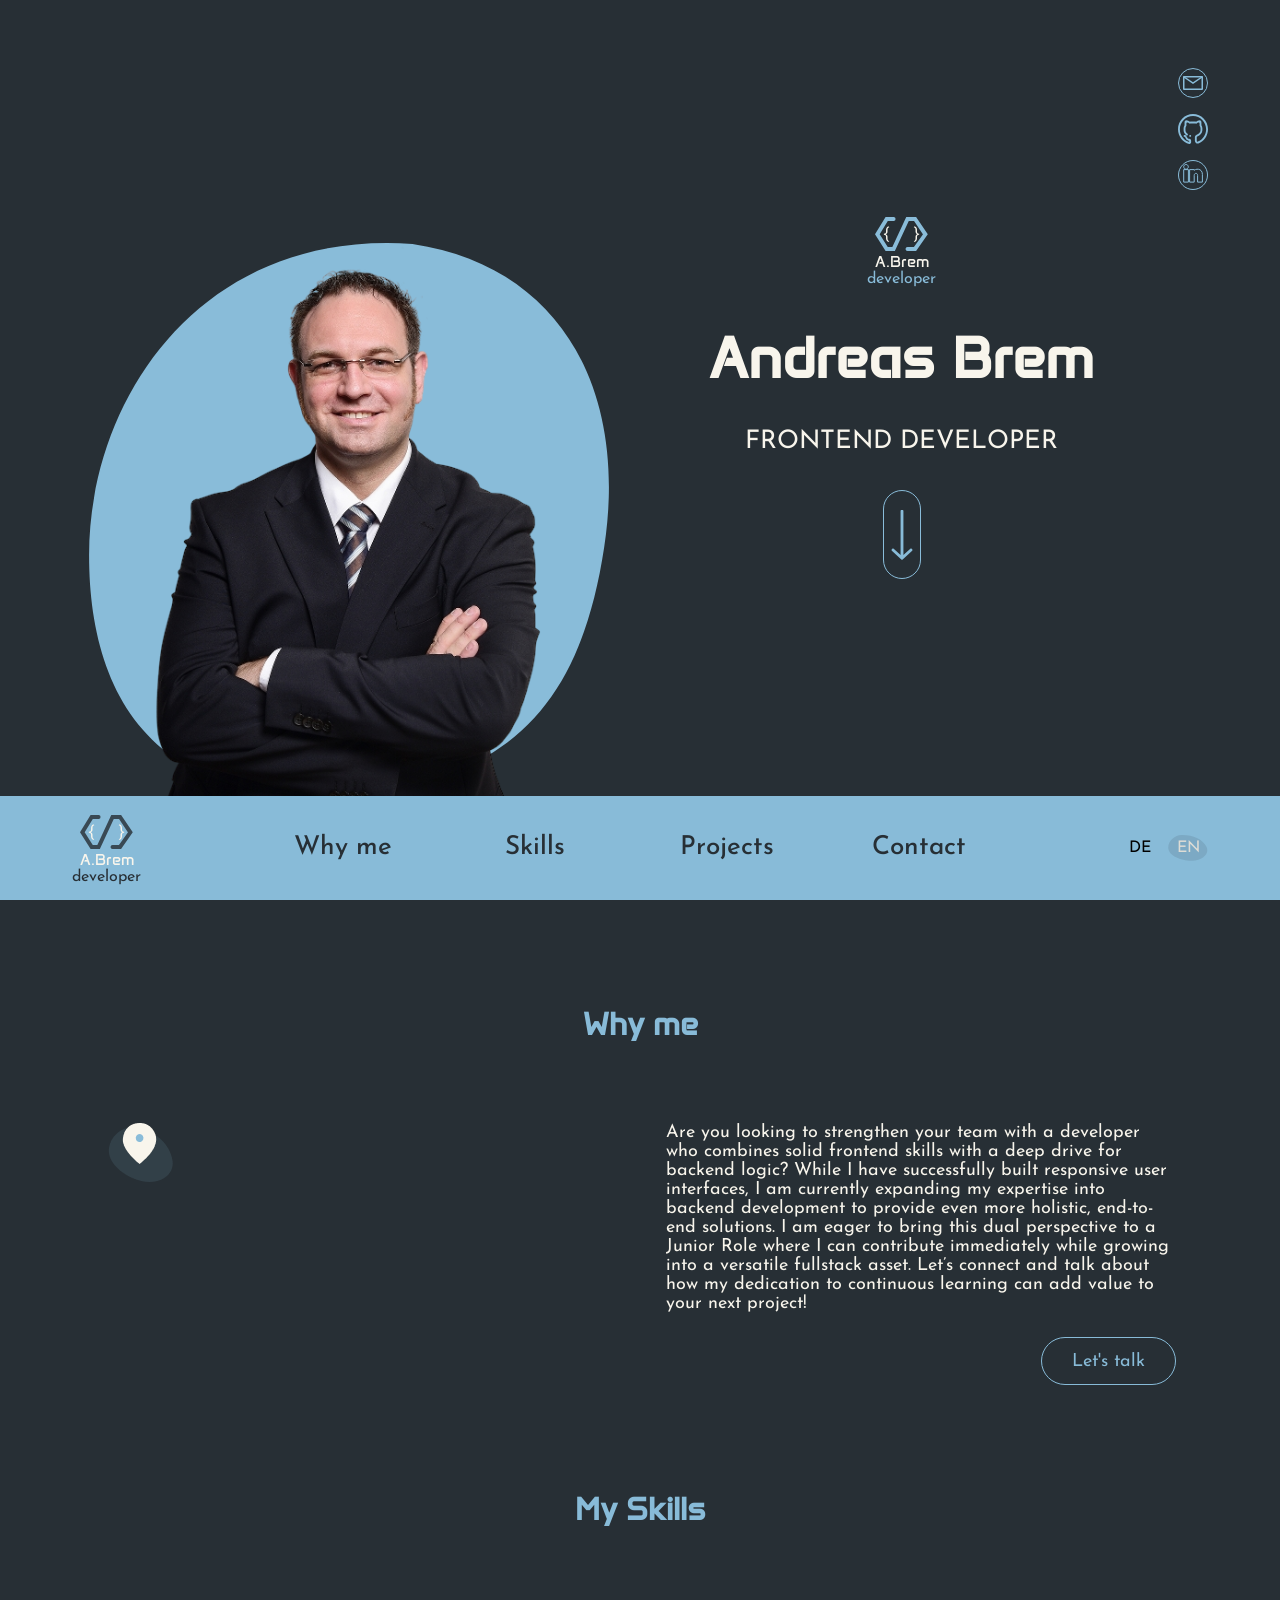
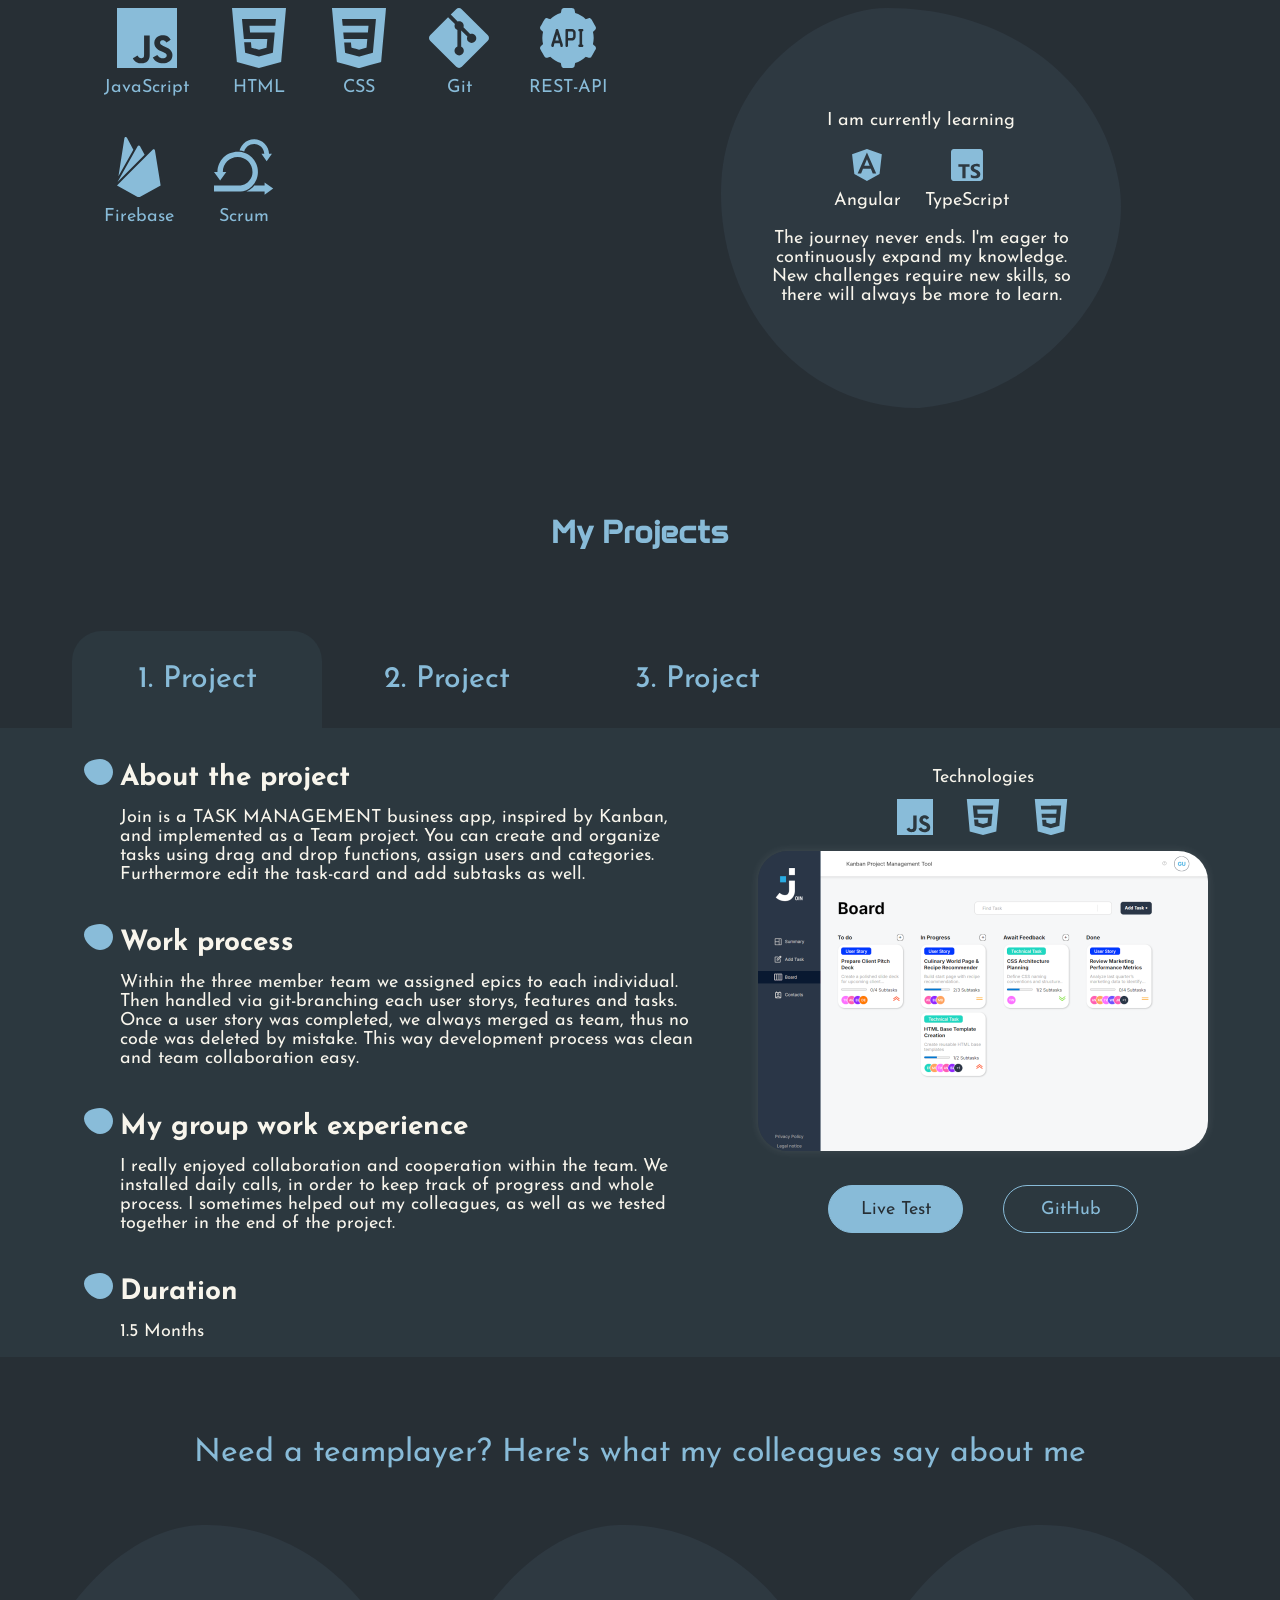
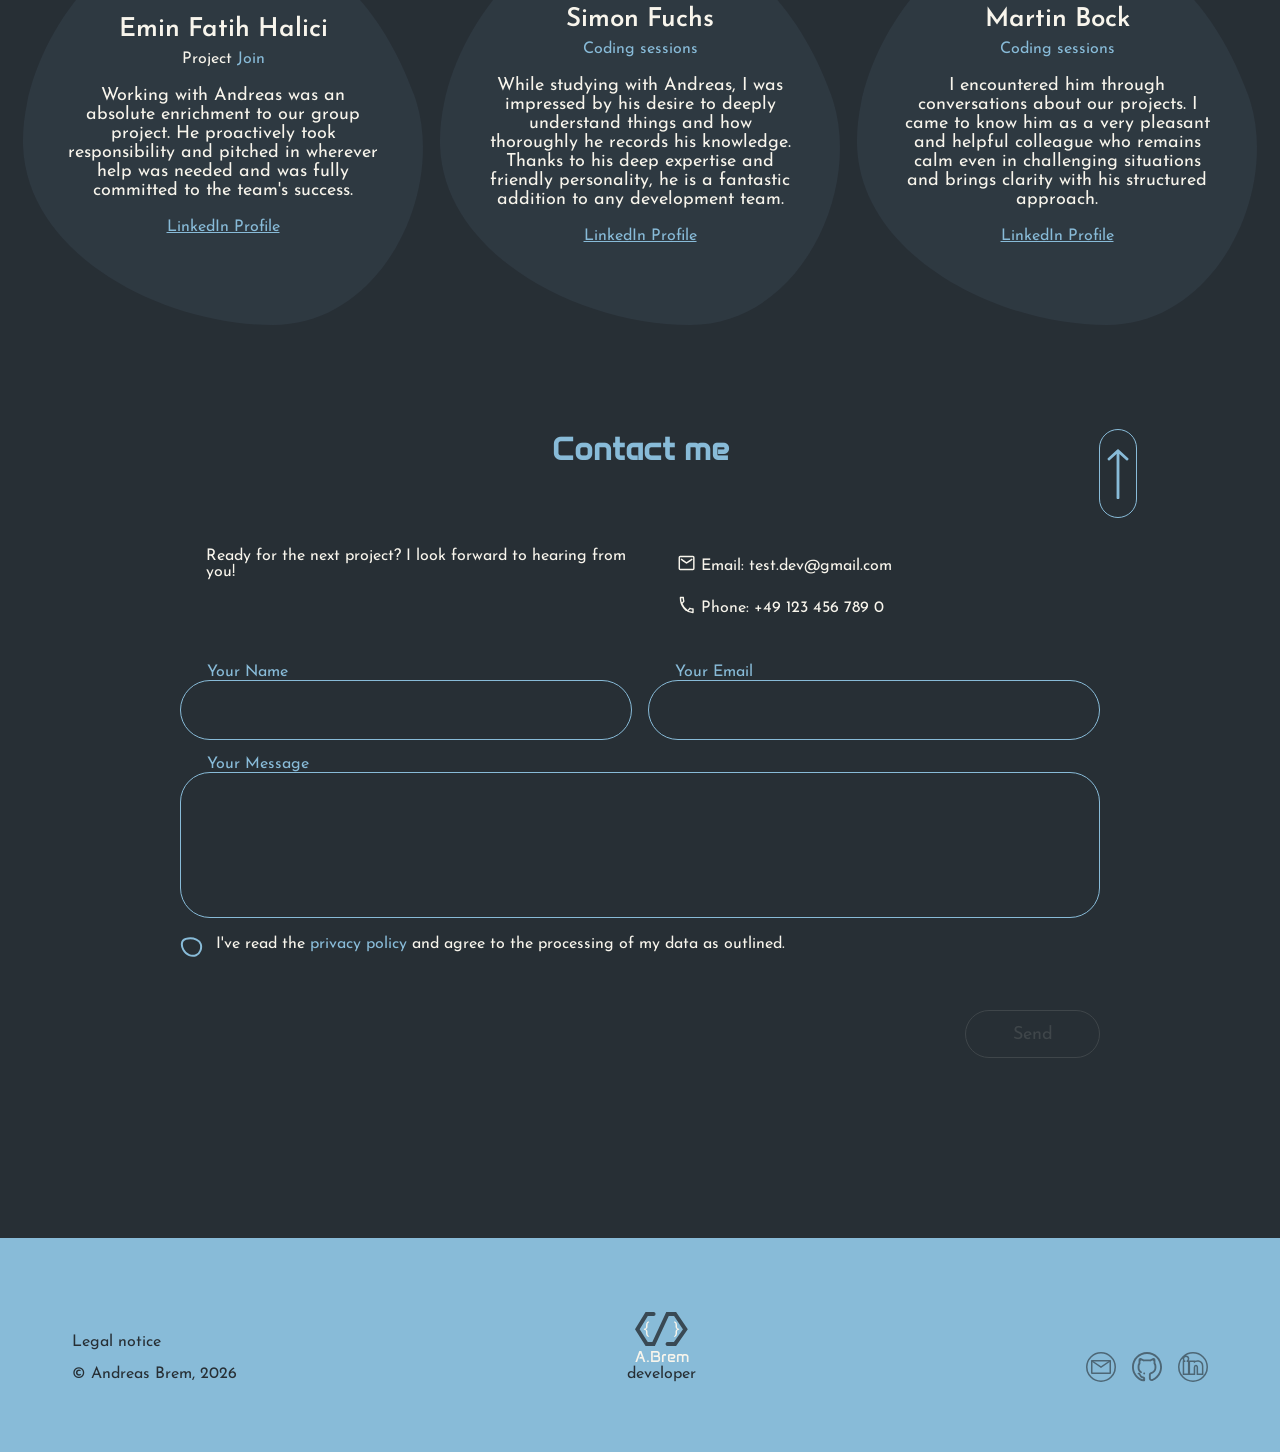
==== index.html @ 41a3fca6 "fix a link in index.html" ====
<!DOCTYPE html>
<html lang="en">

<head>
    <meta charset="UTF-8">
    <meta name="viewport" content="width=device-width, initial-scale=1.0">

    <link rel="icon" href="./assets/logo/logo_hero.svg" type="image/svg">
    <title>Portfolio</title>

    <link rel="stylesheet" href="./style.css">
    <link rel="stylesheet" href="./styles/fonts.css">
    <link rel="stylesheet" href="./styles/media.css">

    <script src="./scripts/templates.js"></script>
    <script src="./scripts/translation.js" defer></script>
    <script src="./scripts/meAnimation.js" defer></script>
    <script src="./script.js" defer></script>

</head>

<body onload="init()">
    <div class="content-wrapper">
        <header class="hero-height" id="header">
            <section id="mobileHeroTopSection" class="hero-mobile-top" aria-label="Mobile Header">
                <a id="mobileHeroTopLink" href="#header" aria-label="Go to top of the page" aria-labelledby="header">
                    <div class="hero-logo-mobile">
                        <svg aria-label="Andreas Brem Logo" width="53" height="38" viewBox="0 0 53 38" fill="none"
                            xmlns="http://www.w3.org/2000/svg" aria-hidden="true">
                            <path
                                d="M14 27.8594C13.4948 27.8438 13.0573 27.7266 12.6875 27.5078C12.3177 27.2891 12.0104 27 11.7656 26.6406C11.5312 26.2969 11.3542 25.9115 11.2344 25.4844C11.1146 25.0625 11.0547 24.6432 11.0547 24.2266V22.9062C11.0547 22.1562 10.875 21.612 10.5156 21.2734C10.1615 20.9349 9.61719 20.763 8.88281 20.7578V19.625C9.61719 19.625 10.1615 19.4583 10.5156 19.125C10.875 18.7865 11.0547 18.2396 11.0547 17.4844V16.1562C11.0547 15.7344 11.1094 15.3047 11.2188 14.8672C11.3333 14.4245 11.513 14.0286 11.7578 13.6797C11.987 13.3464 12.2865 13.0755 12.6562 12.8672C13.026 12.6536 13.474 12.5391 14 12.5234L14.1641 13.4219C13.7891 13.4323 13.4896 13.5208 13.2656 13.6875C13.0469 13.8542 12.8828 14.0651 12.7734 14.3203C12.6589 14.5807 12.5859 14.8724 12.5547 15.1953C12.5234 15.5182 12.5078 15.8385 12.5078 16.1562V17.4844C12.5078 18.1094 12.362 18.6589 12.0703 19.1328C11.7839 19.6016 11.3385 19.9583 10.7344 20.2031C11.3385 20.4427 11.7839 20.7995 12.0703 21.2734C12.3568 21.7422 12.5026 22.2865 12.5078 22.9062V24.2266C12.5078 24.5495 12.5339 24.8698 12.5859 25.1875C12.638 25.5104 12.7292 25.7995 12.8594 26.0547C12.9844 26.3151 13.151 26.5286 13.3594 26.6953C13.5729 26.862 13.8411 26.9505 14.1641 26.9609L14 27.8594Z"
                                fill="#F8F5EC" />
                            <path
                                d="M38.8828 26.9609C39.2005 26.9505 39.4661 26.862 39.6797 26.6953C39.8932 26.5286 40.0651 26.3151 40.1953 26.0547C40.3203 25.7995 40.4089 25.5104 40.4609 25.1875C40.5182 24.8698 40.5469 24.5495 40.5469 24.2266V22.9062C40.5469 22.4948 40.6068 22.1146 40.7266 21.7656C40.8516 21.4167 41.0417 21.1146 41.2969 20.8594C41.4323 20.724 41.5833 20.6016 41.75 20.4922C41.9219 20.3828 42.1094 20.2865 42.3125 20.2031C42.1042 20.1198 41.9115 20.0208 41.7344 19.9062C41.5625 19.7917 41.4115 19.6641 41.2812 19.5234C41.0312 19.263 40.8464 18.9609 40.7266 18.6172C40.6068 18.2682 40.5469 17.8906 40.5469 17.4844V16.1562C40.5469 15.8385 40.5286 15.5182 40.4922 15.1953C40.4609 14.8724 40.3906 14.5807 40.2812 14.3203C40.1667 14.0651 40 13.8542 39.7812 13.6875C39.5625 13.5208 39.2656 13.4323 38.8906 13.4219L39.0469 12.5234C39.5521 12.5391 39.9844 12.6458 40.3438 12.8438C40.7083 13.0417 41.0078 13.2995 41.2422 13.6172C41.5078 13.9766 41.6979 14.3802 41.8125 14.8281C41.9323 15.276 41.9922 15.7188 41.9922 16.1562V17.4844C41.9922 17.7969 42.0208 18.0729 42.0781 18.3125C42.1406 18.5469 42.2318 18.75 42.3516 18.9219C42.5234 19.1667 42.7604 19.3464 43.0625 19.4609C43.3698 19.5703 43.737 19.625 44.1641 19.625V20.7578C43.7891 20.763 43.4609 20.8099 43.1797 20.8984C42.9036 20.9818 42.6771 21.1146 42.5 21.2969C42.3281 21.474 42.2005 21.6953 42.1172 21.9609C42.0339 22.2266 41.9922 22.5417 41.9922 22.9062V24.2266C41.9922 24.6432 41.9349 25.0625 41.8203 25.4844C41.7057 25.9115 41.5286 26.2995 41.2891 26.6484C41.0443 26.9974 40.737 27.2839 40.3672 27.5078C39.9974 27.7318 39.5573 27.849 39.0469 27.8594L38.8828 26.9609Z"
                                fill="#F8F5EC" />
                            <path transform
                                d="M32.5339 35H40.0507L50.3594 20.3285L40.0507 5H32.5339L18.5741 35H11.7017L2.35938 20.3285L11.7017 5H18.5741"
                                stroke="#89BCD9" stroke-width="4" stroke-linecap="round" />
                        </svg>
                        <p class="logo-anta">A.Brem</p>
                        <p class="logo-josefin color-lightblue">developer</p>
                    </div>
                </a>
                <div id="burgerMenu" class="burger-menu" onclick="toggleMobileMenu('burgerMenu')" tabindex="0"
                    onkeydown="handleKeydownEnterSpace(event, this)" data-action="toggleMobileMenu('burgerMenu')"
                    role="button" aria-label="toggle mobile menu" aria-controls="mobileNavMenu" aria-expanded="false">
                    <div class="burger-stripe burger-top"></div>
                    <div class="burger-stripe burger-middle"></div>
                    <div class="burger-stripe burger-bottom"></div>
                </div>
            </section>
            <section class="hero-layout">
                <article class="hero-layout-left">
                    <div id="flipCard" class="flip-card">
                        <div class="flip-card-inner">
                            <div class="hero-image-shape-container-front">
                                <img class="hero-image" src="./assets/img/andreas_brem_without_bg.png"
                                    alt="Developer Andreas Brem">
                            </div>
                            <div class="hero-image-shape-container-back">
                                <nav id="mobileNavMenu" class="mobile-link-section" aria-label="Mobile Navigation">
                                    <a id="mobileNavLinkMe" href="javascript:void(0)" tabindex="-1"
                                        onclick="setActiveAndScrollToTarget(event, 'nav-links', 'me')" class="nav-links"
                                        aria-label="Go to me section" aria-labelledby="me">
                                        Why me
                                    </a>
                                    <a id="mobileNavLinkSkills" href="javascript:void(0)" tabindex="-1"
                                        onclick="setActiveAndScrollToTarget(event, 'nav-links', 'skills')"
                                        class="nav-links" role="button" aria-label="Go to skills section"
                                        aria-labelledby="skills">
                                        Skills
                                    </a>
                                    <a id="mobileNavLinkProjects" href="javascript:void(0)" tabindex="-1"
                                        onclick="setActiveAndScrollToTarget(event, 'nav-links', 'projects')"
                                        class="nav-links" role="button" aria-label="Go to projects section"
                                        aria-labelledby="projects">
                                        Projects
                                    </a>
                                    <a id="mobileNavLinkContact" href="javascript:void(0)" tabindex="-1"
                                        onclick="setActiveAndScrollToTarget(event, 'nav-links', 'contact')"
                                        class="nav-links" role="button" aria-label="Send me a message"
                                        aria-labelledby="contact">
                                        Contact
                                    </a>
                                    <article id="mobileLanguage" class="mobile-language" aria-label="Mobile menu for language selection">
                                        <button id="selectMobileDE" onclick="setLanguage(false)" tabindex="-1"
                                            class="language-mobile-tab"
                                            aria-label="DE switches page to German language">DE</button>
                                        <button id="selectMobileEN" onclick="setLanguage(true)" tabindex="-1"
                                            class="language-mobile-tab"
                                            aria-label="EN switches page to English language">EN</button>
                                    </article>
                                </nav>
                            </div>
                        </div>
                    </div>
                </article>
                <article class="hero-layout-right">
                    <div class="hero-logo">
                        <svg aria-label="Andreas Brem Logo" width="53" height="38" viewBox="0 0 53 38" fill="none"
                            xmlns="http://www.w3.org/2000/svg">
                            <path
                                d="M14 27.8594C13.4948 27.8438 13.0573 27.7266 12.6875 27.5078C12.3177 27.2891 12.0104 27 11.7656 26.6406C11.5312 26.2969 11.3542 25.9115 11.2344 25.4844C11.1146 25.0625 11.0547 24.6432 11.0547 24.2266V22.9062C11.0547 22.1562 10.875 21.612 10.5156 21.2734C10.1615 20.9349 9.61719 20.763 8.88281 20.7578V19.625C9.61719 19.625 10.1615 19.4583 10.5156 19.125C10.875 18.7865 11.0547 18.2396 11.0547 17.4844V16.1562C11.0547 15.7344 11.1094 15.3047 11.2188 14.8672C11.3333 14.4245 11.513 14.0286 11.7578 13.6797C11.987 13.3464 12.2865 13.0755 12.6562 12.8672C13.026 12.6536 13.474 12.5391 14 12.5234L14.1641 13.4219C13.7891 13.4323 13.4896 13.5208 13.2656 13.6875C13.0469 13.8542 12.8828 14.0651 12.7734 14.3203C12.6589 14.5807 12.5859 14.8724 12.5547 15.1953C12.5234 15.5182 12.5078 15.8385 12.5078 16.1562V17.4844C12.5078 18.1094 12.362 18.6589 12.0703 19.1328C11.7839 19.6016 11.3385 19.9583 10.7344 20.2031C11.3385 20.4427 11.7839 20.7995 12.0703 21.2734C12.3568 21.7422 12.5026 22.2865 12.5078 22.9062V24.2266C12.5078 24.5495 12.5339 24.8698 12.5859 25.1875C12.638 25.5104 12.7292 25.7995 12.8594 26.0547C12.9844 26.3151 13.151 26.5286 13.3594 26.6953C13.5729 26.862 13.8411 26.9505 14.1641 26.9609L14 27.8594Z"
                                fill="#F8F5EC" />
                            <path
                                d="M38.8828 26.9609C39.2005 26.9505 39.4661 26.862 39.6797 26.6953C39.8932 26.5286 40.0651 26.3151 40.1953 26.0547C40.3203 25.7995 40.4089 25.5104 40.4609 25.1875C40.5182 24.8698 40.5469 24.5495 40.5469 24.2266V22.9062C40.5469 22.4948 40.6068 22.1146 40.7266 21.7656C40.8516 21.4167 41.0417 21.1146 41.2969 20.8594C41.4323 20.724 41.5833 20.6016 41.75 20.4922C41.9219 20.3828 42.1094 20.2865 42.3125 20.2031C42.1042 20.1198 41.9115 20.0208 41.7344 19.9062C41.5625 19.7917 41.4115 19.6641 41.2812 19.5234C41.0312 19.263 40.8464 18.9609 40.7266 18.6172C40.6068 18.2682 40.5469 17.8906 40.5469 17.4844V16.1562C40.5469 15.8385 40.5286 15.5182 40.4922 15.1953C40.4609 14.8724 40.3906 14.5807 40.2812 14.3203C40.1667 14.0651 40 13.8542 39.7812 13.6875C39.5625 13.5208 39.2656 13.4323 38.8906 13.4219L39.0469 12.5234C39.5521 12.5391 39.9844 12.6458 40.3438 12.8438C40.7083 13.0417 41.0078 13.2995 41.2422 13.6172C41.5078 13.9766 41.6979 14.3802 41.8125 14.8281C41.9323 15.276 41.9922 15.7188 41.9922 16.1562V17.4844C41.9922 17.7969 42.0208 18.0729 42.0781 18.3125C42.1406 18.5469 42.2318 18.75 42.3516 18.9219C42.5234 19.1667 42.7604 19.3464 43.0625 19.4609C43.3698 19.5703 43.737 19.625 44.1641 19.625V20.7578C43.7891 20.763 43.4609 20.8099 43.1797 20.8984C42.9036 20.9818 42.6771 21.1146 42.5 21.2969C42.3281 21.474 42.2005 21.6953 42.1172 21.9609C42.0339 22.2266 41.9922 22.5417 41.9922 22.9062V24.2266C41.9922 24.6432 41.9349 25.0625 41.8203 25.4844C41.7057 25.9115 41.5286 26.2995 41.2891 26.6484C41.0443 26.9974 40.737 27.2839 40.3672 27.5078C39.9974 27.7318 39.5573 27.849 39.0469 27.8594L38.8828 26.9609Z"
                                fill="#F8F5EC" />
                            <path transform
                                d="M32.5339 35H40.0507L50.3594 20.3285L40.0507 5H32.5339L18.5741 35H11.7017L2.35938 20.3285L11.7017 5H18.5741"
                                stroke="#89BCD9" stroke-width="4" stroke-linecap="round" />
                        </svg>
                        <p class="logo-anta">A.Brem</p>
                        <p class="logo-josefin color-lightblue">developer</p>
                    </div>
                    <h1 class="hero-h1">Andreas Brem</h1>
                    <h2 id="heroH2" class="hero-h2">FRONTEND DEVELOPER</h2>
                    <a id="heroBtn" class="hero-btn-down" href="javascript:void(0)" onclick="scrollToTarget(event, 'me')"
                        tabindex="0" onkeydown="handleKeydownEnterSpace(event, this)"
                        data-action="scrollToTarget(event, 'me')" class="nav-links" role="button"
                        aria-label="Learn more about me" aria-labelledby="me">
                        <svg aria-hidden="true" width="38" height="89" viewBox="0 0 38 89" fill="none"
                            xmlns="http://www.w3.org/2000/svg">
                            <rect x="0.5" y="0.5" width="37" height="88" rx="18.5" stroke="#89BCD9" />
                            <path class="ignore-fill"
                                d="M20.4142 65.0634L27.3265 58.7604C27.7082 58.4123 28.2923 58.4123 28.6741 58.7604L29.1897 59.2306C29.6246 59.6272 29.6246 60.3118 29.1897 60.7084L19.6738 69.3856C19.292 69.7337 18.708 69.7337 18.3262 69.3856L8.81034 60.7084C8.3754 60.3118 8.3754 59.6272 8.81034 59.2306L9.32595 58.7604C9.7077 58.4123 10.2918 58.4123 10.6735 58.7604L17.5858 65.0634L17.5858 21C17.5858 20.4477 18.0335 20 18.5858 20H19.4142C19.9665 20 20.4142 20.4477 20.4142 21L20.4142 65.0634Z" />
                        </svg>
                    </a>
                </article>
                <article class="hero-social-group" aria-label="Social media buttons">
                    <a id="heroSocialEmail" href="javascript:void(0)" onclick="scrollToTarget(event, 'contact')" class="btn-social-hero"
                        data-icon="email" role="button" aria-label="Send me a message"
                        aria-labelledby="contact"></a>
                    <a id="heroSocialGit" href="https://github.com/AndreasBremDev" target="_blank" rel="noopener noreferrer"
                        class="btn-social-hero" data-icon="git" aria-label="Visit my GitHub profile"></a>
                    <a id="heroSocialLinkedIn" href="https://www.linkedin.com/in/andreas-brem-473853b4/" target="_blank"
                        rel="noopener noreferrer" class="btn-social-hero" data-icon="linkedin"
                        aria-label="Visit my LinkedIn profile"></a>
                </article>
            </section>
        </header>
    </div>
    <nav class="nav-section">
        <div class="content-wrapper">
            <section class="nav-positioning">
                <article>
                    <a id="heroTopLink" href="javascript:void(0)" onclick="scrollToTarget(event, 'header')"
                        aria-label="Go to top of the page" aria-labelledby="header">
                        <div class="logo-main">
                            <svg aria-label="Andreas Brem Logo" width="53" height="38" viewBox="0 0 53 38" fill="none"
                                xmlns="http://www.w3.org/2000/svg">
                                <path
                                    d="M14 27.8594C13.4948 27.8438 13.0573 27.7266 12.6875 27.5078C12.3177 27.2891 12.0104 27 11.7656 26.6406C11.5312 26.2969 11.3542 25.9115 11.2344 25.4844C11.1146 25.0625 11.0547 24.6432 11.0547 24.2266V22.9062C11.0547 22.1562 10.875 21.612 10.5156 21.2734C10.1615 20.9349 9.61719 20.763 8.88281 20.7578V19.625C9.61719 19.625 10.1615 19.4583 10.5156 19.125C10.875 18.7865 11.0547 18.2396 11.0547 17.4844V16.1562C11.0547 15.7344 11.1094 15.3047 11.2188 14.8672C11.3333 14.4245 11.513 14.0286 11.7578 13.6797C11.987 13.3464 12.2865 13.0755 12.6562 12.8672C13.026 12.6536 13.474 12.5391 14 12.5234L14.1641 13.4219C13.7891 13.4323 13.4896 13.5208 13.2656 13.6875C13.0469 13.8542 12.8828 14.0651 12.7734 14.3203C12.6589 14.5807 12.5859 14.8724 12.5547 15.1953C12.5234 15.5182 12.5078 15.8385 12.5078 16.1562V17.4844C12.5078 18.1094 12.362 18.6589 12.0703 19.1328C11.7839 19.6016 11.3385 19.9583 10.7344 20.2031C11.3385 20.4427 11.7839 20.7995 12.0703 21.2734C12.3568 21.7422 12.5026 22.2865 12.5078 22.9062V24.2266C12.5078 24.5495 12.5339 24.8698 12.5859 25.1875C12.638 25.5104 12.7292 25.7995 12.8594 26.0547C12.9844 26.3151 13.151 26.5286 13.3594 26.6953C13.5729 26.862 13.8411 26.9505 14.1641 26.9609L14 27.8594Z"
                                    fill="#F8F5EC" />
                                <path
                                    d="M38.8828 26.9609C39.2005 26.9505 39.4661 26.862 39.6797 26.6953C39.8932 26.5286 40.0651 26.3151 40.1953 26.0547C40.3203 25.7995 40.4089 25.5104 40.4609 25.1875C40.5182 24.8698 40.5469 24.5495 40.5469 24.2266V22.9062C40.5469 22.4948 40.6068 22.1146 40.7266 21.7656C40.8516 21.4167 41.0417 21.1146 41.2969 20.8594C41.4323 20.724 41.5833 20.6016 41.75 20.4922C41.9219 20.3828 42.1094 20.2865 42.3125 20.2031C42.1042 20.1198 41.9115 20.0208 41.7344 19.9062C41.5625 19.7917 41.4115 19.6641 41.2812 19.5234C41.0312 19.263 40.8464 18.9609 40.7266 18.6172C40.6068 18.2682 40.5469 17.8906 40.5469 17.4844V16.1562C40.5469 15.8385 40.5286 15.5182 40.4922 15.1953C40.4609 14.8724 40.3906 14.5807 40.2812 14.3203C40.1667 14.0651 40 13.8542 39.7812 13.6875C39.5625 13.5208 39.2656 13.4323 38.8906 13.4219L39.0469 12.5234C39.5521 12.5391 39.9844 12.6458 40.3438 12.8438C40.7083 13.0417 41.0078 13.2995 41.2422 13.6172C41.5078 13.9766 41.6979 14.3802 41.8125 14.8281C41.9323 15.276 41.9922 15.7188 41.9922 16.1562V17.4844C41.9922 17.7969 42.0208 18.0729 42.0781 18.3125C42.1406 18.5469 42.2318 18.75 42.3516 18.9219C42.5234 19.1667 42.7604 19.3464 43.0625 19.4609C43.3698 19.5703 43.737 19.625 44.1641 19.625V20.7578C43.7891 20.763 43.4609 20.8099 43.1797 20.8984C42.9036 20.9818 42.6771 21.1146 42.5 21.2969C42.3281 21.474 42.2005 21.6953 42.1172 21.9609C42.0339 22.2266 41.9922 22.5417 41.9922 22.9062V24.2266C41.9922 24.6432 41.9349 25.0625 41.8203 25.4844C41.7057 25.9115 41.5286 26.2995 41.2891 26.6484C41.0443 26.9974 40.737 27.2839 40.3672 27.5078C39.9974 27.7318 39.5573 27.849 39.0469 27.8594L38.8828 26.9609Z"
                                    fill="#F8F5EC" />
                                <path
                                    d="M32.5339 35H40.0507L50.3594 20.3285L40.0507 5H32.5339L18.5741 35H11.7017L2.35938 20.3285L11.7017 5H18.5741"
                                    stroke="#262E34" stroke-opacity="0.8" stroke-width="4" stroke-linecap="round" />
                            </svg>
                            <p class="logo-anta">A.Brem</p>
                            <p class="logo-josefin color-dark">developer</p>
                        </div>
                    </a>
                </article>
                <article class="nav-link-section">
                    <a id="navLinkMe" href="javascript:void(0)"
                        onclick="setActiveAndScrollToTarget(event, 'nav-links', 'me')" class="nav-links" role="button"
                        aria-label="Learn more about me" aria-labelledby="me">
                        Why me
                    </a>
                    <a id="navLinkSkills" href="javascript:void(0)"
                        onclick="setActiveAndScrollToTarget(event, 'nav-links', 'skills')" class="nav-links"
                        role="button" aria-label="Go to skills section" aria-labelledby="skills">
                        Skills
                    </a>
                    <a id="navLinkProjects" href="javascript:void(0)"
                        onclick="setActiveAndScrollToTarget(event, 'nav-links', 'projects')" class="nav-links"
                        role="button" aria-label="Go to projects section" aria-labelledby="projects">
                        Projects
                    </a>
                    <a id="navLinkContact" href="javascript:void(0)"
                        onclick="setActiveAndScrollToTarget(event, 'nav-links', 'contact')" class="nav-links"
                        role="button" aria-label="Send me a message" aria-labelledby="contact">
                        Contact
                    </a>
                </article>
                <article class="mobile-language">
                    <button id="selectDE" onclick="setLanguage(false)" class="language-tab"
                        aria-label="DE switches page to German language">DE</button>
                    <button id="selectEN" onclick="setLanguage(true)" class="language-tab"
                        aria-label="EN switches page to English language">EN</button>
                </article>
            </section>
        </div>
    </nav>
    <main>
        <div class="content-wrapper">

            <section id="me" class="me-section" tabindex="-1">
                <h2 id="sectionMeH2" class="me-h2">Why me</h2>
                <div class="me-boxes">
                    <div id="meInteractive" class="me-interactive" role="region"
                        aria-label="I am located in Munich... and I am open to work hybrid...">
                    </div>

                    <div class="me-text">
                        <p id="sectionMeText">Are you looking to strengthen your team with a developer who combines
                            solid frontend skills with a deep drive for backend logic? While I have successfully built
                            responsive user interfaces, I am currently expanding my expertise into backend development
                            to provide even more holistic, end-to-end solutions. I am eager to bring this dual
                            perspective to a Junior Role where I can contribute immediately while growing into a
                            versatile fullstack asset. Let’s connect and talk about how my dedication to continuous
                            learning can add value to your next project!</p>
                    </div>
                </div>
                <div class="btn-me-contact">
                    <a id="sectionMeBtn" href="javascript:void(0)" class="btn-standard"
                        onclick="scrollToTarget(event, 'contact')" role="button" aria-label="Send me a message"
                        aria-labelledby="contact">
                        Let's talk
                    </a>
                </div>
            </section>

            <section id="skills" class="skill-section" tabindex="-1">
                <h2 id="sectionSkillsH2" class="skill-h2">My Skills</h2>
                <div class="skill-boxes">
                    <div class="skill-icons-section color-lightblue">
                        <div class="skill-icons" title="JavaScript">
                            <svg class="skill-icons-60" name="javascript" viewBox="0 0 60 60" fill="none"
                                xmlns="http://www.w3.org/2000/svg" aria-label="javascript icon">
                                <path
                                    d="M0 0C20.0135 0 39.9865 0 60 0C60 20.0135 60 40.027 60 60C40.027 60 20.0135 60 0 60C0 39.946 0 19.973 0 0ZM53.6799 31.7623C52.4645 29.5746 50.8035 28.0756 48.4132 27.549C46.7117 27.1438 45.0101 27.1438 43.3086 27.5084C37.7988 28.6428 35.449 35.287 39.0142 39.7029C40.2701 41.2424 41.9311 42.1742 43.6732 42.9845C45.2127 43.7137 46.7927 44.4024 48.3322 45.1722C49.3855 45.6989 49.8312 46.6712 49.7097 47.8461C49.5881 49.0209 48.7778 49.6691 47.765 50.0338C45.4963 50.844 42.8629 50.1148 41.3234 48.2107C40.9993 47.8055 40.6752 47.3599 40.3511 46.9142C38.8116 47.8055 37.3126 48.6563 35.8136 49.5476C36.7454 51.3707 38.0419 52.8292 39.8244 53.8015C42.8629 55.4625 46.0635 55.7056 49.345 54.8953C51.4922 54.3687 53.3153 53.2748 54.4497 51.2897C56.5564 47.5219 55.341 42.8224 51.6138 40.5132C49.9527 39.5003 48.0891 38.8116 46.3471 37.9203C45.4963 37.4747 44.605 37.0695 43.8758 36.5024C42.5793 35.449 42.8224 33.3423 44.2809 32.5321C45.6988 31.7218 47.684 32.208 48.7778 33.6259C49.0209 33.9095 49.183 34.2336 49.4261 34.5577C50.8035 33.6259 52.2215 32.6941 53.6799 31.7623ZM15.8001 50.1553C16.6104 51.8974 17.7853 53.2748 19.4463 54.1661C21.5935 55.341 23.9433 55.5436 26.3336 55.1789C28.4808 54.8548 30.2633 53.8825 31.4382 51.9379C32.4105 50.3174 32.6941 48.5348 32.6941 46.6307C32.6941 40.4727 32.6941 34.3147 32.6941 28.1567C32.6941 27.9946 32.6941 27.792 32.6941 27.5895C30.79 27.5895 28.9669 27.5895 27.0628 27.5895C27.0628 27.8325 27.0628 28.0351 27.0628 28.2782C27.0628 34.3552 27.0628 40.3916 27.0628 46.4686C27.0628 47.0358 27.0223 47.6435 26.9413 48.2107C26.7792 49.1425 26.293 49.8312 25.3612 50.1148C23.6192 50.6415 22.2012 50.1148 21.1884 48.6158C20.9453 48.2107 20.7022 47.8055 20.4186 47.4004C18.8386 48.3322 17.3396 49.2235 15.8001 50.1553Z"
                                    fill="#89BCD9" />
                            </svg>
                            <p class="skill-icons-text">JavaScript</p>
                        </div>
                        <div class="skill-icons" title="HTML">
                            <svg class="skill-icons-60" name="html5" viewBox="0 0 54 60" fill="none"
                                xmlns="http://www.w3.org/2000/svg" aria-label="html5 icon">
                                <path
                                    d="M27 48.534L40.86 44.766L42.729 24.432H18.078L17.466 17.67H43.344L44.025 11.037H9.975L11.883 31.071H35.343L34.56 39.669L27 41.67L19.44 39.669L18.966 34.137H12.156L13.143 44.769L27 48.534ZM0 0H54L49.131 54L27 60L4.869 54L0 0Z"
                                    fill="#89BCD9" />
                            </svg>
                            <p class="skill-icons-text">HTML</p>
                        </div>
                        <div class="skill-icons" title="CSS">
                            <svg class="skill-icons-60" name="css3" viewBox="0 0 54 60" fill="none"
                                xmlns="http://www.w3.org/2000/svg" aria-label="css3 icon">
                                <path
                                    d="M0.00479286 0.0105726C0.00479286 0.243169 -0.00599108 0.401758 0.00479286 0.560346C0.414583 4.95854 0.824373 9.35673 1.22338 13.7655C1.78414 20.0033 2.33412 26.2411 2.89489 32.4684C3.53114 39.4674 4.17818 46.4559 4.79286 53.4549C4.836 53.9624 5.01933 54.1844 5.5046 54.3113C12.4063 56.1721 19.2865 58.0434 26.1882 59.8936C26.6519 60.0205 27.2127 60.0416 27.6764 59.9148C34.5997 58.054 41.5122 56.1615 48.4355 54.2902C48.9639 54.1421 49.1472 53.9095 49.1904 53.3809C49.406 50.7378 49.6649 48.0841 49.9021 45.4409C50.3011 41.0639 50.6893 36.6868 51.0883 32.3098C51.552 27.1715 52.0265 22.0438 52.4902 16.9055C52.8353 13.0783 53.202 9.26157 53.5471 5.4343C53.7088 3.63696 53.849 1.83963 54 0H0.00479286V0.0105726ZM43.5827 15.2774C43.2268 19.1469 42.871 23.0271 42.5151 26.8966C42.1053 31.3477 41.6955 35.7987 41.2857 40.2392C41.1671 41.5185 40.9946 42.7978 40.9622 44.0876C40.9406 44.7748 40.6387 44.9546 40.0564 45.1132C35.8938 46.2127 31.7419 47.344 27.5901 48.4647C27.4068 48.5175 27.2343 48.581 27.0509 48.6338C26.9862 48.6021 26.9215 48.581 26.846 48.5492C22.403 47.3651 17.9601 46.1704 13.5171 44.9651C13.3337 44.9123 13.0965 44.6268 13.0749 44.4259C12.7622 41.1273 12.4818 37.8287 12.1799 34.4666H18.963C19.0816 35.7882 19.211 37.1309 19.3188 38.4842C19.4159 39.7317 19.4051 39.7317 20.6021 40.0489C22.7481 40.6092 24.9049 41.159 27.0509 41.7088L27.0294 41.6559C29.3803 41.0427 31.7312 40.4401 34.0821 39.7846C34.2977 39.7212 34.5458 39.3828 34.5781 39.1502C34.7183 38.1353 34.7938 37.1097 34.8801 36.0948C35.0203 34.456 35.1604 32.8173 35.3114 31.1045H27.0294L27.0509 31.0622C26.997 31.0622 26.9323 31.0622 26.8784 31.0622H11.8671C11.6622 28.8737 11.4681 26.7063 11.2632 24.4755H26.8892C26.9431 24.4755 27.0078 24.4755 27.0617 24.4755L27.0401 24.4332H35.9153C36.1202 22.1601 36.3251 19.9399 36.53 17.6773H27.0294L27.0509 17.635C26.997 17.635 26.9323 17.635 26.8784 17.635C21.5619 17.6456 16.2454 17.6456 10.9289 17.6562C10.8534 17.6562 10.778 17.6245 10.6378 17.5822C10.4436 15.4254 10.2388 13.2686 10.0446 11.0483H26.8784C26.9323 11.0483 26.997 11.0483 27.0509 11.0483L27.0294 11.006H43.9386C43.82 12.4862 43.7013 13.8818 43.5827 15.2774Z"
                                    fill="#89BCD9" />
                            </svg>
                            <p class="skill-icons-text">CSS</p>
                        </div>
                        <div class="skill-icons" title="Git">
                            <svg class="skill-icons-60" name="git" viewBox="0 0 60 60" fill="none"
                                xmlns="http://www.w3.org/2000/svg" aria-label="git icon">
                                <path
                                    d="M58.8744 27.3573L32.6427 1.12561C31.1419 -0.375204 28.6623 -0.375204 27.1615 1.12561L21.7455 6.5416L28.6623 13.4584C30.2936 12.9364 32.1207 13.2626 33.3605 14.5677C34.6656 15.8728 34.9918 17.6998 34.4698 19.3312L41.1256 25.9869C42.7569 25.4649 44.584 25.7912 45.8891 27.0962C47.7162 28.8581 47.7162 31.7945 45.8891 33.6215C44.062 35.4486 41.1909 35.4486 39.3638 33.6215C37.9935 32.2512 37.6672 30.2936 38.385 28.5971L32.186 22.398V38.7113C32.6427 38.907 33.0343 39.2333 33.4258 39.5595C35.2529 41.3214 35.2529 44.2577 33.4258 46.0848C31.5987 47.8467 28.7276 47.8467 26.9005 46.0848C25.0734 44.2577 25.0734 41.3866 26.9005 39.5595C27.3573 39.1028 27.8793 38.7765 28.4013 38.5807V22.0718C27.8793 21.876 27.3573 21.4845 26.9005 21.093C25.5302 19.7227 25.2039 17.7651 25.9217 16.0685L19.0701 9.28222L1.12561 27.2268C-0.375204 28.7276 -0.375204 31.2072 1.12561 32.708L27.292 58.8744C28.7928 60.3752 31.2724 60.3752 32.7733 58.8744L58.8091 32.8385C60.3752 31.2724 60.3752 28.8581 58.8744 27.3573Z"
                                    fill="#89BCD9" />
                            </svg>
                            <p class="skill-icons-text">Git</p>
                        </div>
                        <div class="skill-icons" title="REST-API">
                            <svg class="skill-icons-60" name="restapi" viewBox="0 0 56 60" fill="none"
                                xmlns="http://www.w3.org/2000/svg" aria-label="rest api icon">
                                <path
                                    d="M20.8141 54.8917C16.8199 53.7545 13.3072 51.6607 10.2403 48.7365C9.27741 49.0794 8.2967 49.4224 7.29816 49.7473C6.83455 49.8917 6.37095 49.8375 5.88951 49.657C5.03362 49.3321 4.51652 48.7004 4.14207 47.9242C3.62497 46.8953 2.96522 45.9567 2.44812 44.9278C1.98451 43.9711 1.30693 43.1408 0.914649 42.148C0.718508 41.6607 0.201407 41.3357 0.201407 40.722C-0.2622 39.9639 0.183576 39.296 0.451042 38.6282C0.522366 38.4477 0.611521 38.213 0.772001 38.1408C1.41392 37.852 1.73488 37.2022 2.26981 36.8051C2.51944 36.6245 2.78691 36.426 3.0722 36.2094C2.66209 34.1336 2.30547 32.0578 2.30547 29.9278C2.30547 27.8159 2.67992 25.7762 3.0722 23.7545C2.37679 23.1047 1.73488 22.4729 1.0573 21.8773C0.361887 21.2635 -0.0482272 20.5054 0.040928 19.7112C0.0944211 19.278 0.219238 18.8087 0.433211 18.4477C1.09296 17.3827 1.69921 16.2635 2.34113 15.1805C2.85823 14.3141 3.30401 13.4116 3.8746 12.5632C4.17773 12.13 4.35604 11.6245 4.65917 11.1733C5.24759 10.3249 6.42444 9.90975 7.38732 10.1986C8.24321 10.4513 9.0456 10.8303 9.91932 10.9928C10.0085 11.0108 10.0798 11.1372 10.169 11.2274C13.2537 8.3213 16.7664 6.24549 20.7963 5.0361C20.9567 4.54874 20.9924 4.02527 21.1885 3.51986C21.3312 3.14079 21.2955 2.67148 21.3669 2.25632C21.563 1.17329 22.2227 0.541516 23.1678 0.216606C23.5066 0.108303 23.8454 0 24.2555 0C26.7518 0.0361011 29.2482 0.0361011 31.7445 0C32.4578 0 33.064 0.288809 33.6346 0.613718C34.1517 0.884477 34.437 1.46209 34.5797 2.00361C34.8293 2.99639 34.9719 4.00722 35.1681 5.05415C39.1801 6.20939 42.6928 8.2852 45.7597 11.2094C46.7226 10.8664 47.7033 10.5235 48.7018 10.1986C49.1654 10.0542 49.6291 10.1083 50.1105 10.2888C50.9664 10.6137 51.4835 11.2455 51.8579 12.0217C52.375 13.0505 53.0348 13.9892 53.5519 15.0181C54.0155 15.9747 54.6931 16.8051 55.0854 17.7978C55.2815 18.2852 55.7986 18.6101 55.7986 19.2238C56.2622 19.982 55.8164 20.6498 55.549 21.3177C55.4776 21.4982 55.3885 21.7329 55.228 21.8051C54.5861 22.0939 54.2651 22.7437 53.7302 23.1408C53.4806 23.3213 53.2131 23.5199 52.9278 23.7365C53.3379 25.8123 53.6945 27.8881 53.6945 30.018C53.6945 32.13 53.3736 34.1697 52.9278 36.1913C53.6232 36.8412 54.2651 37.4729 54.9427 38.0686C55.6381 38.6823 56.0482 39.4404 55.9591 40.2347C55.9056 40.6679 55.7986 41.1372 55.5668 41.4982C54.9249 42.5451 54.3186 43.6282 53.6945 44.6931C52.91 46.0108 52.268 47.4368 51.3587 48.6823C51.1982 49.3682 50.5563 49.4224 50.0927 49.6751C49.5934 49.9458 49.0941 49.8736 48.5414 49.7112C47.7211 49.4765 46.9366 49.0614 46.0807 48.9531C45.9915 48.935 45.9202 48.8087 45.831 48.7184C42.7463 51.6607 39.2514 53.7545 35.1681 54.9278C34.9719 55.9025 34.7936 56.9134 34.5797 57.9061C34.3657 58.8809 33.7238 59.4946 32.8144 59.7834C32.4756 59.8917 32.119 60 31.7267 60C29.2303 59.9639 26.734 59.9639 24.2377 60C23.5244 60 22.9182 59.7112 22.3476 59.3863C21.8305 59.1155 21.5273 58.5379 21.4203 57.9964C21.2242 56.9314 21.0281 55.9386 20.8141 54.8917ZM21.9731 38.9892C22.3297 38.7906 22.7398 38.6643 22.7577 38.231C22.7933 37.5812 22.8825 36.9134 22.7398 36.2996C22.4902 35.2527 22.0444 34.2419 21.777 33.1949C21.5987 32.5271 21.2064 31.8953 21.2242 31.1733C20.6536 29.7473 20.297 28.2491 19.8156 26.8051C19.4233 25.6137 19.138 24.3863 18.71 23.213C18.4782 22.5632 18.4247 21.8412 17.9968 21.2635C17.9611 21.2094 17.9433 21.1733 17.9433 21.1733C17.4619 20.8484 16.9626 20.9567 16.5346 20.9567C16.285 21.1913 16.071 21.3899 15.8749 21.5704C15.8571 22.148 15.4469 22.5993 15.5183 23.1588C14.8942 24.5668 14.6267 26.083 14.1096 27.5271C13.8422 28.2671 13.6817 29.0253 13.4677 29.7834C13.2716 30.5415 12.8436 31.2274 12.8436 32.0397C12.166 33.574 11.8272 35.2166 11.328 36.8231C11.2032 37.2202 11.1318 37.5993 11.3815 37.9783C11.4528 38.0866 11.4171 38.2491 11.4171 38.231C11.7024 38.5379 11.9164 38.7545 12.0947 38.9711C12.4335 38.9711 12.7901 38.9711 13.1646 38.9711C13.4142 38.6462 13.6638 38.3394 13.8956 38.0325C13.8422 37.0036 14.0561 36.3177 14.5197 35.2166C16.2672 35.2166 18.0146 35.2166 19.7621 35.2166C19.9047 35.7942 19.976 36.3538 20.1722 36.8773C20.2613 37.0939 20.3505 37.3105 20.3148 37.5271C20.2613 38.1949 20.4753 38.7184 21.2242 38.9711C21.4025 38.9892 21.67 38.9892 21.9731 38.9892ZM26.1456 38.9892C26.627 38.9531 27.1798 39.0975 27.5721 38.7004C27.7147 38.5199 27.8395 38.3394 28.0178 38.0866C28.0178 36.2816 28.0178 34.3863 28.0178 32.491C29.3195 32.491 30.6033 32.4368 31.8693 32.509C32.6361 32.5451 33.2602 32.3105 33.8664 31.9314C34.1517 31.7509 34.4013 31.4801 34.651 31.2274C35.3107 30.5776 35.6317 29.7834 35.6495 28.8448C35.6495 27.3646 35.6495 25.9025 35.6495 24.4224C35.6495 24.2058 35.596 23.9711 35.5425 23.7545C35.3464 22.9783 34.9363 22.4007 34.3835 21.8953C33.7416 21.2996 32.9927 20.9386 32.1011 20.9386C30.1041 20.9386 28.1248 20.9386 26.1099 20.9386C25.9138 21.1552 25.7176 21.3718 25.4858 21.5884C25.4858 27.148 25.4858 32.7437 25.4858 38.3574C25.7176 38.556 25.9316 38.7726 26.1456 38.9892ZM38.9839 38.9892C40.2143 38.9892 41.4624 38.9892 42.6928 38.9892C42.9067 38.7726 43.1207 38.556 43.3347 38.3574C43.3347 38.0144 43.3347 37.6895 43.3347 37.3466C43.3347 37.3105 43.3347 37.2924 43.3347 37.2744C43.0672 36.769 42.6571 36.4621 42.1222 36.4079C42.1222 32.0939 42.1222 27.7978 42.1222 23.5921C42.5145 23.3935 42.8533 23.213 43.2455 22.9964C43.299 22.5271 43.3347 22.0397 43.3704 21.6968C43.0851 21.3718 42.8889 21.1372 42.7284 20.9567C41.4446 20.9567 40.1964 20.9567 39.0909 20.9567C38.7878 21.2274 38.5738 21.426 38.3063 21.6787C38.3598 22.1119 38.4312 22.5993 38.4847 23.0144C38.9126 23.231 39.2514 23.4116 39.5545 23.574C39.5545 27.87 39.5545 32.1661 39.5545 36.426C39.3762 36.4621 39.1801 36.426 39.1087 36.5162C38.8591 36.769 38.4312 36.8412 38.342 37.2563C38.342 37.6173 38.342 37.9783 38.342 38.3394C38.556 38.556 38.7699 38.7726 38.9839 38.9892Z"
                                    fill="#89BCD9" />
                                <path
                                    d="M18.8186 32.4559C17.7666 32.492 16.661 32.51 15.5555 32.5461C15.5199 32.5461 15.4664 32.6183 15.3594 32.7086C15.3772 31.5894 16.0013 30.6869 16.0726 29.658C16.6075 28.7555 16.661 27.6905 17.0177 26.6797C17.1246 26.788 17.2851 26.8963 17.2851 26.9865C17.303 27.7627 17.7487 28.4306 17.8914 29.1707C17.9984 29.6761 18.2837 30.1634 18.355 30.6689C18.4263 31.3187 18.8543 31.806 18.8186 32.4559Z"
                                    fill="#89BCD9" />
                                <path
                                    d="M33.1744 28.9524C33.0496 29.151 32.9426 29.3495 32.7999 29.53C32.5503 29.8188 32.2294 29.9813 31.8192 29.9632C30.5711 29.9452 29.3229 29.9632 28.0391 29.9632C28.0391 27.8152 28.0391 25.6672 28.0391 23.4651C29.3407 23.4651 30.6781 23.447 31.9976 23.4651C32.6216 23.4831 33.1566 24.1329 33.1744 24.8188C33.1744 25.956 33.1744 27.0932 33.1744 28.2304C33.1744 28.4831 33.1744 28.7178 33.1744 28.9524Z"
                                    fill="#89BCD9" />
                            </svg>
                            <p class="skill-icons-text">REST-API</p>
                        </div>
                        <div class="skill-icons" title="Firebase">
                            <svg class="skill-icons-60" name="firebase" viewBox="0 0 44 60" fill="none"
                                xmlns="http://www.w3.org/2000/svg" aria-label="firebase icon">
                                <path
                                    d="M1.46581 39.1719L7.39721 1.16324C7.60174 -0.132123 9.34025 -0.43892 9.95384 0.720089L16.3284 12.6511L1.46581 39.1719ZM43.6333 48.4099L37.9746 13.401C37.8042 12.3102 36.4406 11.867 35.6566 12.6511L0 48.4099L19.7372 59.4887C20.9644 60.1704 22.4984 60.1704 23.7256 59.4887L43.6333 48.4099ZM27.6117 17.8666L23.0438 9.17404C22.5325 8.18547 21.1349 8.18547 20.6235 9.17404L0.545416 44.967L27.6117 17.8666Z"
                                    fill="#89BCD9" />
                            </svg>
                            <p class="skill-icons-text">Firebase</p>
                        </div>
                        <div class="skill-icons" title="Scrum">
                            <svg class="skill-icons-60" name="scrum" viewBox="0 0 65 60" fill="none"
                                xmlns="http://www.w3.org/2000/svg" aria-label="scrum icon">
                                <path fill-rule="evenodd" clip-rule="evenodd"
                                    d="M62.7463 15.7639L57.0645 23.7083L51.3827 15.7639H54.4806C54.2445 9.86111 49.3684 5.13889 43.4088 5.13889C38.3799 5.13889 34.1151 8.51389 32.7676 13.1111C31.1283 12.5833 29.4335 12.25 27.7109 12.0972C27.9054 11.3611 28.1555 10.625 28.4611 9.91667C29.2807 7.98611 30.4476 6.25 31.9341 4.76389C33.4205 3.27778 35.157 2.09722 37.088 1.29167C39.0884 0.430556 41.2139 0 43.4088 0C45.6037 0 47.7292 0.430556 49.7296 1.27778C51.6606 2.09722 53.3971 3.26389 54.8835 4.75C56.3699 6.23611 57.5368 7.97222 58.3565 9.90278C59.1483 11.7639 59.579 13.7361 59.6206 15.7639H62.7463Z"
                                    fill="#89BCD9" />
                                <path fill-rule="evenodd" clip-rule="evenodd"
                                    d="M54.8063 60.0009V56.5842H35.2188C35.3577 56.5148 35.4966 56.4592 35.6355 56.3898C37.761 55.3759 39.7197 54.0564 41.4701 52.4453C41.7063 52.2231 41.9285 52.0148 42.1369 51.8064C42.3731 51.5703 42.6231 51.3203 42.8593 51.0564C43.1371 50.7509 43.415 50.4314 43.665 50.112H54.8063V46.6953L64.1139 53.3481L54.8063 60.0009Z"
                                    fill="#89BCD9" />
                                <path fill-rule="evenodd" clip-rule="evenodd"
                                    d="M47.5798 35.3212C47.5798 38.2795 46.9963 41.1545 45.8572 43.8628C44.8847 46.1684 43.5233 48.2795 41.8285 50.1267C41.6062 50.3629 41.384 50.599 41.1617 50.8351C40.9533 51.0434 40.7449 51.2379 40.5366 51.4462C38.8973 52.9601 37.0636 54.1962 35.0631 55.1545C34.7853 55.2934 34.4936 55.4184 34.2019 55.5434C34.188 55.5434 34.188 55.5573 34.1741 55.5573C32.507 56.2656 30.715 56.6129 28.8951 56.6129H0V50.1545H26.8253C34.9381 50.1545 41.5923 43.6684 41.7035 35.5573C41.7035 35.4878 41.7035 35.4184 41.7035 35.349C41.7035 26.4878 34.5075 19.2934 25.6444 19.2934C16.7814 19.2656 9.58541 26.4462 9.58541 35.3212H13.3084L6.65422 44.6267L0 35.3212H3.72303C3.72303 32.3628 4.30649 29.4878 5.44562 26.7795C6.55698 24.1684 8.12676 21.8212 10.1411 19.8073C12.1554 17.7934 14.5031 16.2101 17.1148 15.1128C19.8237 13.974 22.6994 13.3906 25.6583 13.3906C26.2557 13.3906 26.8391 13.4184 27.4226 13.4601C29.1452 13.599 30.8261 13.9323 32.4654 14.474C33.0488 14.6684 33.6184 14.8767 34.188 15.1267C36.7996 16.2378 39.1474 17.8073 41.1617 19.8212C43.176 21.8351 44.7597 24.1823 45.8572 26.7934C46.9963 29.4878 47.5798 32.3628 47.5798 35.3212Z"
                                    fill="#89BCD9" />
                            </svg>
                            <p class="skill-icons-text">Scrum</p>
                        </div>
                    </div>
                    <div class="skill-text-container">
                        <h3 id="sectionSkillsH3" class="skill-mobile-blue">I am currently learning</h3>
                        <div class="skill-learning-icons">
                            <div class="skill-icons">
                                <svg class="skill-icons-32" name="angular" viewBox="0 0 56 60" fill="none"
                                    xmlns="http://www.w3.org/2000/svg" aria-label="angular icon">
                                    <path
                                        d="M27.9 0L55.8 9.96L51.546 46.89L27.9 60L4.254 46.89L0 9.96L27.9 0ZM27.9 6.63L10.458 45.78H16.962L20.469 37.02H35.271L38.781 45.78H45.282L27.9 6.63ZM32.994 31.62H22.806L27.9 19.35L32.994 31.62Z"
                                        fill="#89BCD9" />
                                </svg>
                                <p>Angular</p>
                            </div>
                            <div class="skill-icons">
                                <svg class="skill-icons-32" name="typescript" viewBox="0 0 60 60" fill="none"
                                    xmlns="http://www.w3.org/2000/svg" aria-label="typescript icon">
                                    <path
                                        d="M59.8909 4.7749C59.4543 2.48295 57.6808 0.627558 55.4161 0.136426C55.307 0.109141 55.1978 0.109141 55.0614 0.0818554C55.0341 0.0818554 55.0068 0.0272851 54.9795 0H4.93861C4.91132 0.0272851 4.88404 0.0818554 4.82947 0.0818554C2.5648 0.463847 0.654843 2.26467 0.136426 4.55662C0.109141 4.63847 0.0545703 4.74761 0 4.85675V55.0341C0.0272851 55.0887 0.0818554 55.116 0.0818554 55.1705C0.627558 57.6808 2.15553 59.236 4.63847 59.8636C4.72033 59.8909 4.7749 59.9454 4.82947 60H55.0614C55.116 59.9727 55.1433 59.9181 55.1978 59.8909C57.6808 59.3179 59.2087 57.8172 59.8363 55.3342C59.8636 55.2524 59.8363 55.1433 59.8636 55.0614C59.8636 55.0341 59.9181 55.0068 59.9454 54.9795V4.93861C59.9454 4.88404 59.8909 4.85675 59.8909 4.7749ZM34.7885 33.2606H34.4884C32.2237 33.2606 29.9318 33.2606 27.6671 33.2606C27.558 33.2606 27.4488 33.2606 27.3397 33.2606C27.3397 33.2879 27.3124 33.2879 27.3124 33.3151C27.3124 33.4243 27.3124 33.5334 27.3124 33.6426V54.6794H21.337V33.2879H13.8336V28.513H34.7613V33.2606H34.7885ZM54.925 47.5307C54.8704 48.4584 54.734 49.3588 54.352 50.2319C54.2428 50.5048 54.161 50.7503 54.0246 51.0232C53.5334 52.06 52.7149 52.7967 51.7599 53.397C50.6685 54.0791 49.4679 54.4611 48.2128 54.7067C46.8213 54.9795 45.4297 55.0614 44.0109 55.0068C43.3288 54.9795 42.6467 54.9795 41.9645 54.8977C40.3547 54.7067 38.7722 54.352 37.2988 53.6426C37.2169 53.6153 37.1078 53.4789 37.1078 53.397C37.1078 51.6235 37.1078 49.8499 37.1078 48.0764C37.1078 48.0491 37.1078 48.0218 37.1078 47.9673C37.5443 48.2674 37.9809 48.5675 38.4175 48.8131C39.4816 49.4407 40.6548 49.8772 41.8554 50.1501C42.8922 50.3956 43.9291 50.4229 44.9659 50.3684C45.7572 50.3411 46.5484 50.1501 47.2578 49.7954C47.8854 49.4679 48.4038 49.0314 48.5402 48.2947C48.6767 47.6398 48.6221 46.985 48.2401 46.412C47.6944 45.5935 46.9304 45.075 46.0846 44.6385C45.1296 44.1746 44.1746 43.7654 43.1924 43.3288C41.7463 42.6739 40.3274 41.9645 39.1542 40.8731C38.1992 39.9727 37.4898 38.9086 37.1623 37.6262C36.9714 36.8622 36.9168 36.0982 36.9441 35.3342C36.9714 33.4516 37.6535 31.8417 38.9905 30.5048C40.0819 29.4134 41.4188 28.7585 42.8922 28.3765C43.9018 28.131 44.9113 27.94 45.9482 27.9127C46.6849 27.9127 47.4216 27.8308 48.131 27.8581C49.2497 27.8854 50.3411 27.94 51.4325 28.2128C52.1419 28.4038 52.8786 28.5948 53.588 28.7585C53.7244 28.7858 53.779 28.8677 53.779 29.0314C53.779 30.7231 53.779 32.442 53.779 34.1337C53.779 34.1883 53.779 34.2428 53.7517 34.3247C53.5334 34.1883 53.3424 34.0791 53.1514 33.97C52.2783 33.4789 51.3506 33.1514 50.3956 32.9059C49.3315 32.6603 48.2674 32.4966 47.176 32.5239C46.4393 32.5512 45.6753 32.6603 44.9932 32.9059C44.1473 33.206 43.4652 33.6971 43.1651 34.5975C42.9195 35.307 43.1105 35.9072 43.5471 36.4802C44.0928 37.1896 44.8295 37.6808 45.6207 38.0628C46.6849 38.5812 47.7763 39.0177 48.8131 39.5089C50.0136 40.0819 51.2142 40.6548 52.2237 41.5007C53.0969 42.2374 53.8881 43.0559 54.3247 44.1473C54.5703 44.8022 54.7885 45.4843 54.7885 46.221C54.8977 46.6576 54.9523 47.0941 54.925 47.5307Z"
                                        fill="#89BCD9" />
                                </svg>
                                <p>TypeScript</p>
                            </div>
                        </div>
                        <p id="sectionSkillsText" class="skill-text">The journey never ends. I'm eager to continuously expand my knowledge. New challenges require new skills, so there will always be more to learn.
                        </p>
                        <div class="skill-btn-contact show-when-mobile">
                            <a id="mobileSectionSkillsBtn" href="javascript:void(0)" class="btn-cta"
                                onclick="scrollToTarget(event, 'contact')" role="button"
                                aria-label="Send me a message" aria-labelledby="contact">
                                Let's talk
                            </a>
                        </div>
                    </div>
                </div>
            </section>
        </div>

        <section id="projects" class="project-section" tabindex="-1">
            <div class="content-wrapper">
                <h2 id="sectionProjectH2" class="project-h2">My Projects</h2>
                <div class="project-tabs" role="tablist">
                    <div class="project-header-tab active">
                        <button id="tab-project-1" role="tab" aria-controls="join" onclick="showProject(event)"
                            class="project-h3 color-lightblue" aria-labelledby="projectHeader1"
                            aria-describedby="projectDescr1" data-target="join" data-project="project-header-tab"
                            data-content="project-content-tab">1. Project</button>
                    </div>
                    <div class="project-header-tab">
                        <button id="tab-project-2" role="tab" aria-controls="epl" onclick="showProject(event)"
                            class="project-h3 color-lightblue" aria-labelledby="projectHeader2"
                            aria-describedby="projectDescr2" data-target="epl" data-project="project-header-tab"
                            data-content="project-content-tab">2. Project</button>
                    </div>
                    <div class="project-header-tab">
                        <button id="tab-project-3" role="tab" aria-controls="upcoming" onclick="showProject(event)"
                            class="project-h3 color-lightblue" aria-labelledby="projectHeader3"
                            aria-describedby="projectDescr3" data-target="upcoming" data-project="project-header-tab"
                            data-content="project-content-tab">3. Project</button>
                    </div>
                </div>
            </div>

            <div class="bg-color-dark">
                <div class="content-wrapper">
                    <section id="join" class="project-content-tab" role="tabpanel" aria-labelledby="tab-project-1">
                        <div class="project-content-showcase-btns-mobile">
                            <a class="btn-cta"
                                href="https://join.andreas-brem.de/index.html"
                                target="_blank" tabindex="0">
                                Live Test
                            </a>
                            <a class="btn-standard" href="https://github.com/AndreasBremDev/M10_PRJ_Join_Kanban-App"
                                target="_blank" tabindex="0">
                                GitHub
                            </a>
                        </div>
                        <ul class="project-content-box-one-liststyle">
                            <li>
                                <h3 id="projectHeader1" class="project-content-h3">About the project</h3>
                            </li>
                            <li>
                                <p id="projectDescr1" class="project-content-tab-text">
                                    Join is a TASK MANAGEMENT business app, inspired by Kanban, and implemented
                                    as a Team project.
                                    You can create and organize tasks using drag and drop functions, assign users and
                                    categories. Furthermore edit the task-card and add subtasks as well.</p>
                            </li>
                            <li>
                                <h3 id="projectProcess1" class="project-content-h3">Work process</h3>
                            </li>
                            <li>
                                <p id="projectProcessDescr1" class="project-content-tab-text">Within the three member
                                    team we assigned epics to
                                    each individual. Then handled via
                                    git-branching each user storys, features and tasks.
                                    Once a user story was completed, we always merged as team, thus no code was deleted
                                    by
                                    mistake. <br>
                                    This way development process was clean and team collaboration easy.</p>
                            </li>
                            <li>
                                <h3 id="projectExperience1" class="project-content-h3">My group work experience</h3>
                            </li>
                            <li>
                                <p id="projectExperienceDescr1" class="project-content-tab-text">I really enjoyed
                                    collaboration and cooperation
                                    within the team.
                                    We installed daily calls, in order to keep track of progress and whole process.
                                    I sometimes helped out my colleagues, as well as we tested together in the end of
                                    the project.</p>
                            </li>
                            <li class="li-items-duration">
                                <h3 id="projectDuration1" class="project-content-h3">Duration</h3>
                            </li>
                            <li class="li-items-duration">
                                <p id="projectDurationDescr1" class="project-content-tab-text last">1.5 Months</p>
                            </li>
                        </ul>
                        <div class="project-content-box-two-showcase">
                            <div class="project-content-technologies">
                                <p id="projectTechnologies1" class="project-content-technologies-text">Technologies</p>
                                <h3 class="project-content-technologies-h3-mobile">Join</h3>
                                <p id="mobileProjectTechnologies1" class="project-content-technologies-text-mobile">
                                    Technologies: JavaScript, HTML, CSS
                                </p>
                                <p id="mobileProjectDuration1" class="project-content-technologies-duration-mobile">
                                    Duration: 1.5 months</p>
                                <div class="project-content-technologies-icons">
                                    <svg class="skill-icons-36" name="javascript" viewBox="0 0 60 60" fill="none"
                                        xmlns="http://www.w3.org/2000/svg" aria-label="javascript icon">
                                        <path
                                            d="M0 0C20.0135 0 39.9865 0 60 0C60 20.0135 60 40.027 60 60C40.027 60 20.0135 60 0 60C0 39.946 0 19.973 0 0ZM53.6799 31.7623C52.4645 29.5746 50.8035 28.0756 48.4132 27.549C46.7117 27.1438 45.0101 27.1438 43.3086 27.5084C37.7988 28.6428 35.449 35.287 39.0142 39.7029C40.2701 41.2424 41.9311 42.1742 43.6732 42.9845C45.2127 43.7137 46.7927 44.4024 48.3322 45.1722C49.3855 45.6989 49.8312 46.6712 49.7097 47.8461C49.5881 49.0209 48.7778 49.6691 47.765 50.0338C45.4963 50.844 42.8629 50.1148 41.3234 48.2107C40.9993 47.8055 40.6752 47.3599 40.3511 46.9142C38.8116 47.8055 37.3126 48.6563 35.8136 49.5476C36.7454 51.3707 38.0419 52.8292 39.8244 53.8015C42.8629 55.4625 46.0635 55.7056 49.345 54.8953C51.4922 54.3687 53.3153 53.2748 54.4497 51.2897C56.5564 47.5219 55.341 42.8224 51.6138 40.5132C49.9527 39.5003 48.0891 38.8116 46.3471 37.9203C45.4963 37.4747 44.605 37.0695 43.8758 36.5024C42.5793 35.449 42.8224 33.3423 44.2809 32.5321C45.6988 31.7218 47.684 32.208 48.7778 33.6259C49.0209 33.9095 49.183 34.2336 49.4261 34.5577C50.8035 33.6259 52.2215 32.6941 53.6799 31.7623ZM15.8001 50.1553C16.6104 51.8974 17.7853 53.2748 19.4463 54.1661C21.5935 55.341 23.9433 55.5436 26.3336 55.1789C28.4808 54.8548 30.2633 53.8825 31.4382 51.9379C32.4105 50.3174 32.6941 48.5348 32.6941 46.6307C32.6941 40.4727 32.6941 34.3147 32.6941 28.1567C32.6941 27.9946 32.6941 27.792 32.6941 27.5895C30.79 27.5895 28.9669 27.5895 27.0628 27.5895C27.0628 27.8325 27.0628 28.0351 27.0628 28.2782C27.0628 34.3552 27.0628 40.3916 27.0628 46.4686C27.0628 47.0358 27.0223 47.6435 26.9413 48.2107C26.7792 49.1425 26.293 49.8312 25.3612 50.1148C23.6192 50.6415 22.2012 50.1148 21.1884 48.6158C20.9453 48.2107 20.7022 47.8055 20.4186 47.4004C18.8386 48.3322 17.3396 49.2235 15.8001 50.1553Z"
                                            fill="#89BCD9" />
                                    </svg>
                                    <svg class="skill-icons-36" name="html5" viewBox="0 0 54 60" fill="none"
                                        xmlns="http://www.w3.org/2000/svg" aria-label="html5 icon">
                                        <path
                                            d="M27 48.534L40.86 44.766L42.729 24.432H18.078L17.466 17.67H43.344L44.025 11.037H9.975L11.883 31.071H35.343L34.56 39.669L27 41.67L19.44 39.669L18.966 34.137H12.156L13.143 44.769L27 48.534ZM0 0H54L49.131 54L27 60L4.869 54L0 0Z"
                                            fill="#89BCD9" />
                                    </svg>
                                    <svg class="skill-icons-36" name="css3" viewBox="0 0 54 60" fill="none"
                                        xmlns="http://www.w3.org/2000/svg" aria-label="css3 icon">
                                        <path
                                            d="M0.00479286 0.0105726C0.00479286 0.243169 -0.00599108 0.401758 0.00479286 0.560346C0.414583 4.95854 0.824373 9.35673 1.22338 13.7655C1.78414 20.0033 2.33412 26.2411 2.89489 32.4684C3.53114 39.4674 4.17818 46.4559 4.79286 53.4549C4.836 53.9624 5.01933 54.1844 5.5046 54.3113C12.4063 56.1721 19.2865 58.0434 26.1882 59.8936C26.6519 60.0205 27.2127 60.0416 27.6764 59.9148C34.5997 58.054 41.5122 56.1615 48.4355 54.2902C48.9639 54.1421 49.1472 53.9095 49.1904 53.3809C49.406 50.7378 49.6649 48.0841 49.9021 45.4409C50.3011 41.0639 50.6893 36.6868 51.0883 32.3098C51.552 27.1715 52.0265 22.0438 52.4902 16.9055C52.8353 13.0783 53.202 9.26157 53.5471 5.4343C53.7088 3.63696 53.849 1.83963 54 0H0.00479286V0.0105726ZM43.5827 15.2774C43.2268 19.1469 42.871 23.0271 42.5151 26.8966C42.1053 31.3477 41.6955 35.7987 41.2857 40.2392C41.1671 41.5185 40.9946 42.7978 40.9622 44.0876C40.9406 44.7748 40.6387 44.9546 40.0564 45.1132C35.8938 46.2127 31.7419 47.344 27.5901 48.4647C27.4068 48.5175 27.2343 48.581 27.0509 48.6338C26.9862 48.6021 26.9215 48.581 26.846 48.5492C22.403 47.3651 17.9601 46.1704 13.5171 44.9651C13.3337 44.9123 13.0965 44.6268 13.0749 44.4259C12.7622 41.1273 12.4818 37.8287 12.1799 34.4666H18.963C19.0816 35.7882 19.211 37.1309 19.3188 38.4842C19.4159 39.7317 19.4051 39.7317 20.6021 40.0489C22.7481 40.6092 24.9049 41.159 27.0509 41.7088L27.0294 41.6559C29.3803 41.0427 31.7312 40.4401 34.0821 39.7846C34.2977 39.7212 34.5458 39.3828 34.5781 39.1502C34.7183 38.1353 34.7938 37.1097 34.8801 36.0948C35.0203 34.456 35.1604 32.8173 35.3114 31.1045H27.0294L27.0509 31.0622C26.997 31.0622 26.9323 31.0622 26.8784 31.0622H11.8671C11.6622 28.8737 11.4681 26.7063 11.2632 24.4755H26.8892C26.9431 24.4755 27.0078 24.4755 27.0617 24.4755L27.0401 24.4332H35.9153C36.1202 22.1601 36.3251 19.9399 36.53 17.6773H27.0294L27.0509 17.635C26.997 17.635 26.9323 17.635 26.8784 17.635C21.5619 17.6456 16.2454 17.6456 10.9289 17.6562C10.8534 17.6562 10.778 17.6245 10.6378 17.5822C10.4436 15.4254 10.2388 13.2686 10.0446 11.0483H26.8784C26.9323 11.0483 26.997 11.0483 27.0509 11.0483L27.0294 11.006H43.9386C43.82 12.4862 43.7013 13.8818 43.5827 15.2774Z"
                                            fill="#89BCD9" />
                                    </svg>
                                </div>
                            </div>
                            <img class="project-content-image project-content-image-border-business"
                                src="./assets/img/project_kanbanapp_join.png" alt="screenshot of kanban app join">
                            <div class="project-content-showcase-btns">
                                <a class="btn-cta"
                                    href="https://join.andreas-brem.de/index.html"
                                    target="_blank" tabindex="0">
                                    Live Test
                                </a>
                                <a class="btn-standard" href="https://github.com/AndreasBremDev/M10_PRJ_Join_Kanban-App"
                                    target="_blank" tabindex="0">
                                    GitHub
                                </a>
                            </div>
                        </div>
                    </section>
                    <section id="epl" class="project-content-tab" style="display: none;" role="tabpanel"
                        aria-labelledby="tab-project-2">
                        <div class="project-content-showcase-btns-mobile">
                            <a class="btn-cta"
                                href="https://game-epl.andreas-brem.de/index.html"
                                target="_blank" tabindex="0">
                                Live Test
                            </a>
                            <a class="btn-standard" href="https://github.com/AndreasBremDev/M12_PRJ_Game_El_Pollo_Loco"
                                target="_blank" tabindex="0">
                                GitHub
                            </a>
                        </div>
                        <ul class="project-content-box-one-liststyle">
                            <li>
                                <h3 id="projectHeader2" class="project-content-h3">About the project</h3>
                            </li>
                            <li>
                                <p id="projectDescr2" class="project-content-tab-text">
                                    El Pollo Loco is a 2D JUMP'n'RUN game, based on objectoriented programming.
                                    Help Pepe to fight through the level, throwing bottles of hot salsa sauce and defeat
                                    the endboss.</p>
                            </li>
                            <li>
                                <h3 id="projectProcess2" class="project-content-h3">Work process</h3>
                            </li>
                            <li>
                                <p id="projectProcessDescr2" class="project-content-tab-text">While having the project
                                    split into various user
                                    stories,
                                    OOP helped me keeping methods tied up to relevent classes, in order to make use of
                                    all OOP
                                    principles: <br>
                                    encapsulation, abstraction, inheritance and polymorphism.
                                </p>
                            </li>
                            <li>
                                <h3 id="projectExperience2" class="project-content-h3">My lessons learned</h3>
                            </li>
                            <li>
                                <p id="projectExperienceDescr2" class="project-content-tab-text">Designing and
                                    implementing classes and methods significantly improved my development skills. This
                                    approach allowed me to write more modular, flexible, and reusable code.</p>
                            </li>
                            <li class="li-items-duration">
                                <h3 id="projectDuration2" class="project-content-h3">Duration</h3>
                            </li>
                            <li class="li-items-duration">
                                <p id="projectDurationDescr2" class="project-content-tab-text last">1 Month</p>
                            </li>
                        </ul>
                        <div class="project-content-box-two-showcase">
                            <div class="project-content-technologies">
                                <p id="projectTechnologies2" class="project-content-technologies-text">Technologies</p>
                                <h3 class="project-content-technologies-h3-mobile">El Pollo Loco</h3>
                                <p id="mobileProjectTechnologies2" class="project-content-technologies-text-mobile">
                                    Technologies: JavaScript, OOP,
                                    Canvas</p>
                                <p id="mobileProjectDuration2" class="project-content-technologies-duration-mobile">
                                    Duration: 1 month</p>
                                <div class="project-content-technologies-icons">
                                    <svg class="skill-icons-36" title="JavaScript" name="javascript" viewBox="0 0 60 60"
                                        fill="none" xmlns="http://www.w3.org/2000/svg" aria-label="javascript icon">
                                        <path
                                            d="M0 0C20.0135 0 39.9865 0 60 0C60 20.0135 60 40.027 60 60C40.027 60 20.0135 60 0 60C0 39.946 0 19.973 0 0ZM53.6799 31.7623C52.4645 29.5746 50.8035 28.0756 48.4132 27.549C46.7117 27.1438 45.0101 27.1438 43.3086 27.5084C37.7988 28.6428 35.449 35.287 39.0142 39.7029C40.2701 41.2424 41.9311 42.1742 43.6732 42.9845C45.2127 43.7137 46.7927 44.4024 48.3322 45.1722C49.3855 45.6989 49.8312 46.6712 49.7097 47.8461C49.5881 49.0209 48.7778 49.6691 47.765 50.0338C45.4963 50.844 42.8629 50.1148 41.3234 48.2107C40.9993 47.8055 40.6752 47.3599 40.3511 46.9142C38.8116 47.8055 37.3126 48.6563 35.8136 49.5476C36.7454 51.3707 38.0419 52.8292 39.8244 53.8015C42.8629 55.4625 46.0635 55.7056 49.345 54.8953C51.4922 54.3687 53.3153 53.2748 54.4497 51.2897C56.5564 47.5219 55.341 42.8224 51.6138 40.5132C49.9527 39.5003 48.0891 38.8116 46.3471 37.9203C45.4963 37.4747 44.605 37.0695 43.8758 36.5024C42.5793 35.449 42.8224 33.3423 44.2809 32.5321C45.6988 31.7218 47.684 32.208 48.7778 33.6259C49.0209 33.9095 49.183 34.2336 49.4261 34.5577C50.8035 33.6259 52.2215 32.6941 53.6799 31.7623ZM15.8001 50.1553C16.6104 51.8974 17.7853 53.2748 19.4463 54.1661C21.5935 55.341 23.9433 55.5436 26.3336 55.1789C28.4808 54.8548 30.2633 53.8825 31.4382 51.9379C32.4105 50.3174 32.6941 48.5348 32.6941 46.6307C32.6941 40.4727 32.6941 34.3147 32.6941 28.1567C32.6941 27.9946 32.6941 27.792 32.6941 27.5895C30.79 27.5895 28.9669 27.5895 27.0628 27.5895C27.0628 27.8325 27.0628 28.0351 27.0628 28.2782C27.0628 34.3552 27.0628 40.3916 27.0628 46.4686C27.0628 47.0358 27.0223 47.6435 26.9413 48.2107C26.7792 49.1425 26.293 49.8312 25.3612 50.1148C23.6192 50.6415 22.2012 50.1148 21.1884 48.6158C20.9453 48.2107 20.7022 47.8055 20.4186 47.4004C18.8386 48.3322 17.3396 49.2235 15.8001 50.1553Z"
                                            fill="#89BCD9" />
                                    </svg>
                                    <svg class="skill-icons-36" title="HTML" name="html5" viewBox="0 0 54 60"
                                        fill="none" xmlns="http://www.w3.org/2000/svg" aria-label="html5 icon">
                                        <path
                                            d="M27 48.534L40.86 44.766L42.729 24.432H18.078L17.466 17.67H43.344L44.025 11.037H9.975L11.883 31.071H35.343L34.56 39.669L27 41.67L19.44 39.669L18.966 34.137H12.156L13.143 44.769L27 48.534ZM0 0H54L49.131 54L27 60L4.869 54L0 0Z"
                                            fill="#89BCD9" />
                                    </svg>
                                    <svg class="skill-icons-36" title="CSS" name="css3" viewBox="0 0 54 60" fill="none"
                                        xmlns="http://www.w3.org/2000/svg" aria-label="css3 icon">
                                        <path
                                            d="M0.00479286 0.0105726C0.00479286 0.243169 -0.00599108 0.401758 0.00479286 0.560346C0.414583 4.95854 0.824373 9.35673 1.22338 13.7655C1.78414 20.0033 2.33412 26.2411 2.89489 32.4684C3.53114 39.4674 4.17818 46.4559 4.79286 53.4549C4.836 53.9624 5.01933 54.1844 5.5046 54.3113C12.4063 56.1721 19.2865 58.0434 26.1882 59.8936C26.6519 60.0205 27.2127 60.0416 27.6764 59.9148C34.5997 58.054 41.5122 56.1615 48.4355 54.2902C48.9639 54.1421 49.1472 53.9095 49.1904 53.3809C49.406 50.7378 49.6649 48.0841 49.9021 45.4409C50.3011 41.0639 50.6893 36.6868 51.0883 32.3098C51.552 27.1715 52.0265 22.0438 52.4902 16.9055C52.8353 13.0783 53.202 9.26157 53.5471 5.4343C53.7088 3.63696 53.849 1.83963 54 0H0.00479286V0.0105726ZM43.5827 15.2774C43.2268 19.1469 42.871 23.0271 42.5151 26.8966C42.1053 31.3477 41.6955 35.7987 41.2857 40.2392C41.1671 41.5185 40.9946 42.7978 40.9622 44.0876C40.9406 44.7748 40.6387 44.9546 40.0564 45.1132C35.8938 46.2127 31.7419 47.344 27.5901 48.4647C27.4068 48.5175 27.2343 48.581 27.0509 48.6338C26.9862 48.6021 26.9215 48.581 26.846 48.5492C22.403 47.3651 17.9601 46.1704 13.5171 44.9651C13.3337 44.9123 13.0965 44.6268 13.0749 44.4259C12.7622 41.1273 12.4818 37.8287 12.1799 34.4666H18.963C19.0816 35.7882 19.211 37.1309 19.3188 38.4842C19.4159 39.7317 19.4051 39.7317 20.6021 40.0489C22.7481 40.6092 24.9049 41.159 27.0509 41.7088L27.0294 41.6559C29.3803 41.0427 31.7312 40.4401 34.0821 39.7846C34.2977 39.7212 34.5458 39.3828 34.5781 39.1502C34.7183 38.1353 34.7938 37.1097 34.8801 36.0948C35.0203 34.456 35.1604 32.8173 35.3114 31.1045H27.0294L27.0509 31.0622C26.997 31.0622 26.9323 31.0622 26.8784 31.0622H11.8671C11.6622 28.8737 11.4681 26.7063 11.2632 24.4755H26.8892C26.9431 24.4755 27.0078 24.4755 27.0617 24.4755L27.0401 24.4332H35.9153C36.1202 22.1601 36.3251 19.9399 36.53 17.6773H27.0294L27.0509 17.635C26.997 17.635 26.9323 17.635 26.8784 17.635C21.5619 17.6456 16.2454 17.6456 10.9289 17.6562C10.8534 17.6562 10.778 17.6245 10.6378 17.5822C10.4436 15.4254 10.2388 13.2686 10.0446 11.0483H26.8784C26.9323 11.0483 26.997 11.0483 27.0509 11.0483L27.0294 11.006H43.9386C43.82 12.4862 43.7013 13.8818 43.5827 15.2774Z"
                                            fill="#89BCD9" />
                                    </svg>
                                </div>
                            </div>
                            <img class="project-content-image project-content-image-border-game"
                                src="./assets/img/project_game_epl.png" alt="screenshot of el pollo loco game">
                            <div class="project-content-showcase-btns">
                                <a class="btn-cta"
                                    href="https://game-epl.andreas-brem.de/index.html"
                                    target="_blank" tabindex="0">
                                    Live Test
                                </a>
                                <a class="btn-standard"
                                    href="https://github.com/AndreasBremDev/M12_PRJ_Game_El_Pollo_Loco" target="_blank"
                                    tabindex="0">
                                    GitHub
                                </a>
                            </div>
                        </div>
                    </section>
                    <section id="upcoming" class="project-content-tab" style="display: none;" role="tabpanel"
                        aria-labelledby="tab-project-3">
                        <ul class="project-content-box-one-liststyle">
                            <li>
                                <h3 id="projectHeader3" class="project-content-h3">About the projects</h3>
                            </li>
                            <li>
                                <p id="projectDescr3" class="project-content-tab-text">My next projects will be
                                    showcases
                                    of Angular and Typescript in general.</p>
                            <li>
                                <h3 id="projectHeader3SubHeader1" class="project-content-h3">Memory Game</h3>
                            </li>
                            <li>
                                <p id="projectHeader3SubDescr1" class="project-content-tab-text">Advancing my frontend
                                    expertise through TypeScript and SCSS.</p>
                            </li>
                            <li>
                                <h3 id="projectHeader3SubHeader2" class="project-content-h3">Poll App</h3>
                            </li>
                            <li>
                                <p id="projectHeader3SubDescr2" class="project-content-tab-text">Developing a real-time
                                    Poll App built with Angular and Supabase. The application enables users to create
                                    surveys and track live results as they happen.
                                </p>
                            </li>

                            <li>
                                <h3 id="projectHeader3SubHeader3" class="project-content-h3">Goals</h3>
                            </li>
                            <li>
                                <p id="projectHeader3SubDescr3_1" class="project-content-tab-text">Continuous Learning:
                                    Dedicated to expanding my tech stack and deepening my architectural knowledge.</p>
                                <p id="projectHeader3SubDescr3_2" class="project-content-tab-text">Methodical Approach:
                                    Strong focus on planning and organization to deliver structured, high-quality code.
                                </p>
                                <p class="project-content-tab-text">Growth Mindset:
                                    Embracing change and lifelong learning as core professional values.
                                </p>
                            </li>
                        </ul>
                        <div class="project-content-box-two-showcase">
                            <div class="project-content-technologies">
                                <p id="projectTechnologies3" class="project-content-technologies-text">Technologies</p>
                                <h3 id="mobileProjectTitle3" class="project-content-technologies-h3-mobile">Upcoming
                                </h3>
                                <p id="mobileProjectTechnologies3" class="project-content-technologies-text-mobile">
                                    Technologies: Angular, TypeScript, JS</p>
                                <p class="project-content-technologies-duration-mobile">Duration: 1-2 months</p>

                                <div class="project-content-technologies-icons">
                                    <svg class="skill-icons-36" title="Angular" name="angular" viewBox="0 0 56 60"
                                        fill="none" xmlns="http://www.w3.org/2000/svg" aria-label="angular icon">
                                        <path
                                            d="M27.9 0L55.8 9.96L51.546 46.89L27.9 60L4.254 46.89L0 9.96L27.9 0ZM27.9 6.63L10.458 45.78H16.962L20.469 37.02H35.271L38.781 45.78H45.282L27.9 6.63ZM32.994 31.62H22.806L27.9 19.35L32.994 31.62Z"
                                            fill="#89BCD9" />
                                    </svg>
                                    <svg class="skill-icons-36" title="TypeScript" name="typescript" viewBox="0 0 60 60"
                                        fill="none" xmlns="http://www.w3.org/2000/svg" aria-label="typescript icon">
                                        <path
                                            d="M59.8909 4.7749C59.4543 2.48295 57.6808 0.627558 55.4161 0.136426C55.307 0.109141 55.1978 0.109141 55.0614 0.0818554C55.0341 0.0818554 55.0068 0.0272851 54.9795 0H4.93861C4.91132 0.0272851 4.88404 0.0818554 4.82947 0.0818554C2.5648 0.463847 0.654843 2.26467 0.136426 4.55662C0.109141 4.63847 0.0545703 4.74761 0 4.85675V55.0341C0.0272851 55.0887 0.0818554 55.116 0.0818554 55.1705C0.627558 57.6808 2.15553 59.236 4.63847 59.8636C4.72033 59.8909 4.7749 59.9454 4.82947 60H55.0614C55.116 59.9727 55.1433 59.9181 55.1978 59.8909C57.6808 59.3179 59.2087 57.8172 59.8363 55.3342C59.8636 55.2524 59.8363 55.1433 59.8636 55.0614C59.8636 55.0341 59.9181 55.0068 59.9454 54.9795V4.93861C59.9454 4.88404 59.8909 4.85675 59.8909 4.7749ZM34.7885 33.2606H34.4884C32.2237 33.2606 29.9318 33.2606 27.6671 33.2606C27.558 33.2606 27.4488 33.2606 27.3397 33.2606C27.3397 33.2879 27.3124 33.2879 27.3124 33.3151C27.3124 33.4243 27.3124 33.5334 27.3124 33.6426V54.6794H21.337V33.2879H13.8336V28.513H34.7613V33.2606H34.7885ZM54.925 47.5307C54.8704 48.4584 54.734 49.3588 54.352 50.2319C54.2428 50.5048 54.161 50.7503 54.0246 51.0232C53.5334 52.06 52.7149 52.7967 51.7599 53.397C50.6685 54.0791 49.4679 54.4611 48.2128 54.7067C46.8213 54.9795 45.4297 55.0614 44.0109 55.0068C43.3288 54.9795 42.6467 54.9795 41.9645 54.8977C40.3547 54.7067 38.7722 54.352 37.2988 53.6426C37.2169 53.6153 37.1078 53.4789 37.1078 53.397C37.1078 51.6235 37.1078 49.8499 37.1078 48.0764C37.1078 48.0491 37.1078 48.0218 37.1078 47.9673C37.5443 48.2674 37.9809 48.5675 38.4175 48.8131C39.4816 49.4407 40.6548 49.8772 41.8554 50.1501C42.8922 50.3956 43.9291 50.4229 44.9659 50.3684C45.7572 50.3411 46.5484 50.1501 47.2578 49.7954C47.8854 49.4679 48.4038 49.0314 48.5402 48.2947C48.6767 47.6398 48.6221 46.985 48.2401 46.412C47.6944 45.5935 46.9304 45.075 46.0846 44.6385C45.1296 44.1746 44.1746 43.7654 43.1924 43.3288C41.7463 42.6739 40.3274 41.9645 39.1542 40.8731C38.1992 39.9727 37.4898 38.9086 37.1623 37.6262C36.9714 36.8622 36.9168 36.0982 36.9441 35.3342C36.9714 33.4516 37.6535 31.8417 38.9905 30.5048C40.0819 29.4134 41.4188 28.7585 42.8922 28.3765C43.9018 28.131 44.9113 27.94 45.9482 27.9127C46.6849 27.9127 47.4216 27.8308 48.131 27.8581C49.2497 27.8854 50.3411 27.94 51.4325 28.2128C52.1419 28.4038 52.8786 28.5948 53.588 28.7585C53.7244 28.7858 53.779 28.8677 53.779 29.0314C53.779 30.7231 53.779 32.442 53.779 34.1337C53.779 34.1883 53.779 34.2428 53.7517 34.3247C53.5334 34.1883 53.3424 34.0791 53.1514 33.97C52.2783 33.4789 51.3506 33.1514 50.3956 32.9059C49.3315 32.6603 48.2674 32.4966 47.176 32.5239C46.4393 32.5512 45.6753 32.6603 44.9932 32.9059C44.1473 33.206 43.4652 33.6971 43.1651 34.5975C42.9195 35.307 43.1105 35.9072 43.5471 36.4802C44.0928 37.1896 44.8295 37.6808 45.6207 38.0628C46.6849 38.5812 47.7763 39.0177 48.8131 39.5089C50.0136 40.0819 51.2142 40.6548 52.2237 41.5007C53.0969 42.2374 53.8881 43.0559 54.3247 44.1473C54.5703 44.8022 54.7885 45.4843 54.7885 46.221C54.8977 46.6576 54.9523 47.0941 54.925 47.5307Z"
                                            fill="#89BCD9" />
                                    </svg>
                                    <svg class="skill-icons-36" title="JavaScript" name="javascript" viewBox="0 0 60 60"
                                        fill="none" xmlns="http://www.w3.org/2000/svg" aria-label="javascript icon">
                                        <path
                                            d="M0 0C20.0135 0 39.9865 0 60 0C60 20.0135 60 40.027 60 60C40.027 60 20.0135 60 0 60C0 39.946 0 19.973 0 0ZM53.6799 31.7623C52.4645 29.5746 50.8035 28.0756 48.4132 27.549C46.7117 27.1438 45.0101 27.1438 43.3086 27.5084C37.7988 28.6428 35.449 35.287 39.0142 39.7029C40.2701 41.2424 41.9311 42.1742 43.6732 42.9845C45.2127 43.7137 46.7927 44.4024 48.3322 45.1722C49.3855 45.6989 49.8312 46.6712 49.7097 47.8461C49.5881 49.0209 48.7778 49.6691 47.765 50.0338C45.4963 50.844 42.8629 50.1148 41.3234 48.2107C40.9993 47.8055 40.6752 47.3599 40.3511 46.9142C38.8116 47.8055 37.3126 48.6563 35.8136 49.5476C36.7454 51.3707 38.0419 52.8292 39.8244 53.8015C42.8629 55.4625 46.0635 55.7056 49.345 54.8953C51.4922 54.3687 53.3153 53.2748 54.4497 51.2897C56.5564 47.5219 55.341 42.8224 51.6138 40.5132C49.9527 39.5003 48.0891 38.8116 46.3471 37.9203C45.4963 37.4747 44.605 37.0695 43.8758 36.5024C42.5793 35.449 42.8224 33.3423 44.2809 32.5321C45.6988 31.7218 47.684 32.208 48.7778 33.6259C49.0209 33.9095 49.183 34.2336 49.4261 34.5577C50.8035 33.6259 52.2215 32.6941 53.6799 31.7623ZM15.8001 50.1553C16.6104 51.8974 17.7853 53.2748 19.4463 54.1661C21.5935 55.341 23.9433 55.5436 26.3336 55.1789C28.4808 54.8548 30.2633 53.8825 31.4382 51.9379C32.4105 50.3174 32.6941 48.5348 32.6941 46.6307C32.6941 40.4727 32.6941 34.3147 32.6941 28.1567C32.6941 27.9946 32.6941 27.792 32.6941 27.5895C30.79 27.5895 28.9669 27.5895 27.0628 27.5895C27.0628 27.8325 27.0628 28.0351 27.0628 28.2782C27.0628 34.3552 27.0628 40.3916 27.0628 46.4686C27.0628 47.0358 27.0223 47.6435 26.9413 48.2107C26.7792 49.1425 26.293 49.8312 25.3612 50.1148C23.6192 50.6415 22.2012 50.1148 21.1884 48.6158C20.9453 48.2107 20.7022 47.8055 20.4186 47.4004C18.8386 48.3322 17.3396 49.2235 15.8001 50.1553Z"
                                            fill="#89BCD9" />
                                    </svg>
                                </div>
                            </div>
                            <div id="projectImageDiv3"
                                class="project-content-image project-content-image-border-business coming-soon"
                                aria-label="Image placeholder with text 'coming soon'">
                                Coming soon...
                            </div>

                        </div>
                    </section>
                </div>
            </div>
        </section>

        <div class="content-wrapper">

            <section id="references" class="references-section" tabindex="-1">
                <h2 id="mobileReferenceH2" class="project-h2 show-when-mobile reference-h2">Need a teamplayer?</h2>
                <p id="mobileReferenceSubtext" class="show-when-mobile">Here's what my colleagues say about me</p>
                <h3 id="referenceHeader" class="references-h3">
                    Need a teamplayer? Here's what my colleagues say about me
                </h3>
                <article class="references-box">
                    <div class="references-text-container">
                        <div>
                            <h4>Emin Fatih Halici</h4>
                            <p><span id="reference1_1">Project</span>&nbsp;<span class="color-lightblue">Join</span></p>
                            <p id="reference1_2" class="references-text">Working with Andreas was an absolute enrichment
                                to our group project. He proactively took responsibility and pitched in
                                wherever help was needed and was fully committed to the team's success.
                            </p>
                            <a id="reference1_3" href="https://www.linkedin.com/in/emin-fatih-halici/" target="_blank"
                                rel="noopener noreferrer" aria-label="link to linkedin profile of Emin Fatih Halici">
                                LinkedIn Profile
                            </a>
                        </div>
                    </div>
                    <div class="references-text-container">
                        <div>
                            <h4>Simon Fuchs</h4>
                            <p><span class="color-lightblue" id="reference2_1">Coding sessions</span></p>
                            <p id="reference2_2" class="references-text">
                                While studying with Andreas, I was impressed by his desire to deeply understand
                                things and how thoroughly he records his knowledge. I would be delighted to
                                work with him on larger projects in the future.
                            </p>
                            <a id="reference2_3" href="https://www.linkedin.com/in/simon-fuchs-net/" target="_blank"
                                rel="noopener noreferrer" aria-label="link to linkedin profile of Simon Fuchs">
                                LinkedIn Profile
                            </a>
                        </div>
                    </div>
                    <div class="references-text-container">
                        <div>
                            <h4>Martin Bock</h4>
                            <p><span class="color-lightblue" id="reference3_1">Coding sessions</span></p>
                            <p id="reference3_2" class="references-text">
                                I encountered him through conversations about our projects. I came to know him as a
                                very pleasant and helpful colleague who remains calm even in challenging situations and
                                brings clarity with his structured approach.
                            </p>
                            <a id="reference3_3" href="https://www.linkedin.com/in/martin-bock-8aa698139/"
                                target="_blank" rel="noopener noreferrer"
                                aria-label="link to linkedin profile of martin bock">
                                LinkedIn Profile
                            </a>
                        </div>
                    </div>
                </article>
            </section>

            <section id="contact" class="contact-section" tabindex="-1">
                <h2 id="contactHeader" class="contact-h2">Contact me</h2>
                <div class="contact-boxes">
                    <div id="mobileContactSubtext" class="contact-message show-when-mobile">
                        Let's work together
                    </div>
                    <div id="contactText" class="contact-text">
                        <p>Ready for the next project? I look forward to hearing from you!</p>
                    </div>
                    <div class="contact-mail-phone">
                        <a href="mailto:test.dev@gmail.com">Email: test.dev@gmail.com</a>
                        <a id="contactPhone" href="tel:+491234567890">Phone: +49 123 456 789 0</a>
                    </div>
                </div>

                <form onsubmit="sendForm(); return false;" novalidate>
                    <div>
                        <label id="contactFormName" for="name" class="form-label color-lightblue">Your Name</label>
                        <input type="text" id="name" class="form-group" placeholder="Your name" maxlength="30"
                            aria-required="true" autocomplete="off" data-errMsg="name: at least 3 letters"
                            onblur="validateField('name', 'errMsgText', isNameValid, 0)">
                    </div>
                    <div>
                        <label id="contactFormEmail" for="email" class="form-label color-lightblue">Your Email</label>
                        <input type="email" id="email" class="form-group" placeholder="Your email" maxlength="30"
                            aria-required="true" autocomplete="off" data-errMsg="email: invalid format"
                            onblur="validateField('email', 'errMsgText', isEmailValid, 1)">
                    </div>
                    <div class="form-stretch">
                        <label id="contactFormMessage" for="textarea" class="form-label color-lightblue">Your Message</label>
                        <textarea id="textarea" class="form-group textarea-height" placeholder="Your message"
                            maxlength="250" aria-required="true" autocomplete="off" data-errMsg="message: write me more"
                            onblur="validateField('textarea', 'errMsgText', isTextFieldValid, 2)"></textarea>
                    </div>
                    <div class="form-stretch form-policy">
                        <input type="checkbox" id="chb-policy" class="form-chb-policy" aria-required="true" data-errMsg="policy: kindly accept"
                            onchange="validateField('chb-policy', 'errMsgText', isCheckboxValid, 3)"
                            onblur="validateField('chb-policy', 'errMsgText', isCheckboxValid, 3)">
                        <label for="chb-policy" class="form-policy-label"><span id="contactFormPolicy1_1">I've read the</span>&nbsp;<a
                                href="./legal.html"><span class="color-lightblue" id="contactFormPolicy1_2">privacy
                                    policy</span></a>&nbsp;<span id="contactFormPolicy1_3">and agree to the processing of my data as outlined.</span></label>
                    </div>
                    <div id="errMsgText" class="form-stretch error-message-text" aria-live="polite">
                    </div>
                    <button itemid="contactFormBtn" type="submit" id="form-btn-send" class="form-stretch btn-standard form-button" role="alert"
                        aria-label="send message" disabled>
                        Send
                    </button>
                </form>

                <a id="contactBtnUp" class="contact-btn-up" href="javascript:void(0)" onclick="scrollToTarget(event, 'header')"
                    aria-label="Go to top of the page" aria-labelledby="header">
                    <svg aria-hidden="true" width="38" height="89" viewBox="0 0 38 89" fill="none"
                        xmlns="http://www.w3.org/2000/svg">
                        <rect x="0.5" y="0.5" width="37" height="88" rx="18.5" stroke="#89BCD9" />
                        <path class="ignore-fill"
                            d="M17.5858 24.9366L10.6735 31.2396C10.2918 31.5877 9.7077 31.5877 9.32595 31.2396L8.81034 30.7694C8.3754 30.3728 8.3754 29.6882 8.81034 29.2916L18.3262 20.6144C18.708 20.2663 19.292 20.2663 19.6738 20.6144L29.1897 29.2916C29.6246 29.6882 29.6246 30.3728 29.1897 30.7694L28.6741 31.2396C28.2923 31.5877 27.7082 31.5877 27.3265 31.2396L20.4142 24.9366L20.4142 69C20.4142 69.5523 19.9665 70 19.4142 70H18.5858C18.0335 70 17.5858 69.5523 17.5858 69L17.5858 24.9366Z"
                            fill="#89BCD9" />
                    </svg>
                </a>
            </section>

        </div>

    </main>

    <footer>

        <div class="content-wrapper">

            <section class="footer-section">

                <div class="footer-legal">
                    <p><a id="footerPolicy" href="./legal.html" rel="noopener noreferrer" aria-label="Link to legal notice">Legal
                            notice</a></p>
                    <p>&#169; Andreas Brem, 2026</p>
                </div>
                <a id="footerTopSection" href="javascript:void(0)" onclick="scrollToTarget(event, 'header')" role="button"
                    aria-label="Go to top of the page" aria-labelledby="header">
                    <div class="logo-main">
                        <svg aria-label="Andreas Brem Logo" width="53" height="38" viewBox="0 0 53 38" fill="none"
                            xmlns="http://www.w3.org/2000/svg" aria-hidden="true">
                            <path
                                d="M14 27.8594C13.4948 27.8438 13.0573 27.7266 12.6875 27.5078C12.3177 27.2891 12.0104 27 11.7656 26.6406C11.5312 26.2969 11.3542 25.9115 11.2344 25.4844C11.1146 25.0625 11.0547 24.6432 11.0547 24.2266V22.9062C11.0547 22.1562 10.875 21.612 10.5156 21.2734C10.1615 20.9349 9.61719 20.763 8.88281 20.7578V19.625C9.61719 19.625 10.1615 19.4583 10.5156 19.125C10.875 18.7865 11.0547 18.2396 11.0547 17.4844V16.1562C11.0547 15.7344 11.1094 15.3047 11.2188 14.8672C11.3333 14.4245 11.513 14.0286 11.7578 13.6797C11.987 13.3464 12.2865 13.0755 12.6562 12.8672C13.026 12.6536 13.474 12.5391 14 12.5234L14.1641 13.4219C13.7891 13.4323 13.4896 13.5208 13.2656 13.6875C13.0469 13.8542 12.8828 14.0651 12.7734 14.3203C12.6589 14.5807 12.5859 14.8724 12.5547 15.1953C12.5234 15.5182 12.5078 15.8385 12.5078 16.1562V17.4844C12.5078 18.1094 12.362 18.6589 12.0703 19.1328C11.7839 19.6016 11.3385 19.9583 10.7344 20.2031C11.3385 20.4427 11.7839 20.7995 12.0703 21.2734C12.3568 21.7422 12.5026 22.2865 12.5078 22.9062V24.2266C12.5078 24.5495 12.5339 24.8698 12.5859 25.1875C12.638 25.5104 12.7292 25.7995 12.8594 26.0547C12.9844 26.3151 13.151 26.5286 13.3594 26.6953C13.5729 26.862 13.8411 26.9505 14.1641 26.9609L14 27.8594Z"
                                fill="#F8F5EC" />
                            <path
                                d="M38.8828 26.9609C39.2005 26.9505 39.4661 26.862 39.6797 26.6953C39.8932 26.5286 40.0651 26.3151 40.1953 26.0547C40.3203 25.7995 40.4089 25.5104 40.4609 25.1875C40.5182 24.8698 40.5469 24.5495 40.5469 24.2266V22.9062C40.5469 22.4948 40.6068 22.1146 40.7266 21.7656C40.8516 21.4167 41.0417 21.1146 41.2969 20.8594C41.4323 20.724 41.5833 20.6016 41.75 20.4922C41.9219 20.3828 42.1094 20.2865 42.3125 20.2031C42.1042 20.1198 41.9115 20.0208 41.7344 19.9062C41.5625 19.7917 41.4115 19.6641 41.2812 19.5234C41.0312 19.263 40.8464 18.9609 40.7266 18.6172C40.6068 18.2682 40.5469 17.8906 40.5469 17.4844V16.1562C40.5469 15.8385 40.5286 15.5182 40.4922 15.1953C40.4609 14.8724 40.3906 14.5807 40.2812 14.3203C40.1667 14.0651 40 13.8542 39.7812 13.6875C39.5625 13.5208 39.2656 13.4323 38.8906 13.4219L39.0469 12.5234C39.5521 12.5391 39.9844 12.6458 40.3438 12.8438C40.7083 13.0417 41.0078 13.2995 41.2422 13.6172C41.5078 13.9766 41.6979 14.3802 41.8125 14.8281C41.9323 15.276 41.9922 15.7188 41.9922 16.1562V17.4844C41.9922 17.7969 42.0208 18.0729 42.0781 18.3125C42.1406 18.5469 42.2318 18.75 42.3516 18.9219C42.5234 19.1667 42.7604 19.3464 43.0625 19.4609C43.3698 19.5703 43.737 19.625 44.1641 19.625V20.7578C43.7891 20.763 43.4609 20.8099 43.1797 20.8984C42.9036 20.9818 42.6771 21.1146 42.5 21.2969C42.3281 21.474 42.2005 21.6953 42.1172 21.9609C42.0339 22.2266 41.9922 22.5417 41.9922 22.9062V24.2266C41.9922 24.6432 41.9349 25.0625 41.8203 25.4844C41.7057 25.9115 41.5286 26.2995 41.2891 26.6484C41.0443 26.9974 40.737 27.2839 40.3672 27.5078C39.9974 27.7318 39.5573 27.849 39.0469 27.8594L38.8828 26.9609Z"
                                fill="#F8F5EC" />
                            <path
                                d="M32.5339 35H40.0507L50.3594 20.3285L40.0507 5H32.5339L18.5741 35H11.7017L2.35938 20.3285L11.7017 5H18.5741"
                                stroke="#262E34" stroke-opacity="0.8" stroke-width="4" stroke-linecap="round" />
                        </svg>
                        <p class="logo-anta">A.Brem</p>
                        <p class="logo-josefin color-dark">developer</p>
                    </div>
                </a>

                <article class="footer-social-group">
                    <a id="footerSocialEmail" href="" onclick="scrollToTarget(event, 'contact')" class="btn-social-footer" data-icon="email"
                        role="button" aria-label="Send me a message"></a>
                    <a id="footerSocialGit" href="https://github.com/AndreasBremDev" target="_blank" rel="noopener noreferrer"
                        class="btn-social-footer" data-icon="git" role="button"
                        aria-label="Visit my GitHub profile"></a>
                    <a id="footerSocialLinkedIn" href="https://www.linkedin.com/in/andreas-brem-473853b4/" target="_blank"
                        rel="noopener noreferrer" class="btn-social-footer" data-icon="linkedin" role="button"
                        aria-label="Visit my LinkedIn profile"></a>
                </article>

            </section>

        </div>

    </footer>


</body>

</html>
---- style.css ----
* {
    margin: 0;
    padding: 0;
    box-sizing: border-box;
    font-family: 'Josefin Sans', sans-serif;
}

:root {
    --bg-and-main: hsl(206, 15%, 18%);
    --primary: hsl(202, 51%, 69%);
    --secondary: hsl(45, 46%, 95%);
    --inactive: hsla(206, 16%, 18%, 0.12);
    --error: hsl(8, 76%, 55%);
    --done: hsla(95, 68%, 63%, 1);
    --section: hsl(202, 18%, 21%);
    --btn-hover: hsl(202, 8%, 27%);
    --nav-height: 104px;
    --footer-height: 214px;
}

a {
    text-decoration: none;
    cursor: pointer;
}

body {
    background-color: var(--bg-and-main);
}

button {
    background-color: transparent;
    border: none;
    padding: 0;
    cursor: pointer;
    font: inherit;
}

.content-wrapper {
    max-inline-size: 1920px;
    margin-inline: auto;
    width: 100%;
    position: relative;
}

.content-wrapper {
    padding: 0 72px;
}

.color-lightblue {
    color: var(--primary);
}

.color-dark {
    color: var(--bg-and-main)
}

.color-white {
    color: var(--secondary);
}

.bounce-page {
    animation: bouncePage 0.3s ease-in-out;
    will-change: transform;
}

@keyframes bouncePage {
    0% {
        transform: translateY(0);
    }

    33% {
        transform: translateY(8px);
    }

    66% {
        transform: translateY(-4px);
    }

    100% {
        transform: translateY(0);
    }
}

.btn-cta,
.btn-standard {
    border-radius: 30px;
    box-sizing: border-box;
    width: 135px;
    height: 48px;
    display: flex;
    justify-content: center;
    align-items: center;
    font-size: 18px;
    border: 1px solid var(--primary);
}

.btn-cta {
    background-color: var(--primary);
}

.btn-cta {
    color: var(--bg-and-main);
}

.btn-cta:focus-visible {
    background-color: var(--secondary);
    border: 1px solid var(--secondary);
}

.btn-standard {
    color: var(--primary);
}

.btn-standard:focus-visible {
    background-color: var(--btn-hover);
}


/* ------------ HERO section + MOBILE ------------  */
.hero-mobile-top {
    display: none;
    justify-content: space-between;
    align-items: center;
    background-color: var(--bg-and-main);
    height: var(--nav-height);
}

.burger-menu {
    display: flex;
    flex-direction: column;
    justify-content: center;
    gap: 10px;
    cursor: pointer;
    width: 30px;
    height: 30px;
}

.burger-stripe {
    background-color: var(--secondary);
    height: 2px;
    width: 30px;
    transition: 0.4s;
    transform-origin: left;
}

.burger-menu.change .burger-top {
    transform: translate(0, 3px) rotate(45deg);
}

.burger-menu.change .burger-middle {
    opacity: 0;
}

.burger-menu.change .burger-bottom {
    transform: rotate(-45deg);
}

.mobile-link-section {
    display: flex;
    flex-direction: column;
    justify-content: center;
    gap: 20px;
    transform: translateX(-12px);
}

.mobile-link-section a {
    font-size: 22px;
}

.mobile-language {
    display: flex;
    justify-content: center;
    align-items: center;
    height: 32px;
    gap: 8px;
}

.language-tab,
.language-mobile-tab {
    position: relative;
    width: 40px;
    height: 32px;
    font-size: 16px;
}

.flip-card {
    display: flex;
    flex: 1;
}

.flip-card-inner {
    position: relative;
    width: 100%;
    height: 100%;
    display: flex;
    justify-content: center;
    transition: transform 0.6s;
    transform-style: preserve-3d;
}

.flip-card.show .flip-card-inner {
    transform: rotateY(180deg);
}

.hero-height {
    height: calc(100dvh - var(--nav-height));
    position: relative;
}

.hero-layout {
    display: grid;
    grid-template-columns: 1fr 1fr 30px;
    height: 100%;
    color: var(--secondary);
}

.hero-layout-left {
    display: flex;
}

.hero-layout-right {
    display: flex;
    flex-direction: column;
    justify-content: center;
    align-items: center;
}

.hero-image-shape-container-front,
.hero-image-shape-container-back {
    position: absolute;
    display: flex;
    justify-content: center;
    aspect-ratio: 1/1;
    max-height: calc(100dvh - 104px);
    left: 0;
    right: 0;
    bottom: 0;
    -webkit-backface-visibility: hidden;
    backface-visibility: hidden;
    text-wrap: nowrap;
}

.hero-image-shape-container-back {
    transform: rotateY(180deg);
}

.hero-image-shape-container-front::before,
.hero-image-shape-container-back::before {
    content: '';
    position: absolute;
    inset: 0;
    background: url('./assets/shapes/hero_shape_1_default.svg') no-repeat bottom center;
    background-size: contain;
    z-index: -1;
    transform-origin: center;
    transition: transform ease-in 125ms;
}

.hero-image-shape-container-back::before {
    transform: scaleX(-1);
}

.hero-image {
    object-fit: cover;
    display: block;
}

.logo-anta,
.hero-h1,
.me-h2 {
    font-family: 'Anta', sans-serif;
}

.hero-h1 {
    font-size: clamp(48px, 4.5vw, 88px);
    padding: 36px 0;
}

.hero-h2 {
    font-size: clamp(24px, 2vw, 40px);
    font-weight: 400;
}

.logo-main,
.hero-logo,
.hero-logo-mobile {
    display: flex;
    flex-direction: column;
    align-items: center;
    color: var(--secondary);
    font-size: 16px;
}

.hero-logo svg path[transform] {
    transition: transform 125ms ease-in-out;
    transform-origin: center;
}

.hero-logo svg {
    overflow: visible;
}

.hero-btn-down {
    margin-top: 36px;
}

.contact-btn-up svg .ignore-fill,
.hero-btn-down svg .ignore-fill {
    fill: var(--primary);
}

.footer-social-group,
.hero-social-group {
    display: flex;
    gap: 16px;
}

.hero-social-group {
    padding-top: 68px;
    flex-direction: column;
}

.btn-social-footer,
.btn-social-hero {
    width: 30px;
    height: 30px;
}

.btn-social-hero[data-icon="email"] {
    background-image: url('./assets/icons/email_blue_standard.svg');
}

.btn-social-hero[data-icon="git"] {
    background-image: url('./assets/icons/git_blue_standard.svg');
}

.btn-social-hero[data-icon="linkedin"] {
    background-image: url('./assets/icons/linkedin_blue_standard.svg');
}


/* ------------ NAV section ------------  */

.nav-section {
    display: flex;
    align-items: center;
    box-sizing: border-box;
    background-color: var(--primary);
    position: sticky;
    top: 0;
    z-index: 10;
    height: var(--nav-height)
}

.nav-positioning {
    display: flex;
    justify-content: space-between;
    align-items: center;
}

.nav-link-section {
    display: flex;
    gap: 92px;
    text-wrap: nowrap;
}

.nav-links {
    font-size: 26px;
    font-weight: 500;
    line-height: 200%;
    width: 100px;
    text-align: center;
    color: var(--bg-and-main);
    position: relative;
}

.language-tab.active,
.language-mobile-tab.active,
.nav-links.active {
    color: var(--secondary);
}

.language-tab.active::before,
.language-mobile-tab.active::before,
.nav-links.active::before {
    content: '';
    position: absolute;
    inset: 0;
    background: url('./assets/shapes/nav_shape_active.svg') no-repeat center center;
    background-size: contain;
    z-index: 0;
}

/* ------------ ME+SKILL section ------------  */
/* ------------ (+partially PROJECT + Reference section) ------------  */

#me,
#skills,
#projects,
#contact {
    scroll-margin-top: calc(2 * var(--nav-height));
}

.me-section,
.skill-section,
.project-section,
.contact-section {
    margin-top: 104px;
}

.me-section,
.skill-section {
    padding: 0 124px;
}

.me-section,
.skill-section,
.skill-text-container,
.project-section,
.references-text-container {
    display: flex;
    flex-direction: column;
}

.me-h2,
.skill-h2,
.project-h2,
.contact-h2 {
    font-family: 'Anta', sans-serif;
    font-size: clamp(32px, 2.5vw, 60px);
    color: var(--primary);
    text-align: center;
}

.me-boxes,
.skill-boxes {
    display: flex;
    justify-content: space-between;
    align-items: flex-start;
    padding-top: 80px;
    color: var(--secondary);
    gap: 52px;
}

.me-interactive {
    display: flex;
    align-items: center;
    flex: 1;
    font-size: 30px;
    font-weight: 700;
    height: 64px;
}

.btn-me-contact {
    align-self: end;
    margin-top: 24px;
}

.me-text,
.skill-text-container,
.references-text {
    text-wrap: balance;
    font-size: 18px;
    font-weight: 400;
    flex: 1;
}

.skill-text-container h3 {
    font-size: 18px;
    font-weight: 400;
}

.skill-icons-section {
    display: flex;
    flex-wrap: wrap;
    gap: 40px;
    flex: 1;
}

.skill-text-container,
.references-text-container {
    justify-content: center;
    align-items: center;
    text-align: center;
    width: 400px;
    min-width: 400px;
    flex-shrink: 0;
    position: relative;
}

.skill-text-container {
    min-height: 400px;
}

.skill-text-container::before {
    content: '';
    position: absolute;
    inset: 0;
    background: url('./assets/shapes/skill_shape_default_opac0.07.svg') no-repeat bottom center;
    background-size: contain;
    z-index: -1;
    transition: all ease-in 125ms;
}

.skill-icons {
    display: flex;
    flex-direction: column;
    align-items: center;
    gap: 10px;
    font-size: 18px;
    transition: 125ms ease-in-out;
}

.skill-icons-60,
.skill-icons-36,
.skill-icons-32 {
    aspect-ratio: 1/1;
}

.skill-icons-60 {
    width: 60px;
}

.skill-icons-32 {
    width: 32px;
}

.skill-icons-36 {
    width: 36px;
}

.skill-learning-icons {
    display: flex;
    gap: 24px;
    padding: 19px 0;
}

.skill-text {
    padding: 0 45px;
    max-width: 400px;
}

/* ------------ PROJECT section ------------  */

.project-tabs {
    padding-top: 80px;
    box-sizing: border-box;
    display: flex;
}

.project-h3 {
    font-size: 30px;
    font-weight: 500;
}

.project-header-tab {
    min-width: 250px;
    height: 97px;
    display: flex;
    justify-content: center;
    align-items: center;
}

.project-header-tab.active {
    background-color: var(--section);
    border-radius: 30px 30px 0 0;
}

.bg-color-dark {
    background-color: var(--section);
}

.project-content-tab {
    padding-top: 31px;
    color: var(--secondary);
    display: flex;
    flex-direction: row;
    gap: 56px;
}

.project-content-box-one-liststyle {
    padding-left: 48px;
    flex-grow: 3
}

.project-content-box-one-liststyle li:nth-child(2n+1) {
    list-style-image: url('./assets/shapes/project_shape_liststyle.svg');
    list-style-position: outside;
}

.project-content-box-one-liststyle li:nth-child(2n) {
    list-style: none;
}

.project-content-h3 {
    font-size: 28px;
}

.project-content-tab-text {
    margin: 16px 0 40px 0;
    font-size: 18px;
}

.last {
    margin: 16px 0 16px 0;
}

.show-when-mobile {
    display: none;
}

.project-content-box-two-showcase {
    display: flex;
    flex-direction: column;
    align-items: center;
    flex-grow: 2;
}

.project-content-technologies {
    margin: 9px 0 16px 0;
}

.project-content-technologies-text {
    padding: 0 0 12px 0;
    font-size: 18px;
    text-align: center;
}

.project-content-technologies-h3-mobile,
.project-content-technologies-text-mobile,
.project-content-technologies-duration-mobile {
    display: none;
}

.project-content-technologies-icons {
    display: flex;
    gap: 32px;
}

.coming-soon,
.project-content-image {
    max-width: 450px;
    aspect-ratio: 3/2;
    border-radius: 30px;
}

.coming-soon {
    min-width: 450px;
    background-color: var(--secondary);
    color: var(--primary);
    display: flex;
    justify-content: center;
    align-items: center;
    font-size: 30px;
    font-weight: 500;
    margin-bottom: 102px;
}

.project-content-showcase-btns,
.project-content-showcase-btns-mobile {
    gap: 40px;
}

.project-content-showcase-btns {
    display: flex;
    margin: 34px 0 28px 0;
}

.project-content-showcase-btns-mobile {
    justify-content: center;
    display: none;
    margin: 0 0 38px 0;
}

.project-content-image-border-business {
    box-shadow: 0 0 10px rgba(255, 255, 255, 0.1);
}

.project-content-image-border-game {
    box-shadow: 0 0 10px rgba(183, 97, 39, 0.6);
}

/* ------------ REFERENCE section ------------  */

.references-section {
    margin-top: 80px;
    color: var(--secondary);
}

.references-h3 {
    font-size: 32px;
    text-align: center;
    color: var(--primary);
    font-weight: 400;
}

.references-box {
    display: flex;
    justify-content: center;
    gap: 17px;
    min-height: 456px;
    padding-top: 56px;
}

.references-text-container h4 {
    font-size: 26px;
    font-weight: 600;
    padding-bottom: 8px;
}

.references-text {
    padding: 19px 45px;
    font-size: 18px;
}

.references-text-container a {
    color: var(--primary);
    text-decoration: underline;
    cursor: pointer;
}

.references-text-container::before {
    content: '';
    position: absolute;
    inset: 0;
    background: url('./assets/shapes/references_shape_default_opac0.07.svg') no-repeat bottom center;
    background-size: contain;
    z-index: -1;
    transition: all ease-in 125ms;
    transform-origin: center;
}


/* ------------ CONTACT section ------------  */

.contact-section {
    max-inline-size: 920px;
    margin-inline: auto;
    color: var(--secondary);
    margin-bottom: 180px;
    position: relative;
}

.contact-boxes {
    display: grid;
    grid-template-columns: 1fr 1fr;
    gap: 21px;
    padding: 80px 0 48px 0;
}

.contact-text,
.contact-mail-phone,
.error-message-text {
    padding-left: 26px;
}

.contact-mail-phone {
    display: flex;
    flex-direction: column;
    text-align: start;
    gap: 16px;
}

.contact-message {
    color: var(--primary);
    font-size: 20px;
    text-align: center;
    padding-top: 16px;
}

.contact-mail-phone a {
    color: var(--secondary);
    position: relative;
}

.contact-mail-phone a:first-child::before,
.contact-mail-phone a:last-child::before {
    content: '';
    width: 20px;
    min-width: 20px;
    height: 22px;
    transform: translateY(4px);
    display: inline-flex;
    margin-right: 4px;
}

.contact-mail-phone a:first-child::before {
    background: url('./assets/icons/icon_email_default.svg') no-repeat center center / cover;
}

.contact-mail-phone a:focus-visible:first-child::before {
    background: url('./assets/icons/icon_email_hover.svg') no-repeat center center / cover;
}

.contact-mail-phone a:last-child::before {
    background: url('./assets/icons/icon_phone_default.svg') no-repeat center center / cover;
}

.contact-mail-phone a:focus-visible:last-child::before {
    background: url('./assets/icons/icon_phone_hover.svg') no-repeat center center / cover;
}

.form-label {
    font-size: 16px;
    padding: 0 27px;
}

input,
textarea,
select {
    font: inherit;
}

input::placeholder,
textarea::placeholder {
    opacity: 0;
}

form {
    display: grid;
    grid-template-rows: auto 164px auto;
    gap: 16px;

    @media (width > 720px) {
        grid-template-columns: 1fr 1fr;
    }
}

.textarea-height {
    min-height: calc(100% - 18px);
}

.form-group {
    display: grid;
    box-sizing: border-box;
    height: 60px;
    border-radius: 30px;
    border: 1px solid var(--primary);
}

.errorBorder {
    border: 1px solid var(--error);
}

.form-group:focus-visible {
    background-color: var(--btn-hover);
}

textarea,
input {
    background-color: var(--bg-and-main);
    color: var(--secondary);
    padding: 20px 26px;
    font-size: 16px;
    border: none;
    border-radius: 30px;
}

input:not([type="checkbox"]) {
    width: 100%;
}

.form-stretch {
    grid-column: 1 / -1;
}

textarea {
    resize: none;
    overflow: hidden;
    height: 120px;
    width: 100%;
}

.form-button {
    justify-self: end;
}

.form-button[disabled] {
    color: var(--btn-hover);
    border: 1px solid var(--btn-hover);
}

.form-button[disabled]:hover {
    background-color: var(--bg-and-main);
    cursor: auto;
}

.form-policy-label {
    align-items: center;
    text-wrap: balance;
}

.form-chb-policy {
    position: absolute;
    opacity: 0;
}

.form-chb-policy:focus-visible+label::before {
    outline-offset: 2px;
    outline: -webkit-focus-ring-color auto 1px;
    outline: 1px solid black, 1px solid white;
    border-radius: 5px;
}

.form-chb-policy+label::before {
    background: url('./assets/icons/checkbox_unchecked_default.svg') no-repeat center center / cover;
    content: '';
    width: 24px;
    min-width: 24px;
    height: 24px;
    display: inline-flex;
    align-items: center;
    margin-right: 12px;
    cursor: pointer;
}

.form-chb-policy:checked+label::before {
    background: url('./assets/icons/checkbox_checked_default.svg') no-repeat center center / cover;
}

.form-chb-policy+label.invalid::before {
    background: url('./assets/icons/checkbox_unchecked_error.svg') no-repeat center center / cover;
}

.contact-btn-up {
    position: absolute;
    right: -37px;
    top: 0;
}

.contact-btn-up:focus-visible svg {
    fill: var(--btn-hover);
}

.error-message-text {
    height: 18px;
    box-sizing: border-box;
    font-size: 16px;
    color: var(--error);
}

/* ------------ FOOTER section ------------  */

footer {
    background-color: var(--primary);
    height: 214px;
    display: flex;
    align-items: center;
}

.footer-section {
    display: flex;
    justify-content: space-between;
    align-items: flex-end;
    box-sizing: border-box;
}

.footer-legal {
    display: flex;
    flex-direction: column;
    gap: 16px;
    color: var(--bg-and-main);
}

.footer-legal a {
    color: var(--bg-and-main)
}

.footer-legal a:focus-visible {
    color: var(--secondary);
}

.btn-social-footer[data-icon="email"] {
    background-image: url('./assets/icons/email_gray.svg');
}

.btn-social-footer[data-icon="email"]:focus-visible {
    background-image: url('./assets/icons/email_white-black.svg');
}

.btn-social-footer[data-icon="git"] {
    background-image: url('./assets/icons/git_gray.svg');
}

.btn-social-footer[data-icon="git"]:focus-visible {
    background-image: url('./assets/icons/git_white-black.svg');
}

.btn-social-footer[data-icon="linkedin"] {
    background-image: url('./assets/icons/linkedin_gray.svg');
}

.btn-social-footer[data-icon="linkedin"]:focus-visible {
    background-image: url('./assets/icons/linkedin_white-black.svg');
}

/* ------------ LEGAL section ------------  */

.legal-context {
    padding-left: clamp(50px, 5.2vw, 100px);
    padding-right: clamp(50px, 5.2vw, 100px);
}

.legal-btn-back {
    margin: -12px;
    padding: 16px 0 16px 0;
    display: none;
}

.legal-context h1,
.legal-context h2,
.legal-context h3 {
    color: var(--primary);
}

.legal-context h1 {
    font-family: 'Anta', sans-serif;
    font-size: clamp(32px, 4vw, 54px);
    margin-top: 64px;
    margin-bottom: 64px;
}

.legal-context h2 {
    font-size: 24px;
    padding-bottom: 16px;
}

.legal-context h3 {
    font-size: 20px;
    padding-bottom: 8px;
}

.legal-context h4 {
    font-size: 18px;
    padding-bottom: 4px;
}

.legal-context h5 {
    font-size: 16px;
    padding-bottom: 4px;
}

.legal-context p {
    padding-bottom: 24px;
}

.legal-context ul {
    padding-left: 3vw;
    padding-bottom: 24px;
}

.legal-context a {
    color: var(--primary);
}
---- styles/fonts.css ----
/* ANTA-regular - latin */
@font-face {
    font-display: swap;
    /* Check https://developer.mozilla.org/en-US/docs/Web/CSS/@font-face/font-display for other options. */
    font-family: 'Anta';
    font-style: normal;
    font-weight: 400;
    src: url('../assets/fonts/anta-v1-latin-regular.woff2') format('woff2');
    /* Chrome 36+, Opera 23+, Firefox 39+, Safari 12+, iOS 10+ */
}

/* JOSEFINE-sans-100 - latin */
@font-face {
    font-display: swap;
    /* Check https://developer.mozilla.org/en-US/docs/Web/CSS/@font-face/font-display for other options. */
    font-family: 'Josefin Sans';
    font-style: normal;
    font-weight: 100;
    src: url('../assets/fonts/josefin-sans-v34-latin-100.woff2') format('woff2');
    /* Chrome 36+, Opera 23+, Firefox 39+, Safari 12+, iOS 10+ */
}

/* josefin-sans-100italic - latin */
@font-face {
    font-display: swap;
    /* Check https://developer.mozilla.org/en-US/docs/Web/CSS/@font-face/font-display for other options. */
    font-family: 'Josefin Sans';
    font-style: italic;
    font-weight: 100;
    src: url('../assets/fonts/josefin-sans-v34-latin-100italic.woff2') format('woff2');
    /* Chrome 36+, Opera 23+, Firefox 39+, Safari 12+, iOS 10+ */
}

/* josefin-sans-200 - latin */
@font-face {
    font-display: swap;
    /* Check https://developer.mozilla.org/en-US/docs/Web/CSS/@font-face/font-display for other options. */
    font-family: 'Josefin Sans';
    font-style: normal;
    font-weight: 200;
    src: url('../assets/fonts/josefin-sans-v34-latin-200.woff2') format('woff2');
    /* Chrome 36+, Opera 23+, Firefox 39+, Safari 12+, iOS 10+ */
}

/* josefin-sans-200italic - latin */
@font-face {
    font-display: swap;
    /* Check https://developer.mozilla.org/en-US/docs/Web/CSS/@font-face/font-display for other options. */
    font-family: 'Josefin Sans';
    font-style: italic;
    font-weight: 200;
    src: url('../assets/fonts/josefin-sans-v34-latin-200italic.woff2') format('woff2');
    /* Chrome 36+, Opera 23+, Firefox 39+, Safari 12+, iOS 10+ */
}

/* josefin-sans-300 - latin */
@font-face {
    font-display: swap;
    /* Check https://developer.mozilla.org/en-US/docs/Web/CSS/@font-face/font-display for other options. */
    font-family: 'Josefin Sans';
    font-style: normal;
    font-weight: 300;
    src: url('../assets/fonts/josefin-sans-v34-latin-300.woff2') format('woff2');
    /* Chrome 36+, Opera 23+, Firefox 39+, Safari 12+, iOS 10+ */
}

/* josefin-sans-300italic - latin */
@font-face {
    font-display: swap;
    /* Check https://developer.mozilla.org/en-US/docs/Web/CSS/@font-face/font-display for other options. */
    font-family: 'Josefin Sans';
    font-style: italic;
    font-weight: 300;
    src: url('../assets/fonts/josefin-sans-v34-latin-300italic.woff2') format('woff2');
    /* Chrome 36+, Opera 23+, Firefox 39+, Safari 12+, iOS 10+ */
}

/* josefin-sans-regular - latin */
@font-face {
    font-display: swap;
    /* Check https://developer.mozilla.org/en-US/docs/Web/CSS/@font-face/font-display for other options. */
    font-family: 'Josefin Sans';
    font-style: normal;
    font-weight: 400;
    src: url('../assets/fonts/josefin-sans-v34-latin-regular.woff2') format('woff2');
    /* Chrome 36+, Opera 23+, Firefox 39+, Safari 12+, iOS 10+ */
}

/* josefin-sans-italic - latin */
@font-face {
    font-display: swap;
    /* Check https://developer.mozilla.org/en-US/docs/Web/CSS/@font-face/font-display for other options. */
    font-family: 'Josefin Sans';
    font-style: italic;
    font-weight: 400;
    src: url('../assets/fonts/josefin-sans-v34-latin-italic.woff2') format('woff2');
    /* Chrome 36+, Opera 23+, Firefox 39+, Safari 12+, iOS 10+ */
}

/* josefin-sans-500 - latin */
@font-face {
    font-display: swap;
    /* Check https://developer.mozilla.org/en-US/docs/Web/CSS/@font-face/font-display for other options. */
    font-family: 'Josefin Sans';
    font-style: normal;
    font-weight: 500;
    src: url('../assets/fonts/josefin-sans-v34-latin-500.woff2') format('woff2');
    /* Chrome 36+, Opera 23+, Firefox 39+, Safari 12+, iOS 10+ */
}

/* josefin-sans-500italic - latin */
@font-face {
    font-display: swap;
    /* Check https://developer.mozilla.org/en-US/docs/Web/CSS/@font-face/font-display for other options. */
    font-family: 'Josefin Sans';
    font-style: italic;
    font-weight: 500;
    src: url('../assets/fonts/josefin-sans-v34-latin-500italic.woff2') format('woff2');
    /* Chrome 36+, Opera 23+, Firefox 39+, Safari 12+, iOS 10+ */
}

/* josefin-sans-600 - latin */
@font-face {
    font-display: swap;
    /* Check https://developer.mozilla.org/en-US/docs/Web/CSS/@font-face/font-display for other options. */
    font-family: 'Josefin Sans';
    font-style: normal;
    font-weight: 600;
    src: url('../assets/fonts/josefin-sans-v34-latin-600.woff2') format('woff2');
    /* Chrome 36+, Opera 23+, Firefox 39+, Safari 12+, iOS 10+ */
}

/* josefin-sans-600italic - latin */
@font-face {
    font-display: swap;
    /* Check https://developer.mozilla.org/en-US/docs/Web/CSS/@font-face/font-display for other options. */
    font-family: 'Josefin Sans';
    font-style: italic;
    font-weight: 600;
    src: url('../assets/fonts/josefin-sans-v34-latin-600italic.woff2') format('woff2');
    /* Chrome 36+, Opera 23+, Firefox 39+, Safari 12+, iOS 10+ */
}

/* josefin-sans-700 - latin */
@font-face {
    font-display: swap;
    /* Check https://developer.mozilla.org/en-US/docs/Web/CSS/@font-face/font-display for other options. */
    font-family: 'Josefin Sans';
    font-style: normal;
    font-weight: 700;
    src: url('../assets/fonts/josefin-sans-v34-latin-700.woff2') format('woff2');
    /* Chrome 36+, Opera 23+, Firefox 39+, Safari 12+, iOS 10+ */
}

/* josefin-sans-700italic - latin */
@font-face {
    font-display: swap;
    /* Check https://developer.mozilla.org/en-US/docs/Web/CSS/@font-face/font-display for other options. */
    font-family: 'Josefin Sans';
    font-style: italic;
    font-weight: 700;
    src: url('../assets/fonts/josefin-sans-v34-latin-700italic.woff2') format('woff2');
    /* Chrome 36+, Opera 23+, Firefox 39+, Safari 12+, iOS 10+ */
}
---- styles/media.css ----
@media (pointer:fine) and (hover: hover) {

    /* ------------ GENERAL ------------  */
    .btn-cta:hover {
        background-color: var(--secondary);
        border: 1px solid var(--secondary);
    }

    .btn-standard:hover {
        background-color: var(--btn-hover);
    }

    /* ------------ HERO section ------------  */
    .hero-btn-down:active svg,
    .hero-btn-down:hover svg {
        fill: var(--btn-hover);
    }

    .hero-image-shape-container-front:hover::before {
        transform: rotate(-18deg)
    }

    .hero-logo:hover svg path[transform] {
        transform: scaleX(1.1);
    }

    .btn-social-hero[data-icon="email"]:hover {
        background-image: url('../assets/icons/email_blue_hover.svg');
    }

    .btn-social-hero[data-icon="git"]:hover {
        background-image: url('../assets/icons/git_blue_hover.svg');
    }

    .btn-social-hero[data-icon="linkedin"]:hover {
        background-image: url('../assets/icons/linkedin_blue_hover.svg');
    }

    /* ------------ NAV section ------------  */
    .nav-link-section a:hover {
        color: var(--secondary)
    }

    /* ------------ ME / SKILL section ------------  */
    .skill-text-container:hover::before {
        transform: rotate(72deg);
        background: url('../assets/shapes/skill_shape_default_opac0.2.svg') no-repeat bottom center;
        background-size: contain;
    }

    .skill-icons:hover {
        transform: translateY(-8px);
    }

    /* ------------ REFERENCE section ------------  */
    .references-text-container:hover::before {
        transform: rotate(-90deg);
        background: url('../assets/shapes/references_shape_default_opac0.2.svg') no-repeat bottom center;
        background-size: contain;
    }

    /* ------------ CONTACT section ------------  */
    .contact-mail-phone a:hover:first-child::before {
        background: url('../assets/icons/icon_email_hover.svg') no-repeat center center / cover;
    }

    .contact-mail-phone a:hover:last-child::before {
        background: url('../assets/icons/icon_phone_hover.svg') no-repeat center center / cover;
    }

    .contact-mail-phone a:hover {
        color: var(--primary);
    }

    .contact-mail-phone a:hover svg>path {
        stroke: var(--primary);
    }

    .form-group:hover {
        background-color: var(--btn-hover);
    }

    .contact-btn-up:active svg,
    .contact-btn-up:hover svg {
        fill: var(--btn-hover);
    }

    /* ------------ FOOTER section ------------  */
    .footer-legal a:hover {
        color: var(--secondary);
    }

    .btn-social-footer[data-icon="email"]:hover {
        background-image: url('../assets/icons/email_white-black.svg');
    }

    .btn-social-footer[data-icon="git"]:hover {
        background-image: url('../assets/icons/git_white-black.svg');
    }

    .btn-social-footer[data-icon="linkedin"]:hover {
        background-image: url('../assets/icons/linkedin_white-black.svg');
    }
}

@media(max-width:1620px) {

    /* ------------ ME / SKILLS section ------------  */
    .me-section,
    .skill-section {
        padding: 0 64px;
    }
}

@media(max-width:1510px) {

    /* ------------ ME / SKILLS section ------------  */
    .me-section,
    .skill-section {
        padding: 0 32px;
    }
}

@media(max-width:1270px) {

    /* ------------ GENERAL ------------  */
    .content-wrapper {
        padding: 0 36px;
    }

    /* ------------ REFERENCE section ------------  */
    .references-box {
        justify-content: start;
        overflow-x: scroll;
        overflow-y: hidden;
        scrollbar-color: hsl(202, 51%, 69%, 0.07) transparent;

        &::-webkit-scrollbar {
            background-color: transparent;
        }

        &::-webkit-scrollbar-track {
            background-color: transparent;
        }

        &::-webkit-scrollbar-thumb {
            background-color: hsl(202, 51%, 69%, 0.07);
            border-radius: 10px;
        }

        &::-webkit-scrollbar-thumb:hover {
            background-color: hsl(202, 51%, 69%);
        }
    }

    .references-text-container {
        align-items: start;
        padding-left: 72px;
        text-align: start;
    }

    .references-text {
        padding: 19px 45px 19px 0;

    }
}

@media(max-width:1150px) {
    .me-interactive {
        font-size: 24px;
    }
}

@media(max-width:1024px) {

    /* ------------ ME / SKILLS section ------------  */
    .me-section,
    .skill-section {
        padding: 0 0;
    }

    /* ------------ CONTACT section ------------  */
    .contact-btn-up {
        right: unset;
        top: unset;
        bottom: -129px;
        left: 50%;
        transform: translateX(-50%);
    }



}

@media(max-width:960px) {

    /* ------------ GENERAL ------------  */
    .content-wrapper {
        padding: 0 3vw;
    }

    .legal-context {
        padding-left: 0;
        padding-right: 0;
    }

    #me,
    #skills,
    #projects,
    #contact {
        scroll-margin-top: 64px;
    }

    /* ------------ HERO section ------------  */

    .hero-image-shape-container-front {
        -webkit-mask-image: url('../assets/shapes/hero_shape_1_default.svg');
        mask-image: url('../assets/shapes/hero_shape_1_default.svg');
        -webkit-mask-size: contain;
        mask-size: contain;
        -webkit-mask-repeat: no-repeat;
        mask-repeat: no-repeat;
        -webkit-mask-position: bottom center;
        mask-position: bottom center;
    }

    .hero-image-shape-container-front,
    .hero-image-shape-container-back {
        width: 100%;
        height: 100%;
        left: unset;
        right: unset;
        bottom: unset;
    }

    .hero-mobile-top {
        display: flex;
    }

    .hero-height {
        height: unset;
    }

    .flip-card {
        width: 290px;
        height: 290px;
        perspective: 1000px;
    }

    .nav-section,
    .hero-logo,
    .hero-social-group {
        display: none;
    }

    .hero-layout {
        grid-template-columns: 1fr;
        width: 100%;
    }

    .hero-layout-left {
        justify-content: center;
    }

    .hero-image-shape-container-front {
        width: 90vw;
    }

    /* ------------ ME+SKILLS section ------------  */
    .me-boxes,
    .skill-boxes {
        display: flex;
        flex-direction: column;
        align-items: center;
        text-align: center;
        padding-top: 32px;
        gap: 32px;
    }

    .me-interactive {
        font-size: 18px;
        width: 100%;
        padding-left: 96px;
    }

    .skill-icons-60 {
        width: 45px;
    }

    .skill-icons-section {
        justify-content: center;
    }

    .skill-mobile-blue {
        color: var(--primary);
    }

    /* ------------ PROJECT section ------------  */
    .project-section>.content-wrapper {
        padding: 0 0;
    }

    .project-content-box-two-showcase {
        align-items: start;
    }

    .project-content-box-two-showcase>.project-content-image {
        align-self: center;
    }

    .project-tabs {
        padding-top: 32px;
    }

    .project-h3 {
        font-size: 18px;
    }

    .project-header-tab {
        min-width: 100px;
        height: 39px;
    }

    .project-header-tab.active {
        border-radius: 16px 16px 0 0;
    }

    .project-content-tab {
        flex-direction: column-reverse;
        padding-top: 24px;
        gap: 24px;
    }

    .project-content-image {
        width: 100%;
    }

    .project-content-technologies-text {
        font-size: 16px;
        padding: 0 0 8 px 0
    }

    .project-content-technologies {
        display: flex;
        flex-direction: column;
        gap: 8px;
    }

    .project-content-technologies-h3-mobile {
        display: block;
        font-size: 24px;
        color: var(--primary);
        padding-bottom: 8px;
    }

    .project-content-technologies-text-mobile,
    .project-content-technologies-duration-mobile {
        display: block;
        font-size: 16px;
    }

    .project-content-technologies-text,
    .project-content-technologies-icons,
    .project-content-showcase-btns,
    .li-items-duration {
        display: none;
    }

    .project-content-h3 {
        font-size: 18px;
        line-height: 30px;
        transform: translateY(-5px);
        color: var(--primary);
        display: inline-flex;
    }

    .project-content-tab-text {
        margin: 8px 0 16px 0;
        font-size: 16px;
    }

    .project-content-box-one-liststyle li:nth-child(2n+1) {
        list-style-position: inside;
    }

    .project-content-box-one-liststyle {
        padding-left: 0px;
    }

    .project-content-showcase-btns-mobile {
        display: flex;
    }

    .bg-color-dark {
        border-radius: 0 30px 30px 30px;
    }

    .coming-soon {
        min-width: unset;
        margin-bottom: unset;
    }

    /* ------------ LEGAL ------------  */
    .legal-btn-back {
        display: block;
    }

}

@media(max-width:720px) {

    /* ------------ GENERAL ------------  */

    .btn-cta,
    .btn-standard {
        height: 43px;
        font-size: 16px;
    }

    .show-when-mobile {
        display: block;
    }

    /* ------------ ME+SKILL section ------------  */

    .btn-me-contact,
    .skill-icons-text {
        display: none;
    }

    .skill-text,
    .skill-icons {
        font-size: 16px;
    }

    .skill-btn-contact {
        padding-top: 40px;
    }

    /* ------------ REFERENCE section ------------  */

    .reference-h2 {
        text-align: left;
        padding-bottom: 8px;
    }

    .references-h3 {
        display: none;
    }

    /* ------------ CONTACT section ------------  */

    .contact-boxes {
        grid-template-columns: 1fr;
        display: flex;
        flex-direction: column-reverse;
    }

    .contact-text,
    .contact-mail-phone {
        padding-left: 0px;
        padding-bottom: 16px;
    }

    .contact-boxes {
        padding: 32px 0 32px 0;
    }

    .form-label {
        display: none;
    }

    input::placeholder,
    textarea::placeholder {
        opacity: 1;
    }

    form {
        grid-template-rows: auto auto 200px;
    }

    .textarea-height {
        height: 100%;
    }

    .contact-mail-phone a {
        color: var(--primary);
    }

    .contact-mail-phone a:first-child::before {
        background: url('../assets/icons/icon_email_default_mobile.svg') no-repeat center center / cover;
    }

    .contact-mail-phone a:last-child::before {
        background: url('../assets/icons/icon_phone_default_mobile.svg') no-repeat center center / cover;
    }


    /* ------------ FOOTER section ------------  */

    .footer-section {
        flex-direction: column;
        align-items: center;
        gap: 32px;
    }

    .footer-legal {
        order: 3;
        flex-direction: row;
        gap: 8px;
    }

    .footer-section.logo-main {
        order: 1;
    }

    .footer-social-group {
        order: 2;
    }

    .btn-social-footer[data-icon="email"] {
        background-image: url('../assets/icons/email_white-blue_mobile.svg');
    }

    .btn-social-footer[data-icon="git"] {
        background-image: url('../assets/icons/git_white-blue_mobile.svg');
    }

    .btn-social-footer[data-icon="linkedin"] {
        background-image: url('../assets/icons/linkedin_white-blue_mobile.svg');
    }

}

@media(max-width:500px) {

    /* ------------ ME+SKILL section ------------  */
    .me-interactive {
        padding-left: 64px;
    }
}

@media(max-width:460px) {

    /* ------------ ME+SKILL section ------------  */
    .me-interactive {
        padding-left: 32px;
    }

    .skill-text-container {
        width: 100%;
        min-width: unset;
        min-height: unset;
        padding-top: 8px;
    }

    .skill-text-container::before {
        display: none;
    }
}

@media(max-width:420px) {

    /* ------------ ME+SKILL section ------------  */
    .me-interactive {
        padding-left: 16px;
    }
}

@media(max-width:400px) {

    /* ------------ ME+SKILL section ------------  */
    .skill-icons-section {
        display: grid;
        grid-template-columns: repeat(auto-fit, minmax(45px, 1fr));
        width: 100%;
        flex-wrap: nowrap;
        flex: none;
    }

    .skill-text {
        padding: 0 0px;
    }

    .references-text-container {
        padding-right: 24px;
    }
}

@media(max-width:370px) {

    /* ------------ HERO section ------------  */
    .hero-h1 {
        font-size: clamp(40px, 4.5vw, 88px);
        padding: 36px 0;
    }

    .hero-h2 {
        font-size: clamp(20px, 2vw, 40px);
    }

    /* ------------ ME+SKILL section ------------  */
    .me-interactive {
        padding-left: 0;
    }

    .me-interactive img {
        height: 40px;
    }

    .reference-h2 {
        font-size: 30px;
    }
}
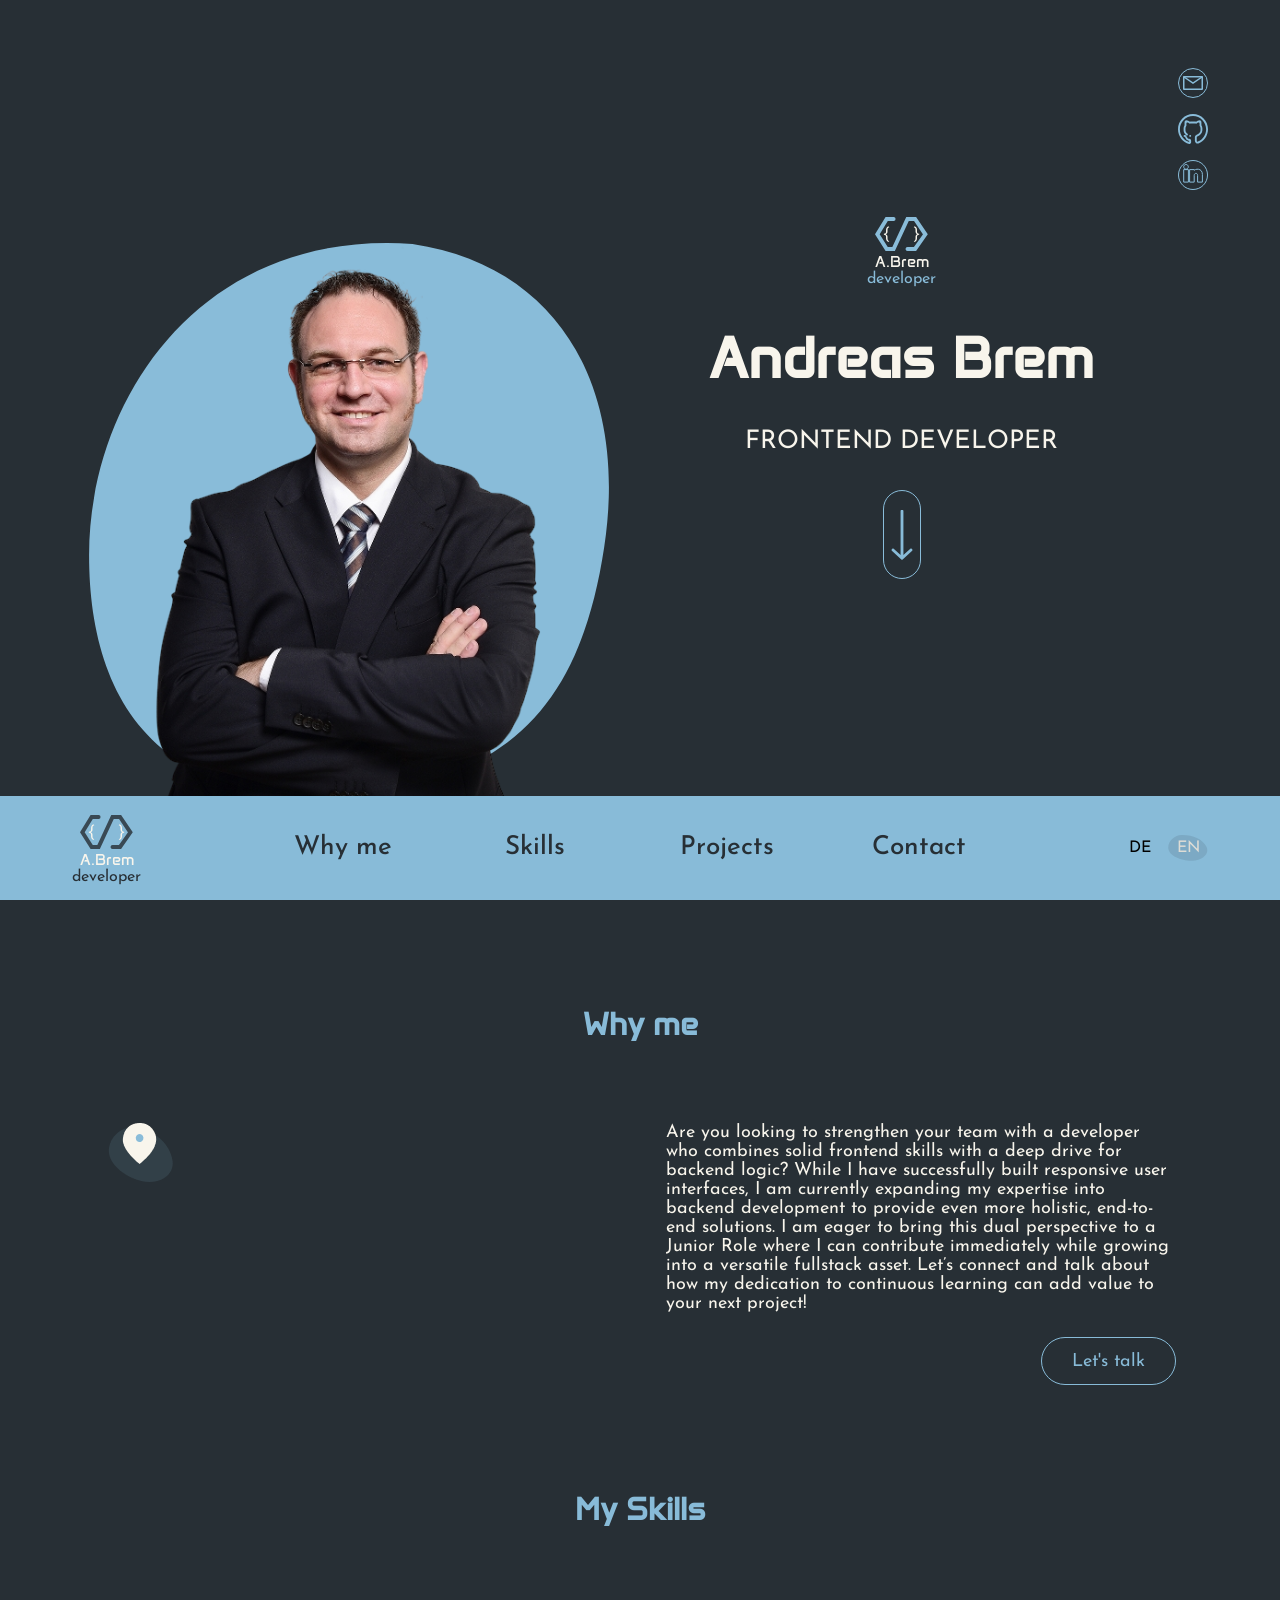
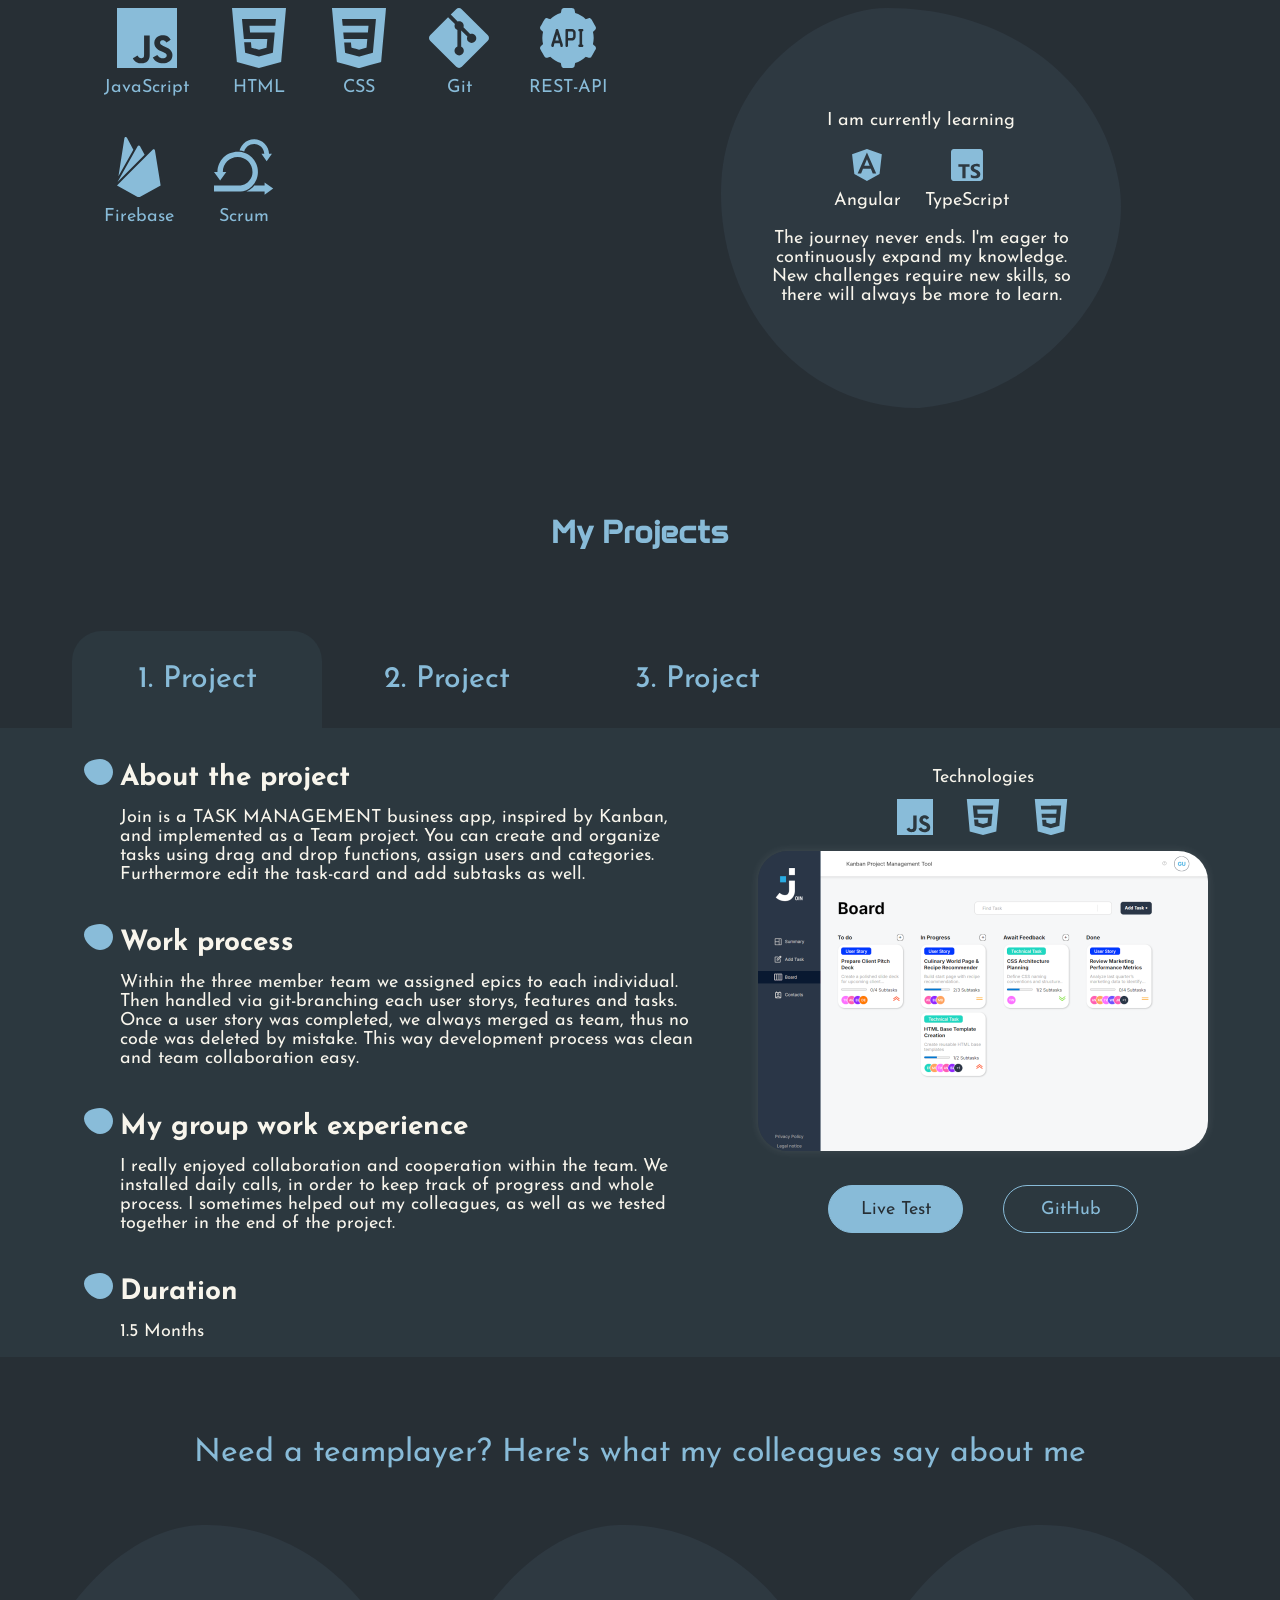
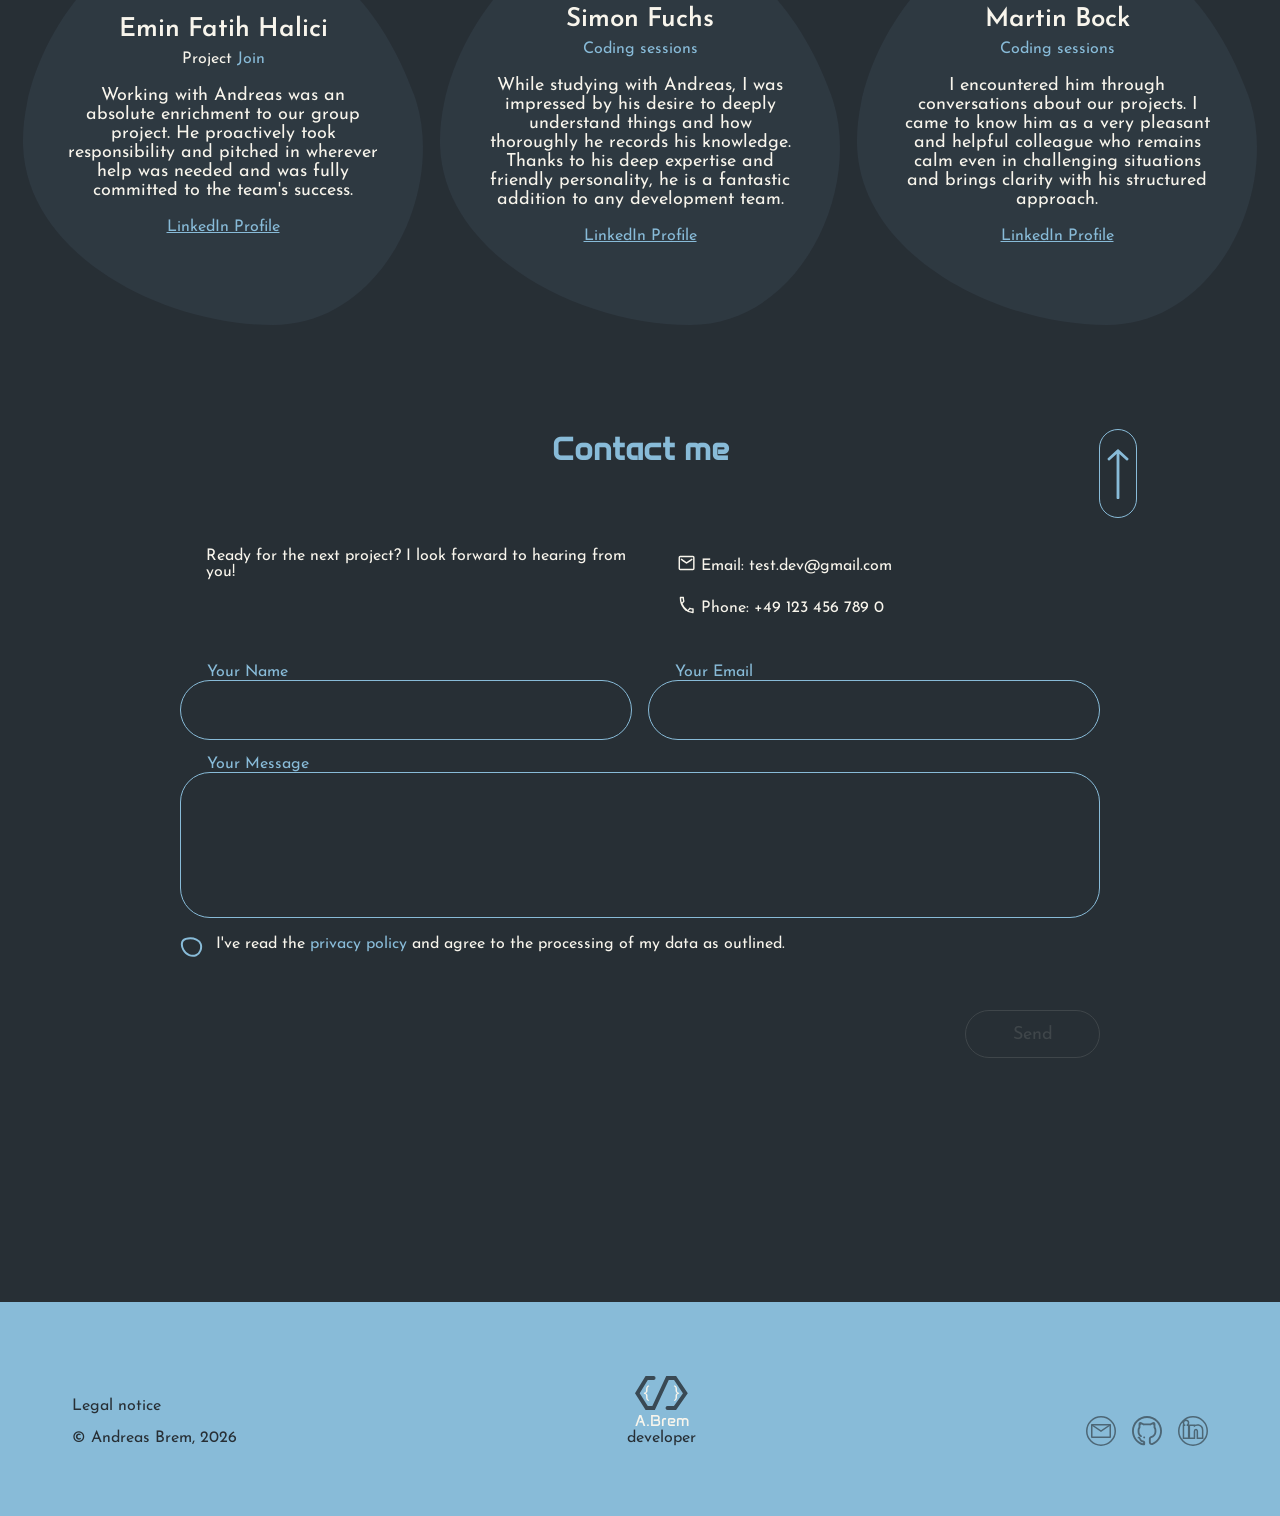
==== commit c2b9ed35: "feat: implement success message display for form submission; enhance styling for message box" ====
--- a/index.html
+++ b/index.html
@@ -82,7 +82,8 @@
                                         aria-labelledby="contact">
                                         Contact
                                     </a>
-                                    <article id="mobileLanguage" class="mobile-language" aria-label="Mobile menu for language selection">
+                                    <article id="mobileLanguage" class="mobile-language"
+                                        aria-label="Mobile menu for language selection">
                                         <button id="selectMobileDE" onclick="setLanguage(false)" tabindex="-1"
                                             class="language-mobile-tab"
                                             aria-label="DE switches page to German language">DE</button>
@@ -114,10 +115,10 @@
                     </div>
                     <h1 class="hero-h1">Andreas Brem</h1>
                     <h2 id="heroH2" class="hero-h2">FRONTEND DEVELOPER</h2>
-                    <a id="heroBtn" class="hero-btn-down" href="javascript:void(0)" onclick="scrollToTarget(event, 'me')"
-                        tabindex="0" onkeydown="handleKeydownEnterSpace(event, this)"
-                        data-action="scrollToTarget(event, 'me')" class="nav-links" role="button"
-                        aria-label="Learn more about me" aria-labelledby="me">
+                    <a id="heroBtn" class="hero-btn-down" href="javascript:void(0)"
+                        onclick="scrollToTarget(event, 'me')" tabindex="0"
+                        onkeydown="handleKeydownEnterSpace(event, this)" data-action="scrollToTarget(event, 'me')"
+                        class="nav-links" role="button" aria-label="Learn more about me" aria-labelledby="me">
                         <svg aria-hidden="true" width="38" height="89" viewBox="0 0 38 89" fill="none"
                             xmlns="http://www.w3.org/2000/svg">
                             <rect x="0.5" y="0.5" width="37" height="88" rx="18.5" stroke="#89BCD9" />
@@ -127,11 +128,12 @@
                     </a>
                 </article>
                 <article class="hero-social-group" aria-label="Social media buttons">
-                    <a id="heroSocialEmail" href="javascript:void(0)" onclick="scrollToTarget(event, 'contact')" class="btn-social-hero"
-                        data-icon="email" role="button" aria-label="Send me a message"
+                    <a id="heroSocialEmail" href="javascript:void(0)" onclick="scrollToTarget(event, 'contact')"
+                        class="btn-social-hero" data-icon="email" role="button" aria-label="Send me a message"
                         aria-labelledby="contact"></a>
-                    <a id="heroSocialGit" href="https://github.com/AndreasBremDev" target="_blank" rel="noopener noreferrer"
-                        class="btn-social-hero" data-icon="git" aria-label="Visit my GitHub profile"></a>
+                    <a id="heroSocialGit" href="https://github.com/AndreasBremDev" target="_blank"
+                        rel="noopener noreferrer" class="btn-social-hero" data-icon="git"
+                        aria-label="Visit my GitHub profile"></a>
                     <a id="heroSocialLinkedIn" href="https://www.linkedin.com/in/andreas-brem-473853b4/" target="_blank"
                         rel="noopener noreferrer" class="btn-social-hero" data-icon="linkedin"
                         aria-label="Visit my LinkedIn profile"></a>
@@ -325,12 +327,14 @@
                                 <p>TypeScript</p>
                             </div>
                         </div>
-                        <p id="sectionSkillsText" class="skill-text">The journey never ends. I'm eager to continuously expand my knowledge. New challenges require new skills, so there will always be more to learn.
+                        <p id="sectionSkillsText" class="skill-text">The journey never ends. I'm eager to continuously
+                            expand my knowledge. New challenges require new skills, so there will always be more to
+                            learn.
                         </p>
                         <div class="skill-btn-contact show-when-mobile">
                             <a id="mobileSectionSkillsBtn" href="javascript:void(0)" class="btn-cta"
-                                onclick="scrollToTarget(event, 'contact')" role="button"
-                                aria-label="Send me a message" aria-labelledby="contact">
+                                onclick="scrollToTarget(event, 'contact')" role="button" aria-label="Send me a message"
+                                aria-labelledby="contact">
                                 Let's talk
                             </a>
                         </div>
@@ -368,9 +372,8 @@
                 <div class="content-wrapper">
                     <section id="join" class="project-content-tab" role="tabpanel" aria-labelledby="tab-project-1">
                         <div class="project-content-showcase-btns-mobile">
-                            <a class="btn-cta"
-                                href="https://join.andreas-brem.de/index.html"
-                                target="_blank" tabindex="0">
+                            <a class="btn-cta" href="https://join.andreas-brem.de/index.html" target="_blank"
+                                tabindex="0">
                                 Live Test
                             </a>
                             <a class="btn-standard" href="https://github.com/AndreasBremDev/M10_PRJ_Join_Kanban-App"
@@ -453,9 +456,8 @@
                             <img class="project-content-image project-content-image-border-business"
                                 src="./assets/img/project_kanbanapp_join.png" alt="screenshot of kanban app join">
                             <div class="project-content-showcase-btns">
-                                <a class="btn-cta"
-                                    href="https://join.andreas-brem.de/index.html"
-                                    target="_blank" tabindex="0">
+                                <a class="btn-cta" href="https://join.andreas-brem.de/index.html" target="_blank"
+                                    tabindex="0">
                                     Live Test
                                 </a>
                                 <a class="btn-standard" href="https://github.com/AndreasBremDev/M10_PRJ_Join_Kanban-App"
@@ -468,9 +470,8 @@
                     <section id="epl" class="project-content-tab" style="display: none;" role="tabpanel"
                         aria-labelledby="tab-project-2">
                         <div class="project-content-showcase-btns-mobile">
-                            <a class="btn-cta"
-                                href="https://game-epl.andreas-brem.de/index.html"
-                                target="_blank" tabindex="0">
+                            <a class="btn-cta" href="https://game-epl.andreas-brem.de/index.html" target="_blank"
+                                tabindex="0">
                                 Live Test
                             </a>
                             <a class="btn-standard" href="https://github.com/AndreasBremDev/M12_PRJ_Game_El_Pollo_Loco"
@@ -549,9 +550,8 @@
                             <img class="project-content-image project-content-image-border-game"
                                 src="./assets/img/project_game_epl.png" alt="screenshot of el pollo loco game">
                             <div class="project-content-showcase-btns">
-                                <a class="btn-cta"
-                                    href="https://game-epl.andreas-brem.de/index.html"
-                                    target="_blank" tabindex="0">
+                                <a class="btn-cta" href="https://game-epl.andreas-brem.de/index.html" target="_blank"
+                                    tabindex="0">
                                     Live Test
                                 </a>
                                 <a class="btn-standard"
@@ -731,29 +731,36 @@
                             onblur="validateField('email', 'errMsgText', isEmailValid, 1)">
                     </div>
                     <div class="form-stretch">
-                        <label id="contactFormMessage" for="textarea" class="form-label color-lightblue">Your Message</label>
+                        <label id="contactFormMessage" for="textarea" class="form-label color-lightblue">Your
+                            Message</label>
                         <textarea id="textarea" class="form-group textarea-height" placeholder="Your message"
                             maxlength="250" aria-required="true" autocomplete="off" data-errMsg="message: write me more"
                             onblur="validateField('textarea', 'errMsgText', isTextFieldValid, 2)"></textarea>
                     </div>
                     <div class="form-stretch form-policy">
-                        <input type="checkbox" id="chb-policy" class="form-chb-policy" aria-required="true" data-errMsg="policy: kindly accept"
+                        <input type="checkbox" id="chb-policy" class="form-chb-policy" aria-required="true"
+                            data-errMsg="policy: kindly accept"
                             onchange="validateField('chb-policy', 'errMsgText', isCheckboxValid, 3)"
                             onblur="validateField('chb-policy', 'errMsgText', isCheckboxValid, 3)">
-                        <label for="chb-policy" class="form-policy-label"><span id="contactFormPolicy1_1">I've read the</span>&nbsp;<a
-                                href="./legal.html"><span class="color-lightblue" id="contactFormPolicy1_2">privacy
-                                    policy</span></a>&nbsp;<span id="contactFormPolicy1_3">and agree to the processing of my data as outlined.</span></label>
+                        <label for="chb-policy" class="form-policy-label"><span id="contactFormPolicy1_1">I've read
+                                the</span>&nbsp;<a href="./legal.html"><span class="color-lightblue"
+                                    id="contactFormPolicy1_2">privacy
+                                    policy</span></a>&nbsp;<span id="contactFormPolicy1_3">and agree to the processing
+                                of my data as outlined.</span></label>
                     </div>
                     <div id="errMsgText" class="form-stretch error-message-text" aria-live="polite">
                     </div>
-                    <button itemid="contactFormBtn" type="submit" id="form-btn-send" class="form-stretch btn-standard form-button" role="alert"
-                        aria-label="send message" disabled>
+                    <button itemid="contactFormBtn" type="submit" id="form-btn-send"
+                        class="form-stretch btn-standard form-button" role="alert" aria-label="send message" disabled>
                         Send
                     </button>
+                    <div id="yourMsgHasBeenSend" class="form-stretch form-msg-send-box" aria-live="polite">Your Message has been send
+                    </div>
                 </form>
 
-                <a id="contactBtnUp" class="contact-btn-up" href="javascript:void(0)" onclick="scrollToTarget(event, 'header')"
-                    aria-label="Go to top of the page" aria-labelledby="header">
+                <a id="contactBtnUp" class="contact-btn-up" href="javascript:void(0)"
+                    onclick="scrollToTarget(event, 'header')" aria-label="Go to top of the page"
+                    aria-labelledby="header">
                     <svg aria-hidden="true" width="38" height="89" viewBox="0 0 38 89" fill="none"
                         xmlns="http://www.w3.org/2000/svg">
                         <rect x="0.5" y="0.5" width="37" height="88" rx="18.5" stroke="#89BCD9" />
@@ -775,12 +782,13 @@
             <section class="footer-section">
 
                 <div class="footer-legal">
-                    <p><a id="footerPolicy" href="./legal.html" rel="noopener noreferrer" aria-label="Link to legal notice">Legal
+                    <p><a id="footerPolicy" href="./legal.html" rel="noopener noreferrer"
+                            aria-label="Link to legal notice">Legal
                             notice</a></p>
                     <p>&#169; Andreas Brem, 2026</p>
                 </div>
-                <a id="footerTopSection" href="javascript:void(0)" onclick="scrollToTarget(event, 'header')" role="button"
-                    aria-label="Go to top of the page" aria-labelledby="header">
+                <a id="footerTopSection" href="javascript:void(0)" onclick="scrollToTarget(event, 'header')"
+                    role="button" aria-label="Go to top of the page" aria-labelledby="header">
                     <div class="logo-main">
                         <svg aria-label="Andreas Brem Logo" width="53" height="38" viewBox="0 0 53 38" fill="none"
                             xmlns="http://www.w3.org/2000/svg" aria-hidden="true">
@@ -800,14 +808,14 @@
                 </a>
 
                 <article class="footer-social-group">
-                    <a id="footerSocialEmail" href="" onclick="scrollToTarget(event, 'contact')" class="btn-social-footer" data-icon="email"
-                        role="button" aria-label="Send me a message"></a>
-                    <a id="footerSocialGit" href="https://github.com/AndreasBremDev" target="_blank" rel="noopener noreferrer"
-                        class="btn-social-footer" data-icon="git" role="button"
+                    <a id="footerSocialEmail" href="" onclick="scrollToTarget(event, 'contact')"
+                        class="btn-social-footer" data-icon="email" role="button" aria-label="Send me a message"></a>
+                    <a id="footerSocialGit" href="https://github.com/AndreasBremDev" target="_blank"
+                        rel="noopener noreferrer" class="btn-social-footer" data-icon="git" role="button"
                         aria-label="Visit my GitHub profile"></a>
-                    <a id="footerSocialLinkedIn" href="https://www.linkedin.com/in/andreas-brem-473853b4/" target="_blank"
-                        rel="noopener noreferrer" class="btn-social-footer" data-icon="linkedin" role="button"
-                        aria-label="Visit my LinkedIn profile"></a>
+                    <a id="footerSocialLinkedIn" href="https://www.linkedin.com/in/andreas-brem-473853b4/"
+                        target="_blank" rel="noopener noreferrer" class="btn-social-footer" data-icon="linkedin"
+                        role="button" aria-label="Visit my LinkedIn profile"></a>
                 </article>
 
             </section>
--- a/style.css
+++ b/style.css
@@ -939,6 +939,49 @@
     color: var(--error);
 }
 
+.form-msg-send-box {
+    display: flex;
+    justify-content: center;
+    align-items: center;
+    opacity: 0;
+    min-height: 48px;
+    border-radius: 30px;
+    color: var(--bg-and-main);
+    position: relative;
+    overflow: hidden;
+    transition: opacity 0.5s ease-in;
+    z-index: 1;
+}
+
+.form-msg-send-box.active {
+    opacity: 1;
+    transition: opacity 0.5s ease-in;
+}
+
+.form-msg-send-box::before {
+    content: '';
+    position: absolute;
+    left: 50%;
+    top: 50%;
+    width: 0;
+    height: 0;
+    background: var(--secondary);
+    border-radius: 50%;
+    transform: translate(-50%, -50%) scale(0);
+    transition: transform 0.5s cubic-bezier(.4, 2, .6, 1), width 0s, height 0s;
+    z-index: -1;
+}
+
+.form-msg-send-box.active::before {
+    width: 200%;
+    height: 200%;
+    transform: translate(-50%, -50%) scale(1);
+    transition: transform 0.5s cubic-bezier(.4, 2, .6, 1), width 0s, height 0s;
+    z-index: -1;
+}
+
+
+
 /* ------------ FOOTER section ------------  */
 
 footer {
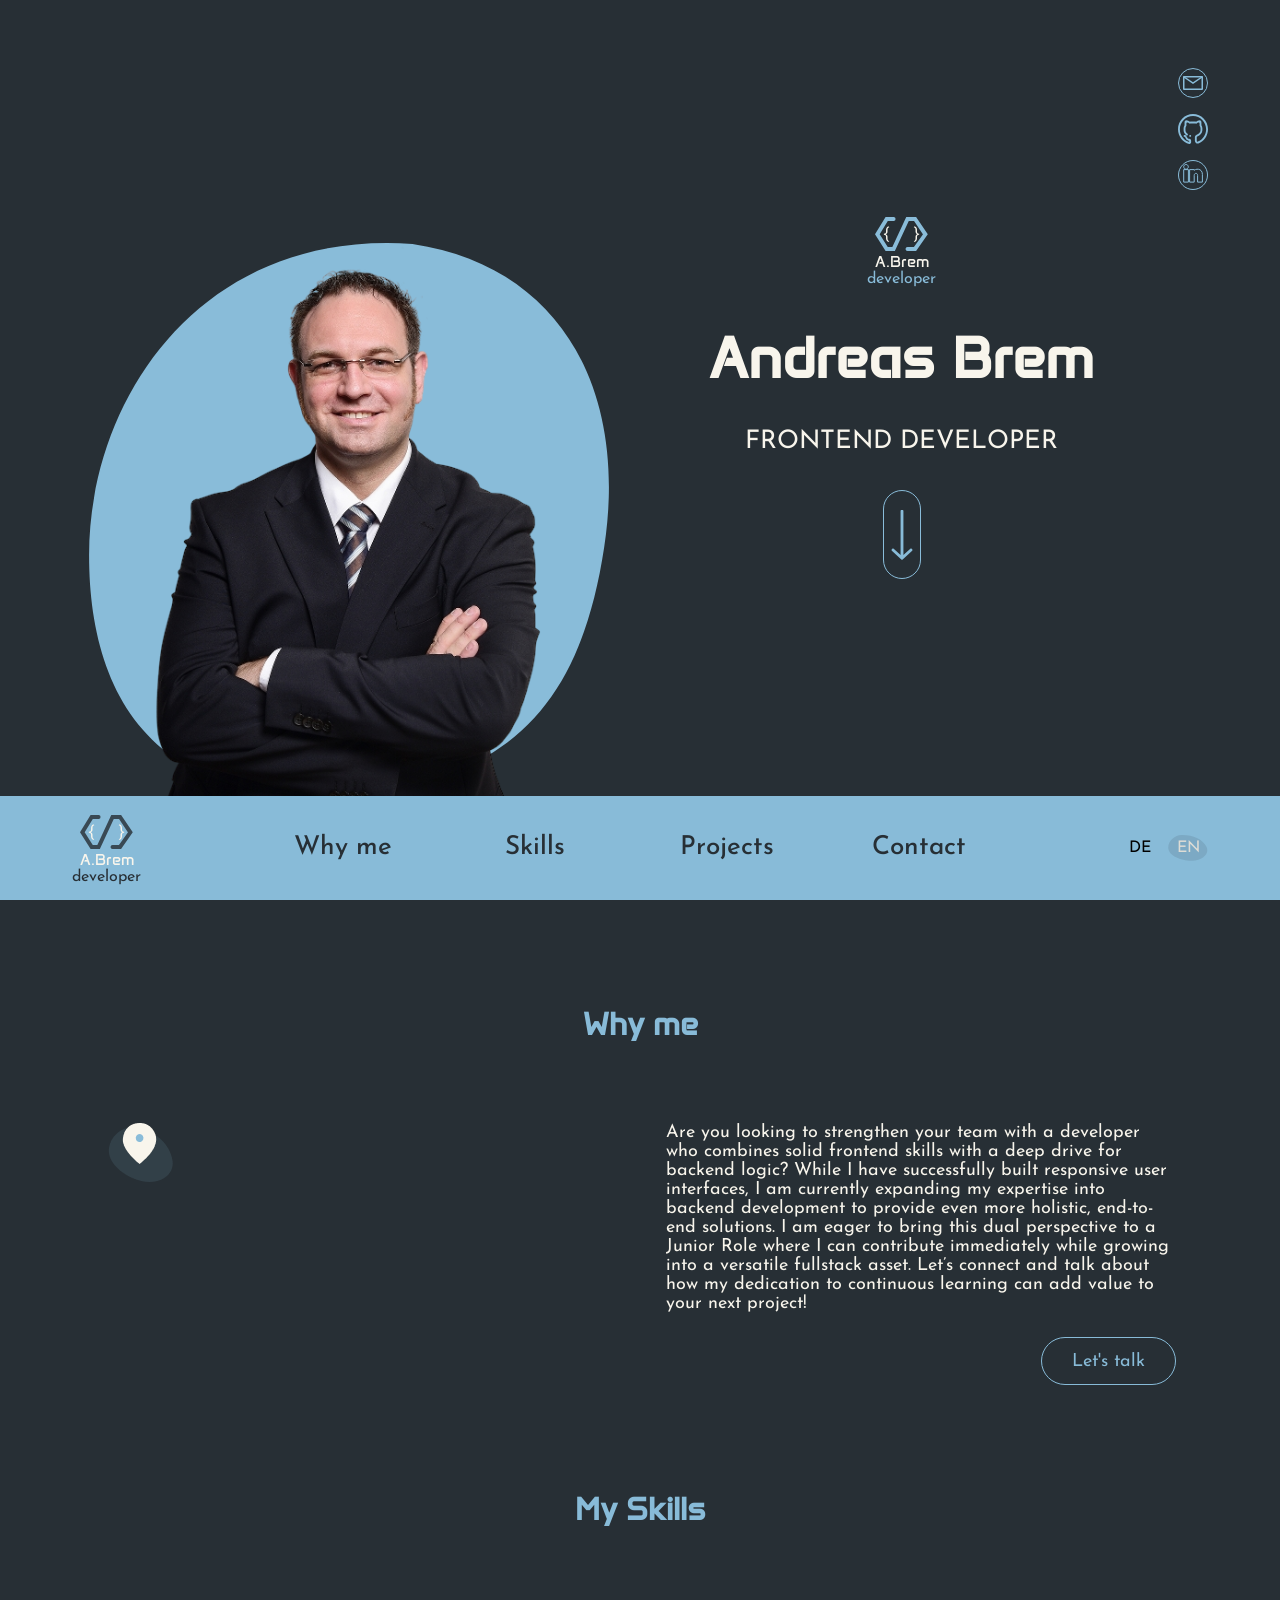
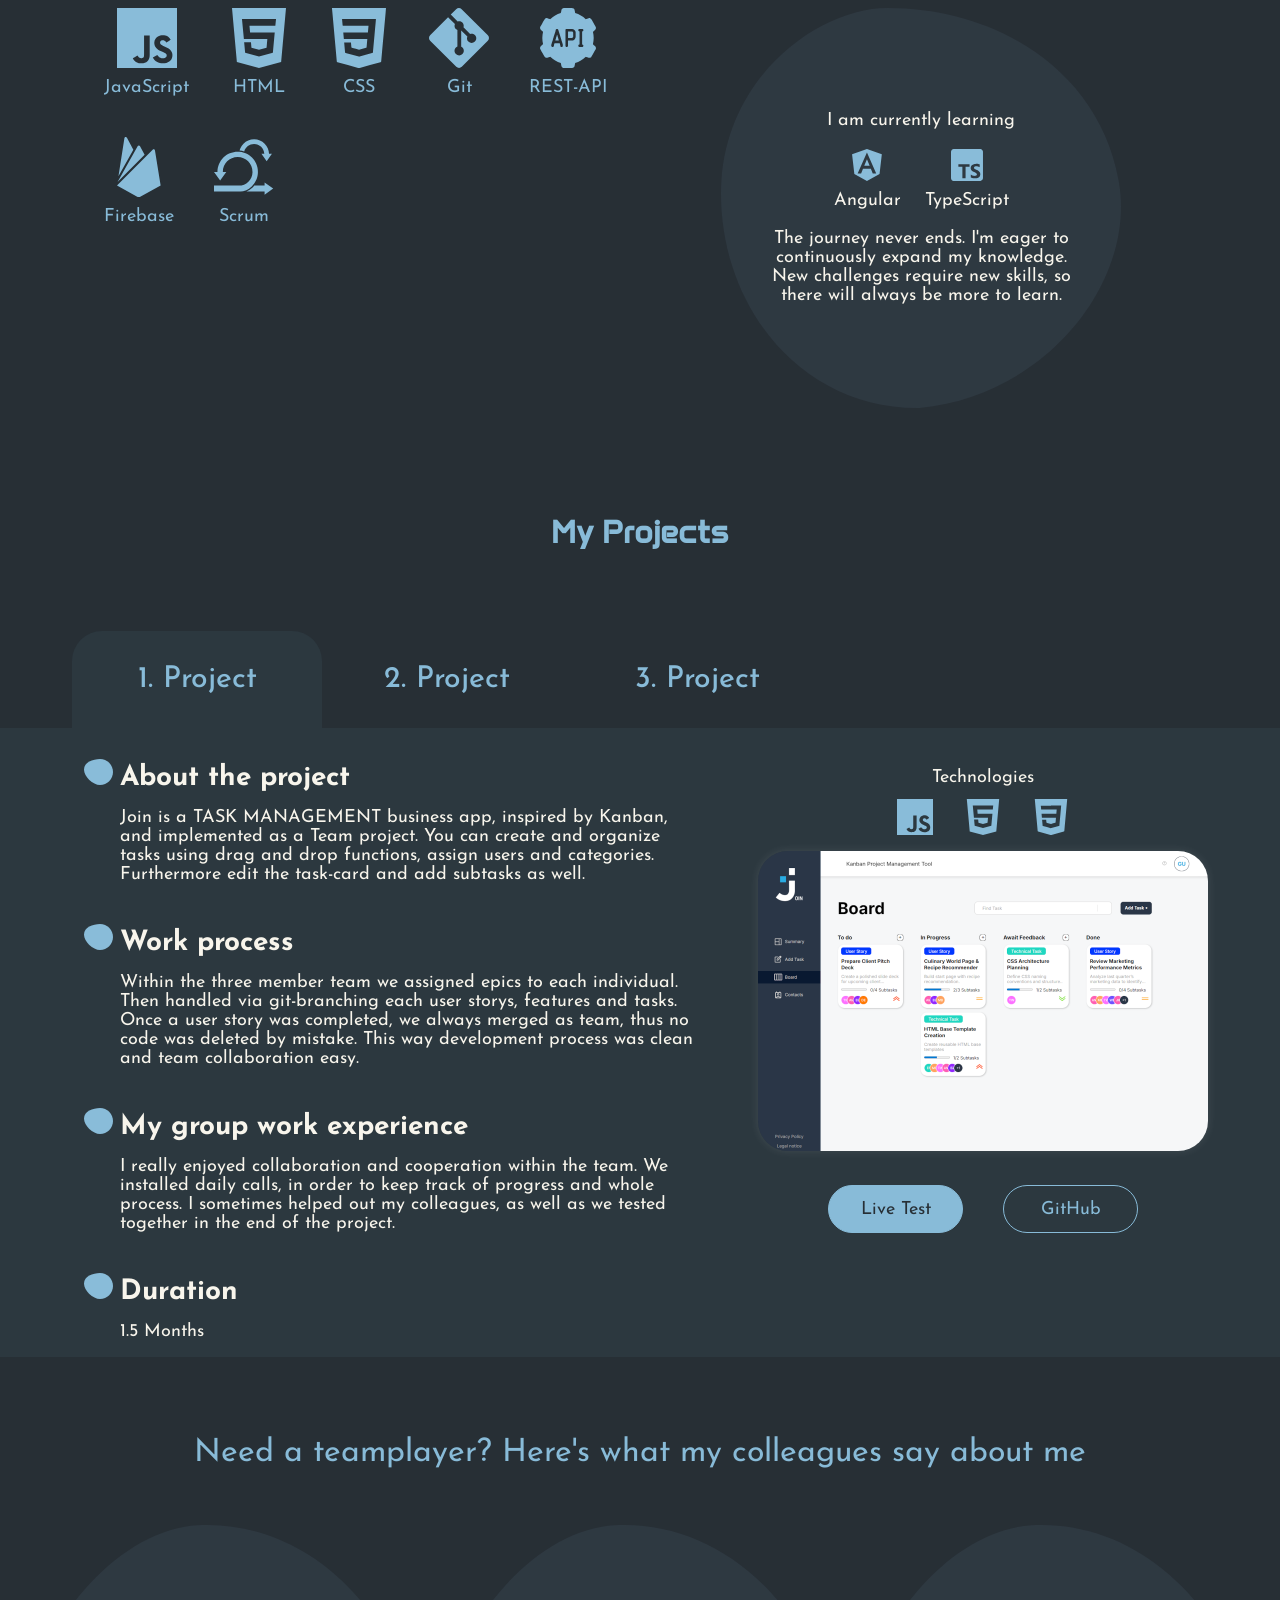
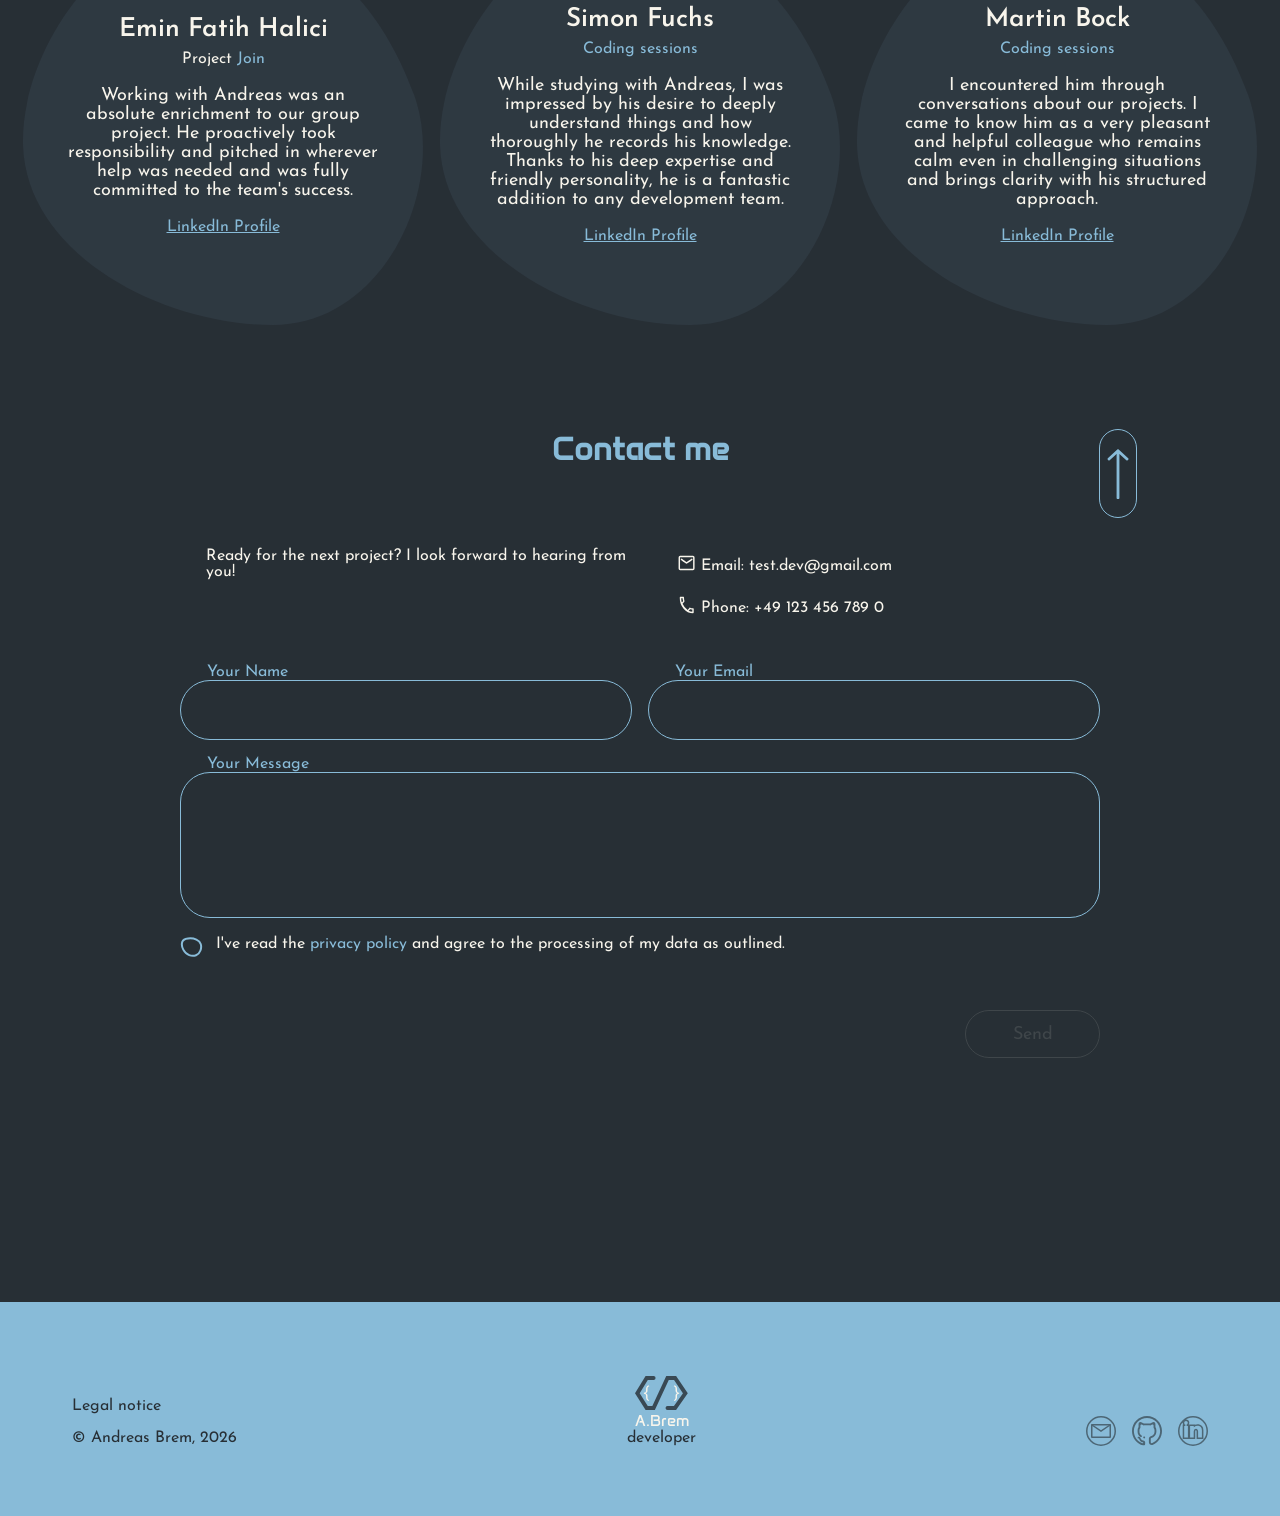
==== commit fe33c832: "feat: added scroll-animations decently" ====
--- a/index.html
+++ b/index.html
@@ -200,7 +200,7 @@
         <div class="content-wrapper">
 
             <section id="me" class="me-section" tabindex="-1">
-                <h2 id="sectionMeH2" class="me-h2">Why me</h2>
+                <h2 id="sectionMeH2" class="me-h2 scroll-animation-up">Why me</h2>
                 <div class="me-boxes">
                     <div id="meInteractive" class="me-interactive" role="region"
                         aria-label="I am located in Munich... and I am open to work hybrid...">
@@ -226,10 +226,10 @@
             </section>
 
             <section id="skills" class="skill-section" tabindex="-1">
-                <h2 id="sectionSkillsH2" class="skill-h2">My Skills</h2>
+                <h2 id="sectionSkillsH2" class="skill-h2 scroll-animation-up">My Skills</h2>
                 <div class="skill-boxes">
                     <div class="skill-icons-section color-lightblue">
-                        <div class="skill-icons" title="JavaScript">
+                        <div class="skill-icons scroll-animation-reveal" title="JavaScript">
                             <svg class="skill-icons-60" name="javascript" viewBox="0 0 60 60" fill="none"
                                 xmlns="http://www.w3.org/2000/svg" aria-label="javascript icon">
                                 <path
@@ -238,7 +238,7 @@
                             </svg>
                             <p class="skill-icons-text">JavaScript</p>
                         </div>
-                        <div class="skill-icons" title="HTML">
+                        <div class="skill-icons scroll-animation-reveal" title="HTML">
                             <svg class="skill-icons-60" name="html5" viewBox="0 0 54 60" fill="none"
                                 xmlns="http://www.w3.org/2000/svg" aria-label="html5 icon">
                                 <path
@@ -247,7 +247,7 @@
                             </svg>
                             <p class="skill-icons-text">HTML</p>
                         </div>
-                        <div class="skill-icons" title="CSS">
+                        <div class="skill-icons scroll-animation-reveal" title="CSS">
                             <svg class="skill-icons-60" name="css3" viewBox="0 0 54 60" fill="none"
                                 xmlns="http://www.w3.org/2000/svg" aria-label="css3 icon">
                                 <path
@@ -256,7 +256,7 @@
                             </svg>
                             <p class="skill-icons-text">CSS</p>
                         </div>
-                        <div class="skill-icons" title="Git">
+                        <div class="skill-icons scroll-animation-reveal" title="Git">
                             <svg class="skill-icons-60" name="git" viewBox="0 0 60 60" fill="none"
                                 xmlns="http://www.w3.org/2000/svg" aria-label="git icon">
                                 <path
@@ -265,7 +265,7 @@
                             </svg>
                             <p class="skill-icons-text">Git</p>
                         </div>
-                        <div class="skill-icons" title="REST-API">
+                        <div class="skill-icons scroll-animation-reveal" title="REST-API">
                             <svg class="skill-icons-60" name="restapi" viewBox="0 0 56 60" fill="none"
                                 xmlns="http://www.w3.org/2000/svg" aria-label="rest api icon">
                                 <path
@@ -280,7 +280,7 @@
                             </svg>
                             <p class="skill-icons-text">REST-API</p>
                         </div>
-                        <div class="skill-icons" title="Firebase">
+                        <div class="skill-icons scroll-animation-reveal" title="Firebase">
                             <svg class="skill-icons-60" name="firebase" viewBox="0 0 44 60" fill="none"
                                 xmlns="http://www.w3.org/2000/svg" aria-label="firebase icon">
                                 <path
@@ -289,7 +289,7 @@
                             </svg>
                             <p class="skill-icons-text">Firebase</p>
                         </div>
-                        <div class="skill-icons" title="Scrum">
+                        <div class="skill-icons scroll-animation-reveal" title="Scrum">
                             <svg class="skill-icons-60" name="scrum" viewBox="0 0 65 60" fill="none"
                                 xmlns="http://www.w3.org/2000/svg" aria-label="scrum icon">
                                 <path fill-rule="evenodd" clip-rule="evenodd"
@@ -345,7 +345,7 @@
 
         <section id="projects" class="project-section" tabindex="-1">
             <div class="content-wrapper">
-                <h2 id="sectionProjectH2" class="project-h2">My Projects</h2>
+                <h2 id="sectionProjectH2" class="project-h2 scroll-animation-up">My Projects</h2>
                 <div class="project-tabs" role="tablist">
                     <div class="project-header-tab active">
                         <button id="tab-project-1" role="tab" aria-controls="join" onclick="showProject(event)"
@@ -648,9 +648,9 @@
         <div class="content-wrapper">
 
             <section id="references" class="references-section" tabindex="-1">
-                <h2 id="mobileReferenceH2" class="project-h2 show-when-mobile reference-h2">Need a teamplayer?</h2>
-                <p id="mobileReferenceSubtext" class="show-when-mobile">Here's what my colleagues say about me</p>
-                <h3 id="referenceHeader" class="references-h3">
+                <h2 id="mobileReferenceH2" class="project-h2 show-when-mobile reference-h2 scroll-animation-up">Need a teamplayer?</h2>
+                <p id="mobileReferenceSubtext" class="show-when-mobile scroll-animation-up">Here's what my colleagues say about me</p>
+                <h3 id="referenceHeader" class="references-h3 scroll-animation-up">
                     Need a teamplayer? Here's what my colleagues say about me
                 </h3>
                 <article class="references-box">
@@ -703,7 +703,7 @@
             </section>
 
             <section id="contact" class="contact-section" tabindex="-1">
-                <h2 id="contactHeader" class="contact-h2">Contact me</h2>
+                <h2 id="contactHeader" class="contact-h2 scroll-animation-up">Contact me</h2>
                 <div class="contact-boxes">
                     <div id="mobileContactSubtext" class="contact-message show-when-mobile">
                         Let's work together
@@ -758,7 +758,7 @@
                     </div>
                 </form>
 
-                <a id="contactBtnUp" class="contact-btn-up" href="javascript:void(0)"
+                <a id="contactBtnUp" class="contact-btn-up scroll-animation-up" href="javascript:void(0)"
                     onclick="scrollToTarget(event, 'header')" aria-label="Go to top of the page"
                     aria-labelledby="header">
                     <svg aria-hidden="true" width="38" height="89" viewBox="0 0 38 89" fill="none"
--- a/style.css
+++ b/style.css
@@ -78,6 +78,44 @@
 
     100% {
         transform: translateY(0);
+    }
+}
+
+.scroll-animation-up {
+    animation: text-appear both;
+    animation-timeline: view();
+    animation-range: entry 20% cover 50vh;
+}
+
+@keyframes text-appear {
+    from {
+        opacity: 0;
+        transform: translateY(50px);
+    }
+    to {
+        opacity: 1;
+        transform: translateY(0);
+    }
+}
+
+.scroll-animation-reveal {
+    animation: reveal both;
+    animation-timeline: view();
+    animation-range: entry 20% cover 40vh;
+}
+
+@keyframes reveal {
+    from {
+        filter: saturate(0) contrast(4) brightness(0.1) blur(5px);
+        opacity: 0;
+        scale: 0.95;
+        translate: 0 4rem;
+    }
+    to {
+        filter: none;
+        opacity: 1;
+        scale: 1;
+        translate: 0 0;
     }
 }
 
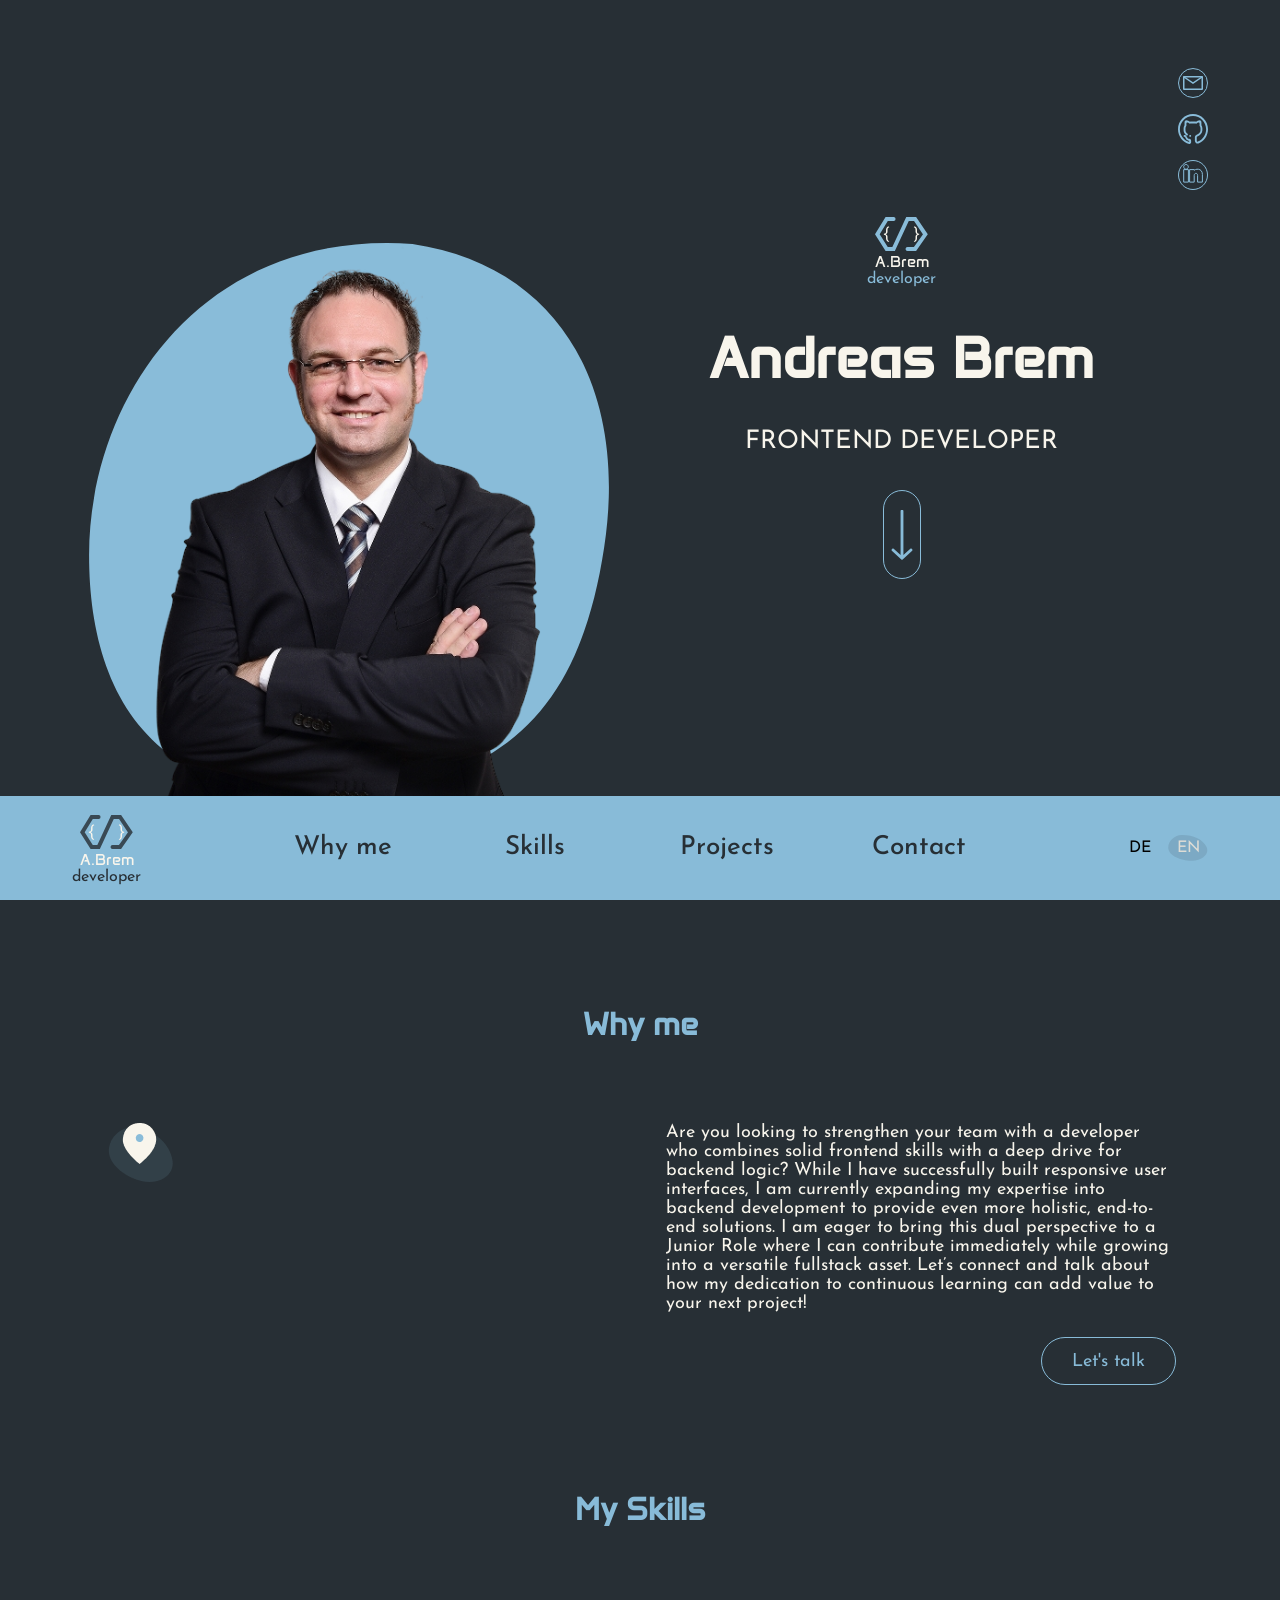
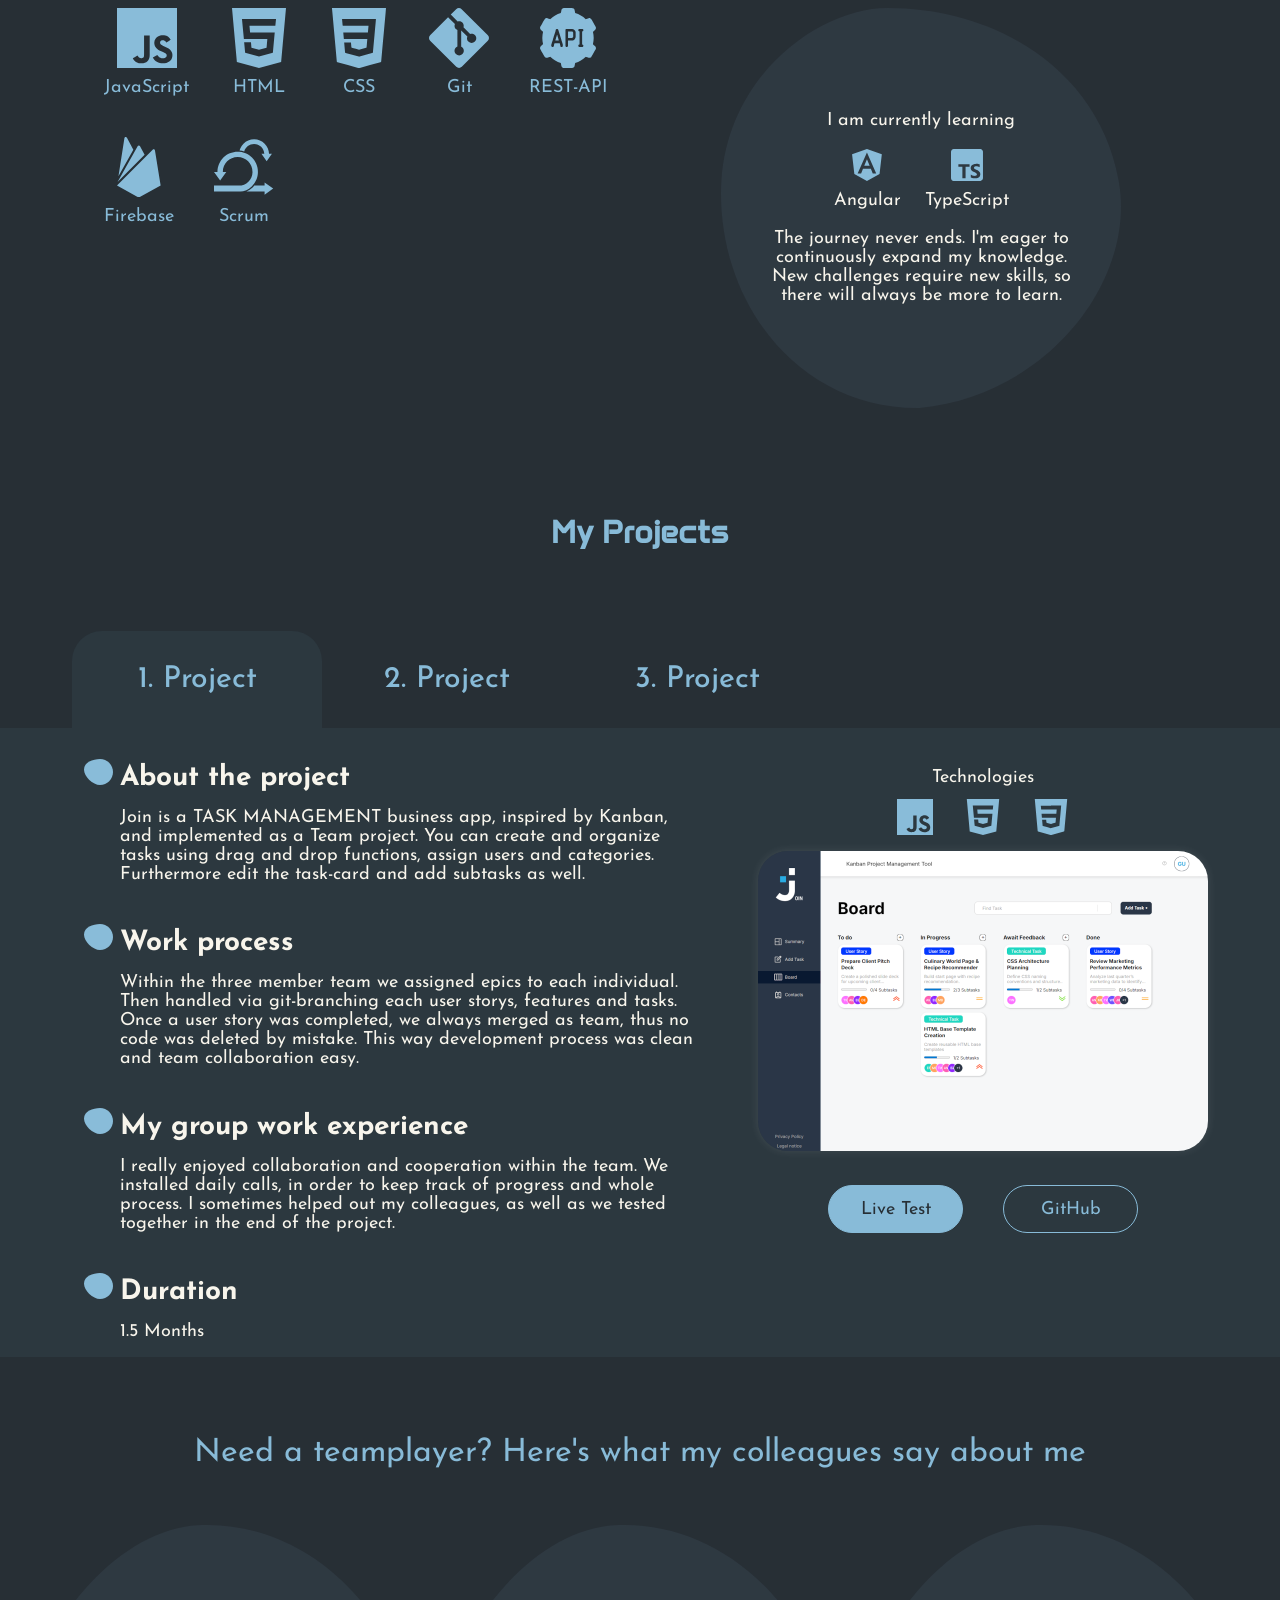
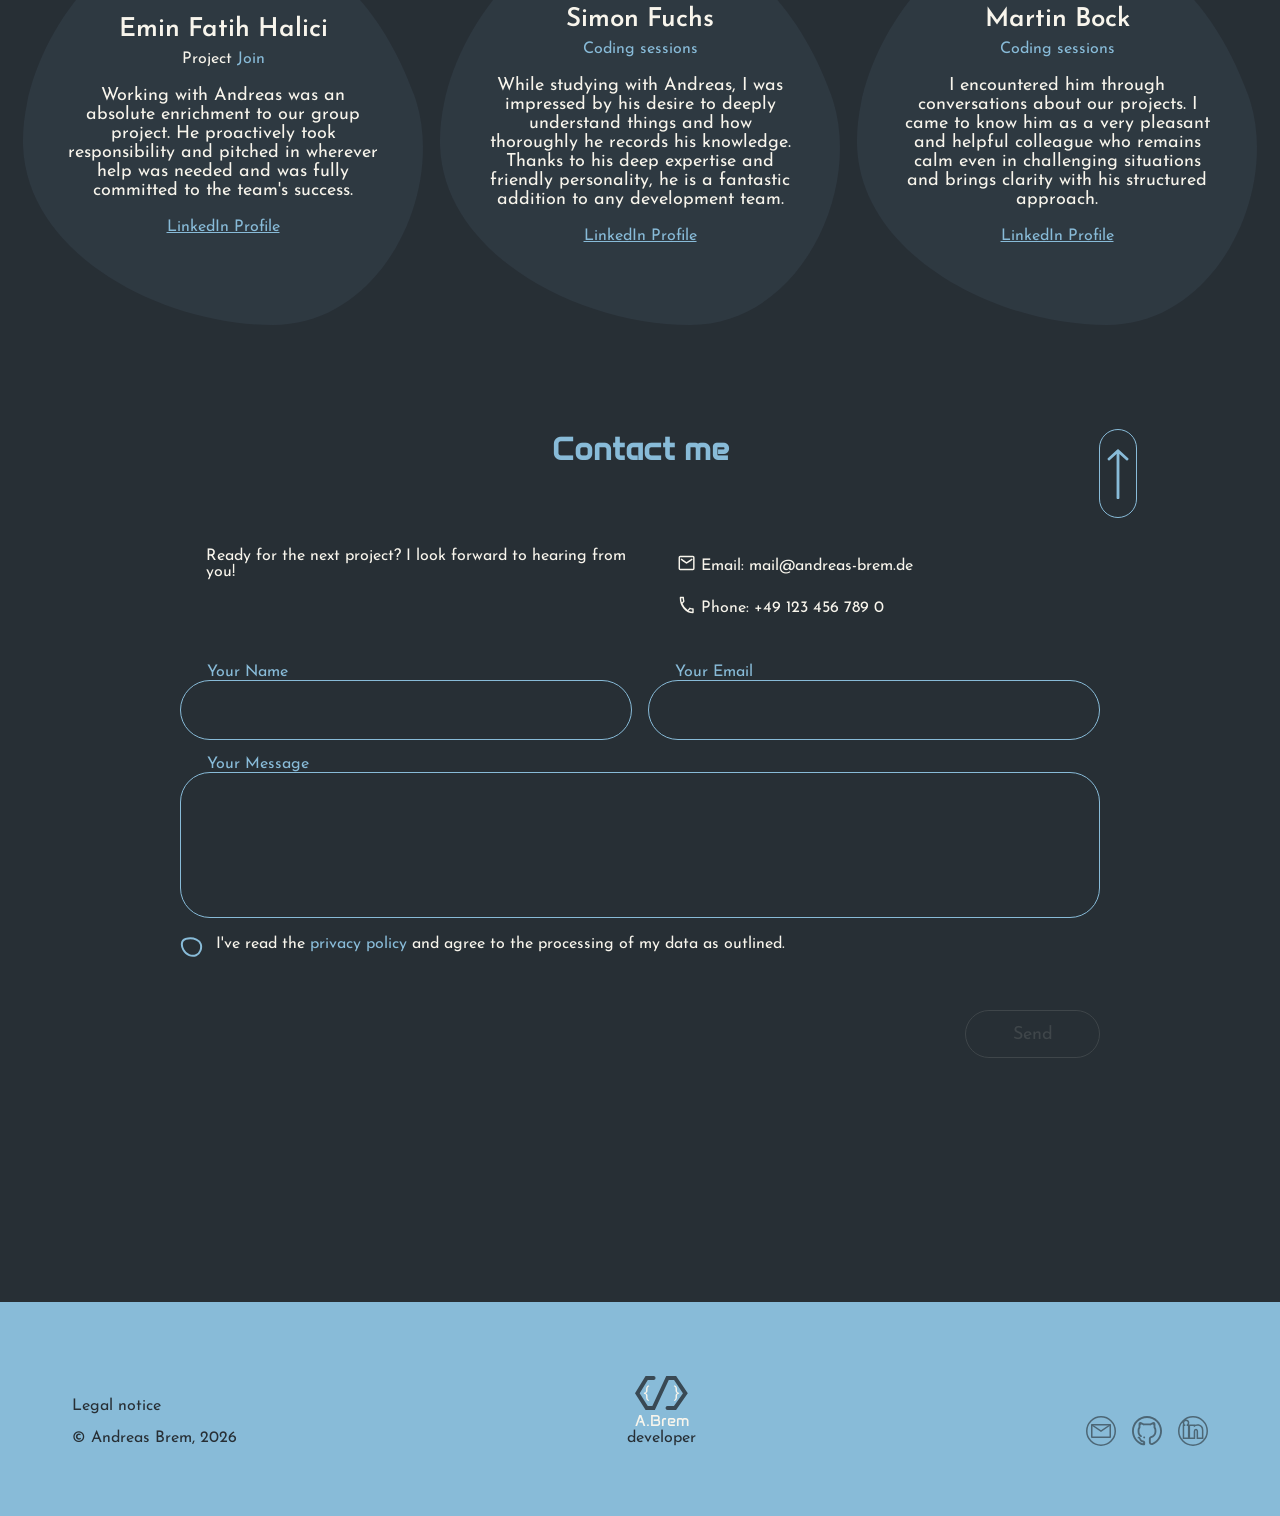
==== commit be9d859a: "fix: typo in index.html." ====
--- a/index.html
+++ b/index.html
@@ -712,8 +712,8 @@
                         <p>Ready for the next project? I look forward to hearing from you!</p>
                     </div>
                     <div class="contact-mail-phone">
-                        <a href="mailto:test.dev@gmail.com">Email: test.dev@gmail.com</a>
-                        <a id="contactPhone" href="tel:+491234567890">Phone: +49 123 456 789 0</a>
+                        <a href="mailto:mail@andreas-brem.de">Email: mail@andreas-brem.de</a>
+                        <a id="contactPhone" href="tel:+491708953480">Phone: +49 170 89 534 80</a>
                     </div>
                 </div>
 
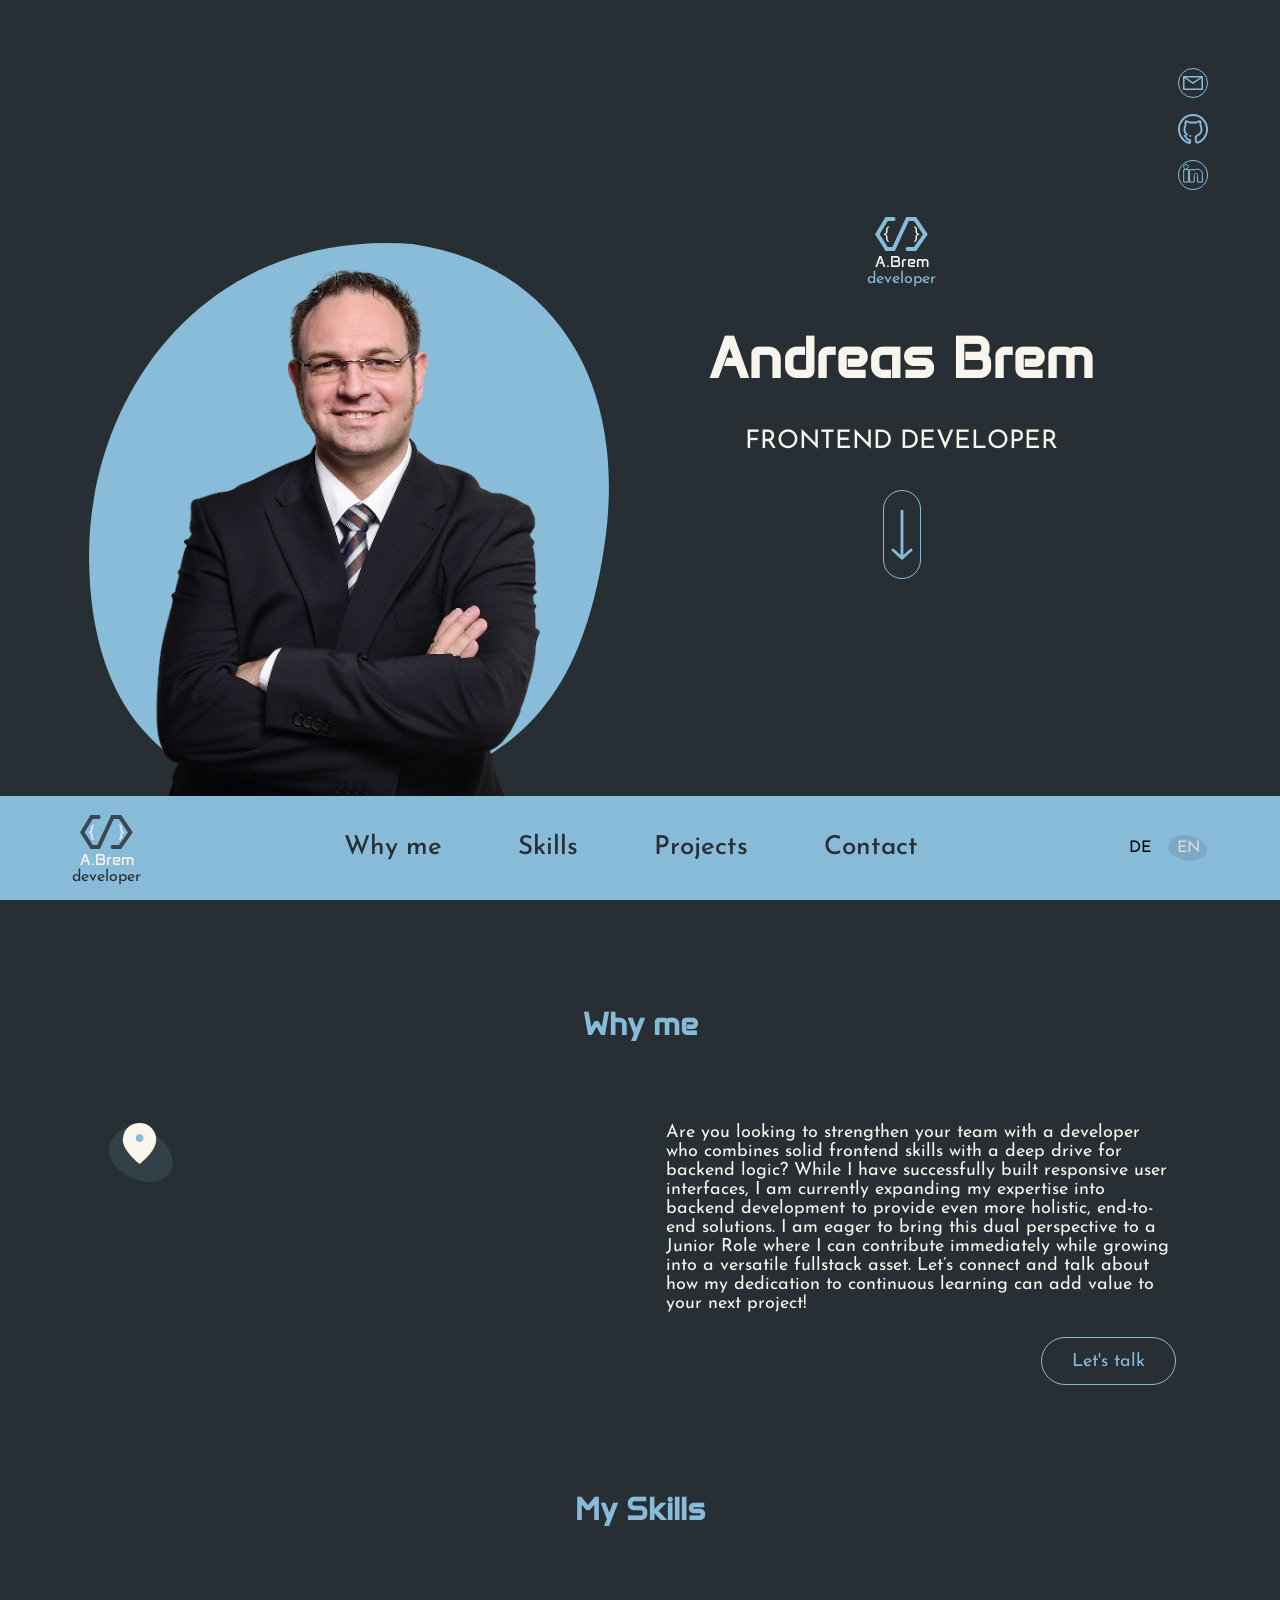
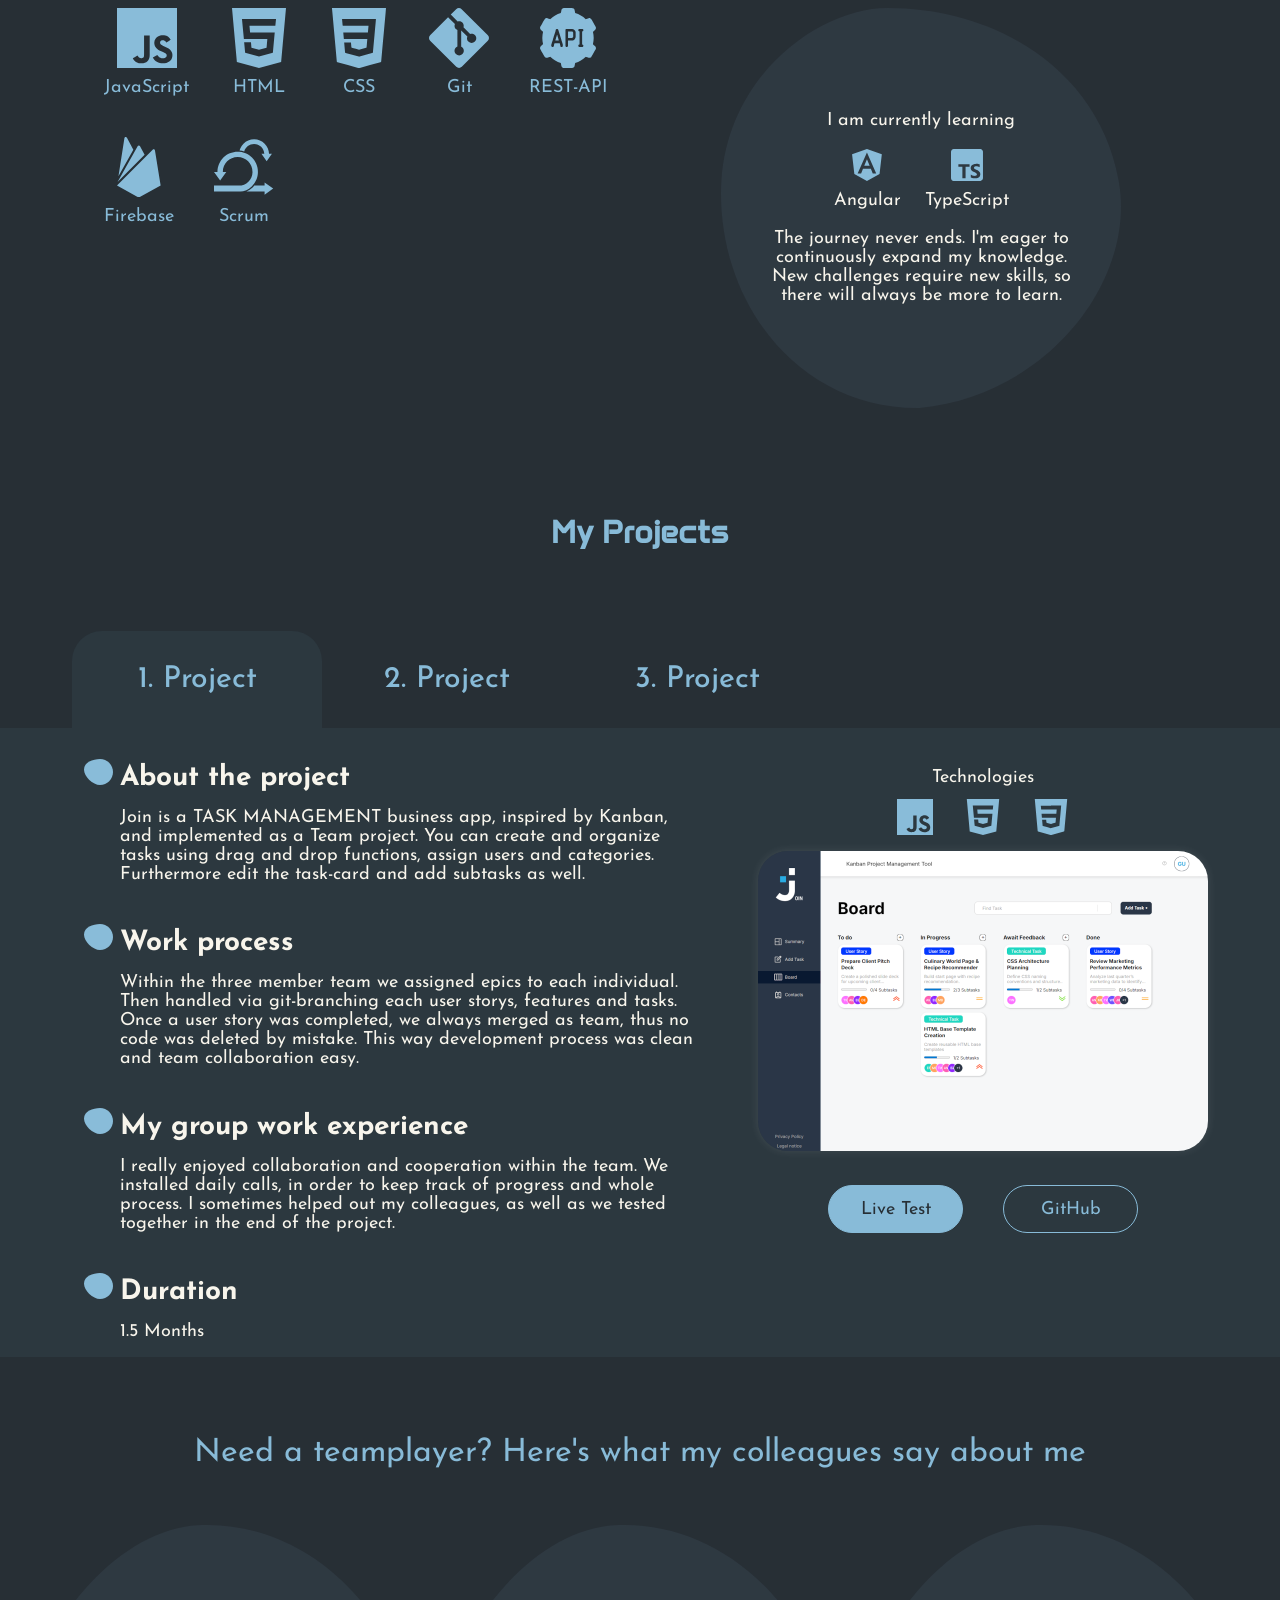
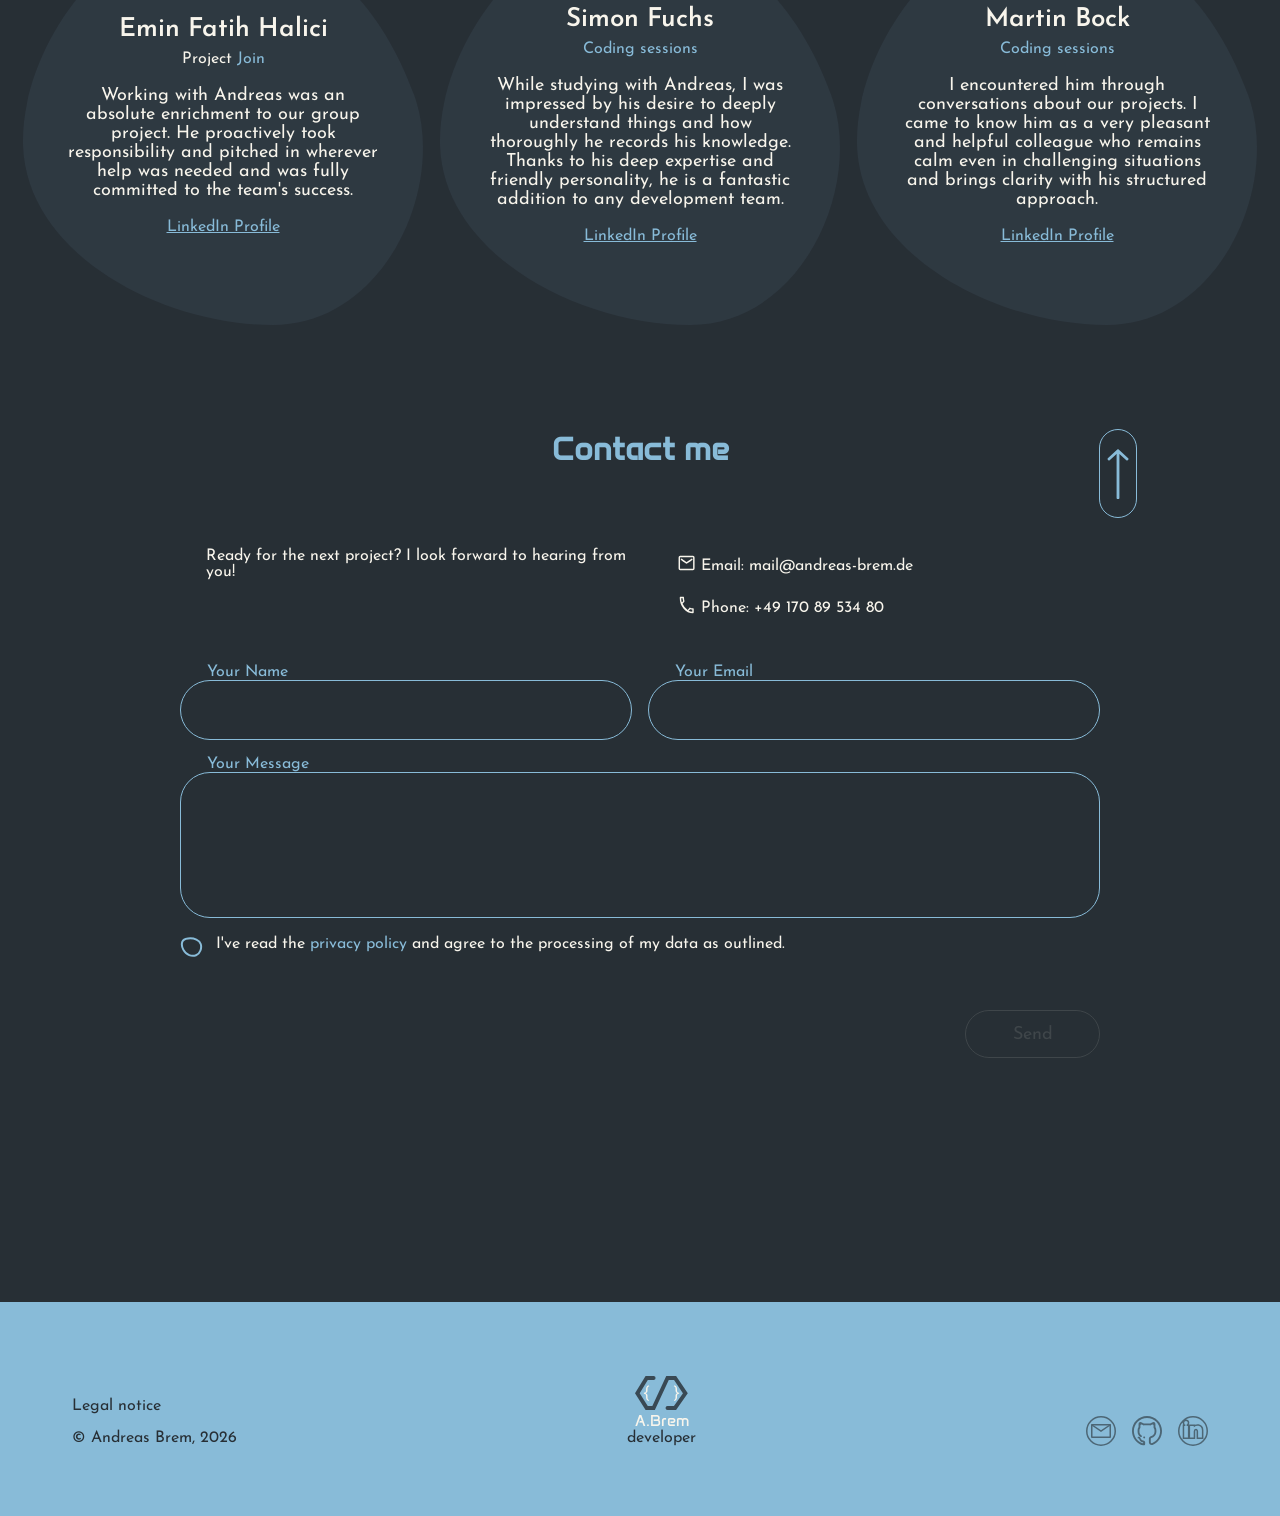
==== commit 9af1e9a2: "fix: update page title and adjust button gaps for improved layout and scrollToTarget now sets #hash " ====
--- a/index.html
+++ b/index.html
@@ -6,7 +6,7 @@
     <meta name="viewport" content="width=device-width, initial-scale=1.0">
 
     <link rel="icon" href="./assets/logo/logo_hero.svg" type="image/svg">
-    <title>Portfolio</title>
+    <title>Andreas Brem</title>
 
     <link rel="stylesheet" href="./style.css">
     <link rel="stylesheet" href="./styles/fonts.css">
@@ -16,6 +16,7 @@
     <script src="./scripts/translation.js" defer></script>
     <script src="./scripts/meAnimation.js" defer></script>
     <script src="./script.js" defer></script>
+    <script src="https://flackr.github.io/scroll-timeline/dist/scroll-timeline.js"></script>
 
 </head>
 
@@ -808,7 +809,7 @@
                 </a>
 
                 <article class="footer-social-group">
-                    <a id="footerSocialEmail" href="" onclick="scrollToTarget(event, 'contact')"
+                    <a id="footerSocialEmail" href="javascript:void(0)" onclick="scrollToTarget(event, 'contact')"
                         class="btn-social-footer" data-icon="email" role="button" aria-label="Send me a message"></a>
                     <a id="footerSocialGit" href="https://github.com/AndreasBremDev" target="_blank"
                         rel="noopener noreferrer" class="btn-social-footer" data-icon="git" role="button"
--- a/style.css
+++ b/style.css
@@ -197,7 +197,7 @@
     display: flex;
     flex-direction: column;
     justify-content: center;
-    gap: 20px;
+    gap: 16px;
     transform: translateX(-12px);
 }
 
@@ -398,7 +398,7 @@
 
 .nav-link-section {
     display: flex;
-    gap: 92px;
+    gap: clamp(76px, 4.8vw ,92px);
     text-wrap: nowrap;
 }
 
@@ -406,7 +406,6 @@
     font-size: 26px;
     font-weight: 500;
     line-height: 200%;
-    width: 100px;
     text-align: center;
     color: var(--bg-and-main);
     position: relative;
